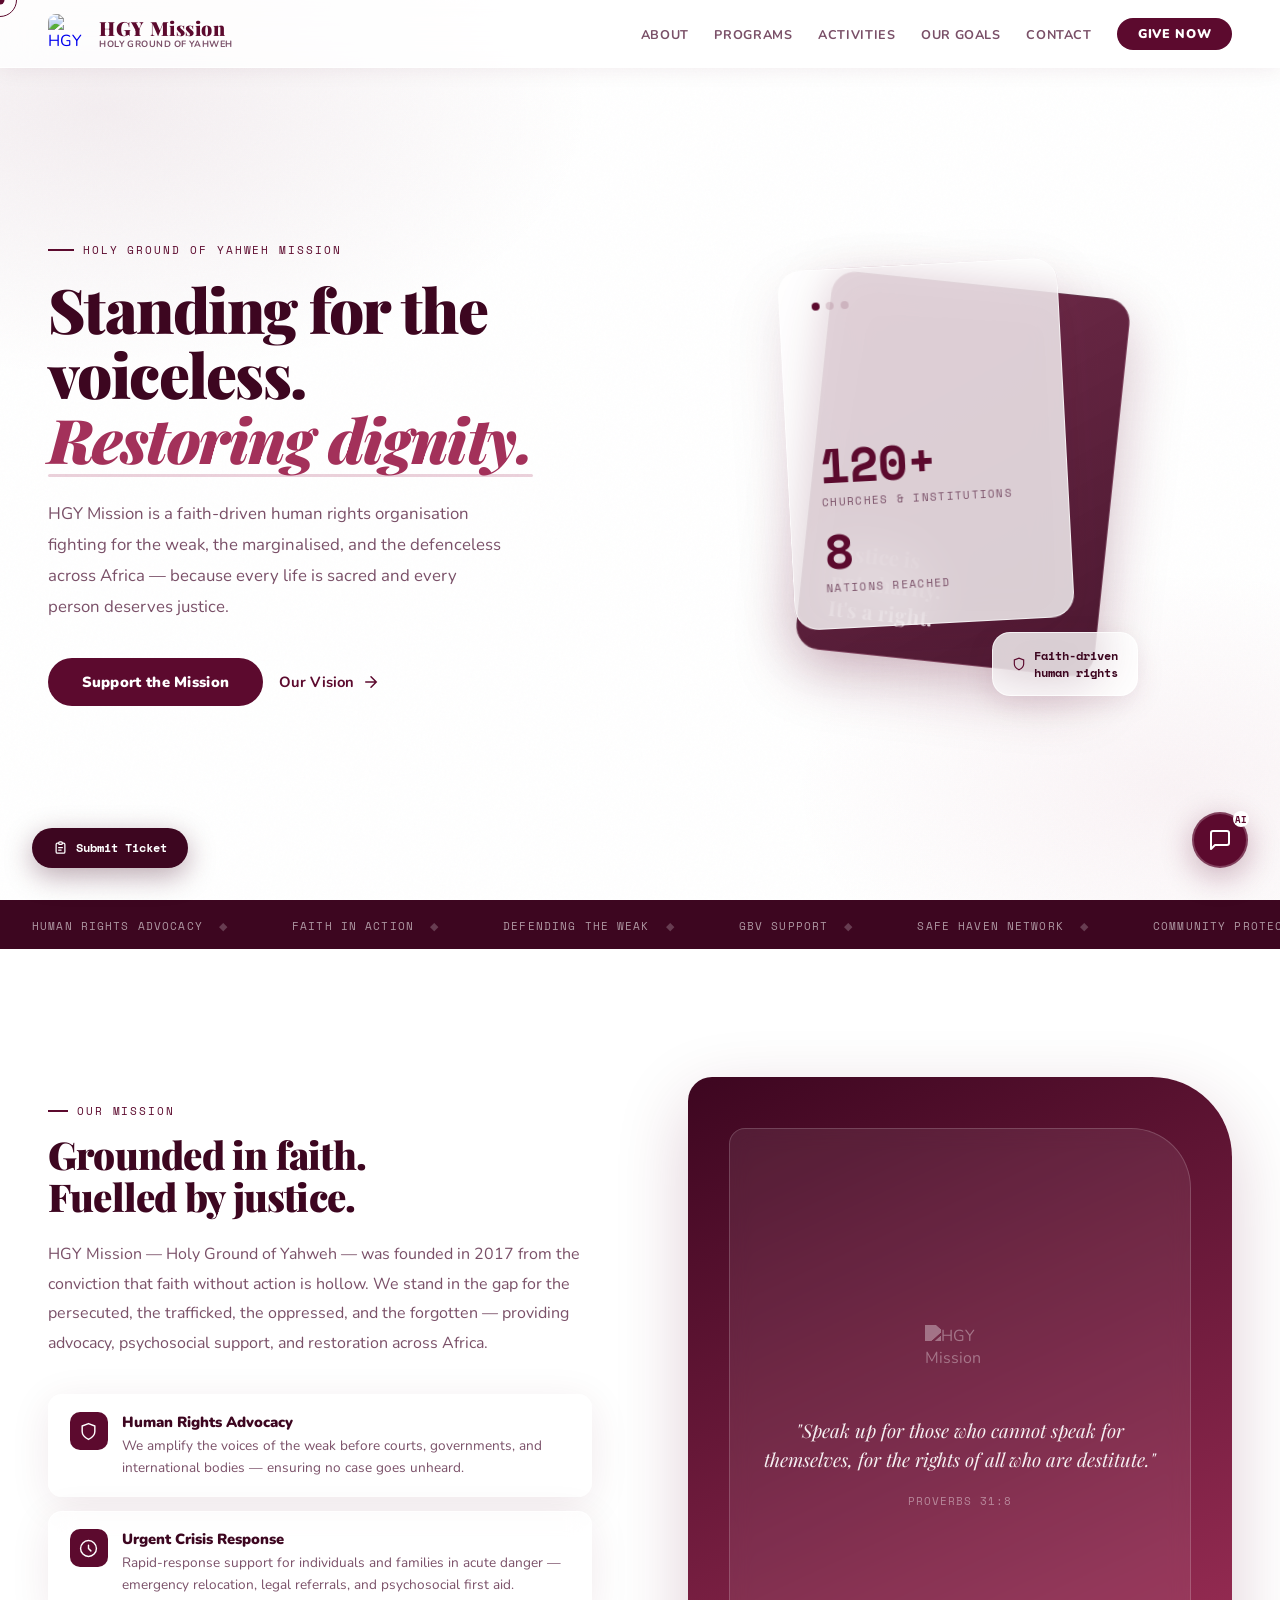
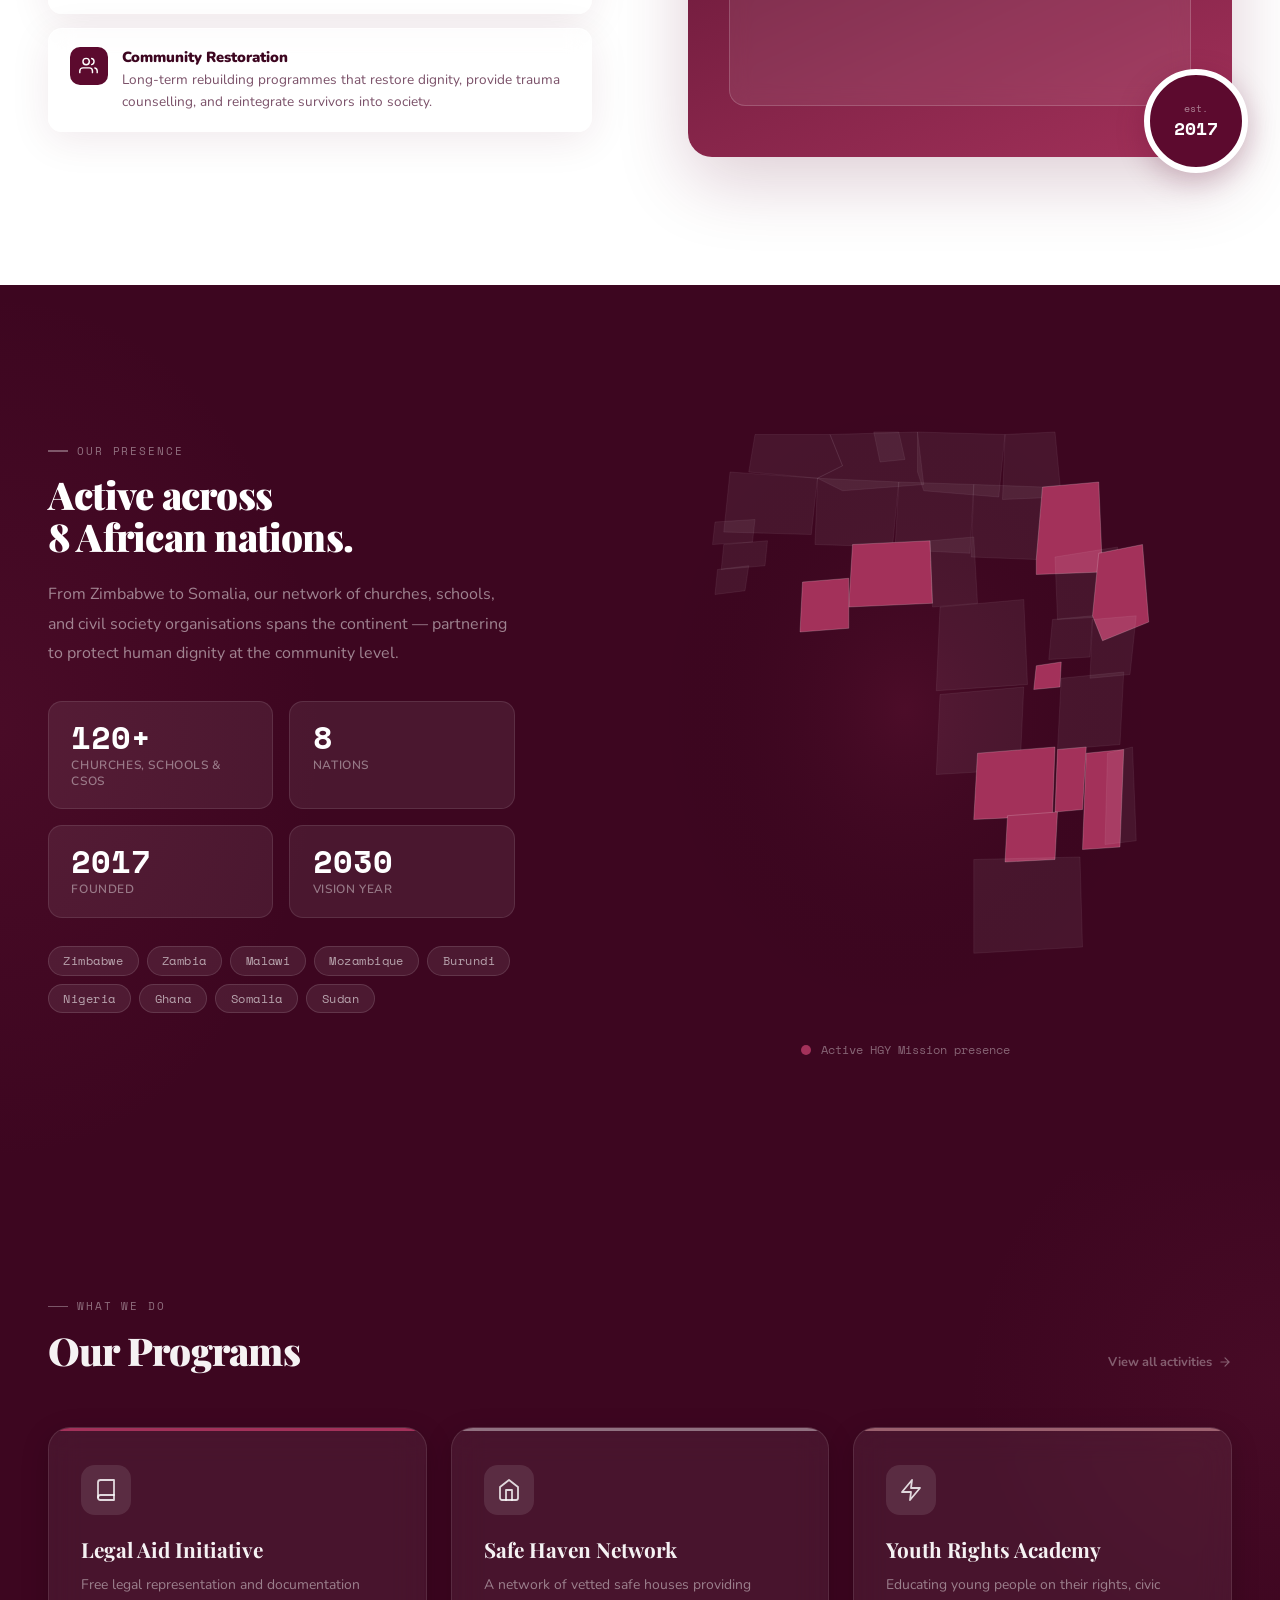
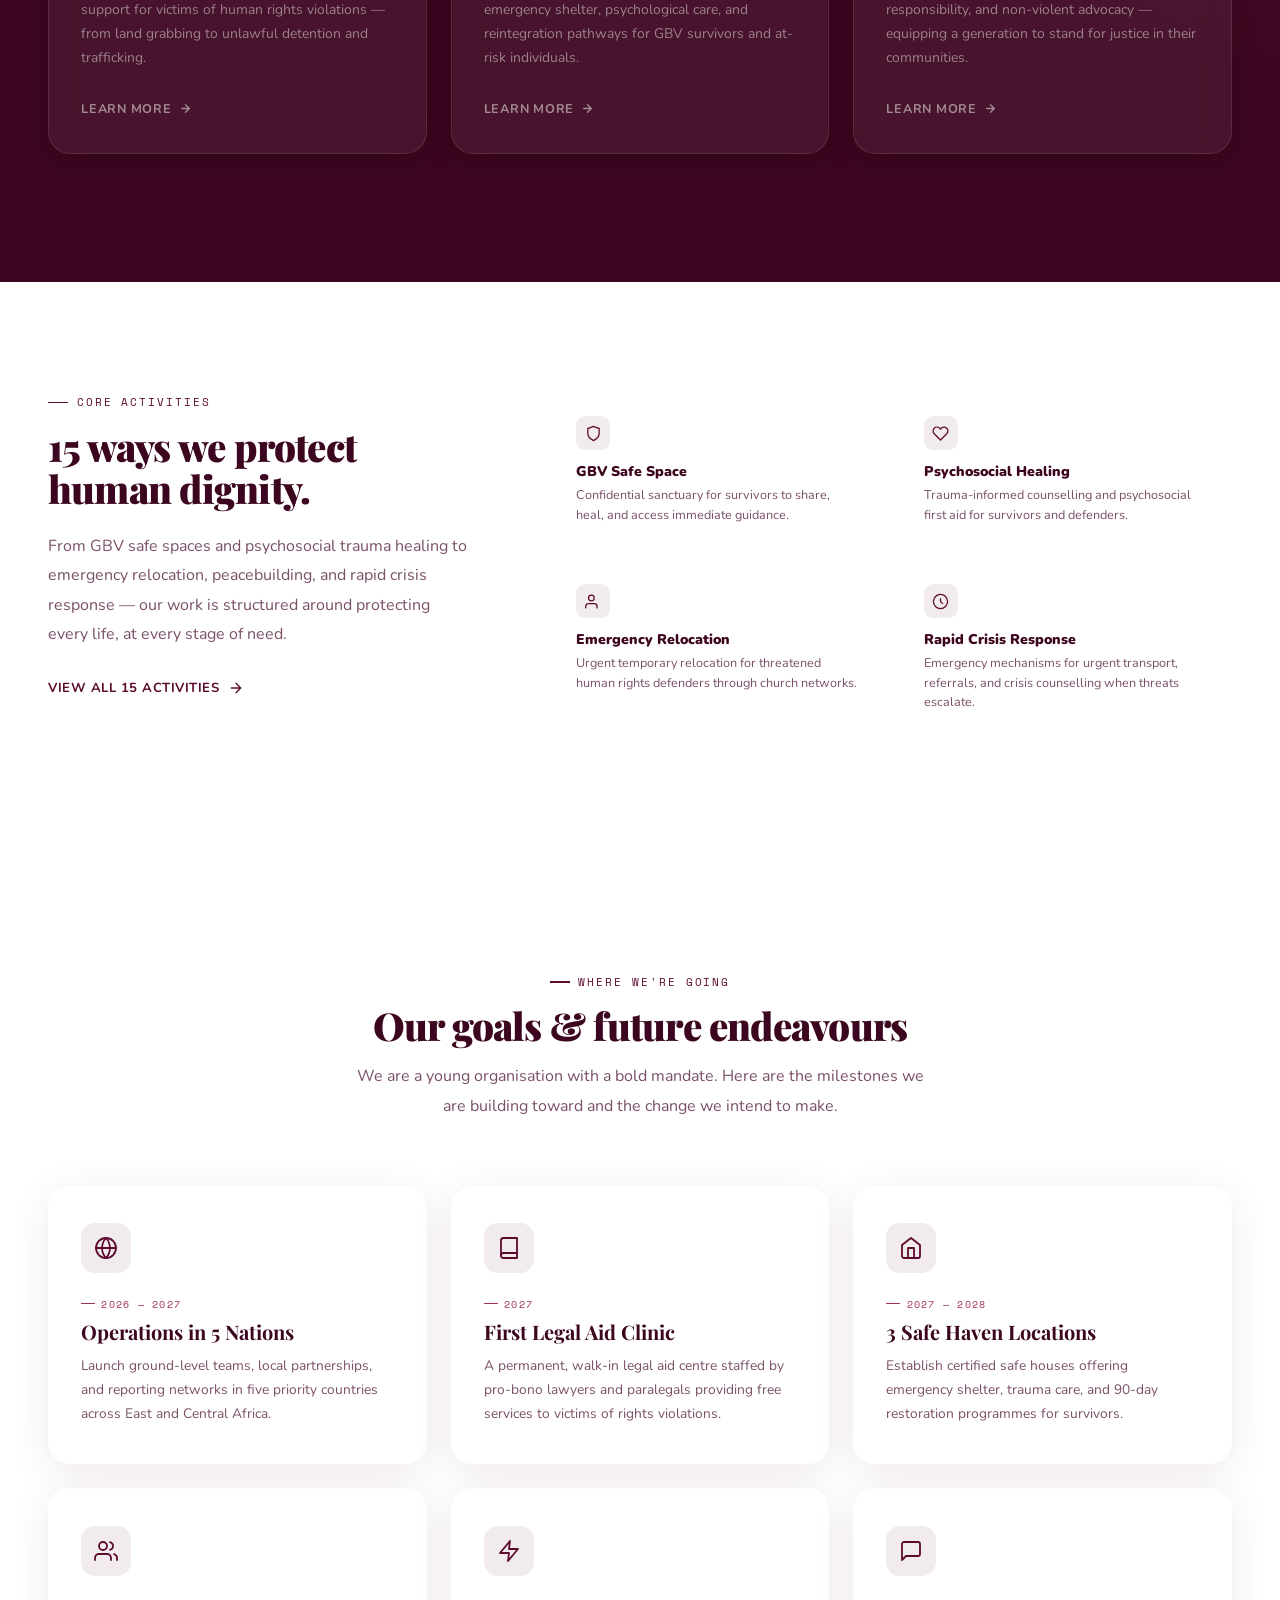
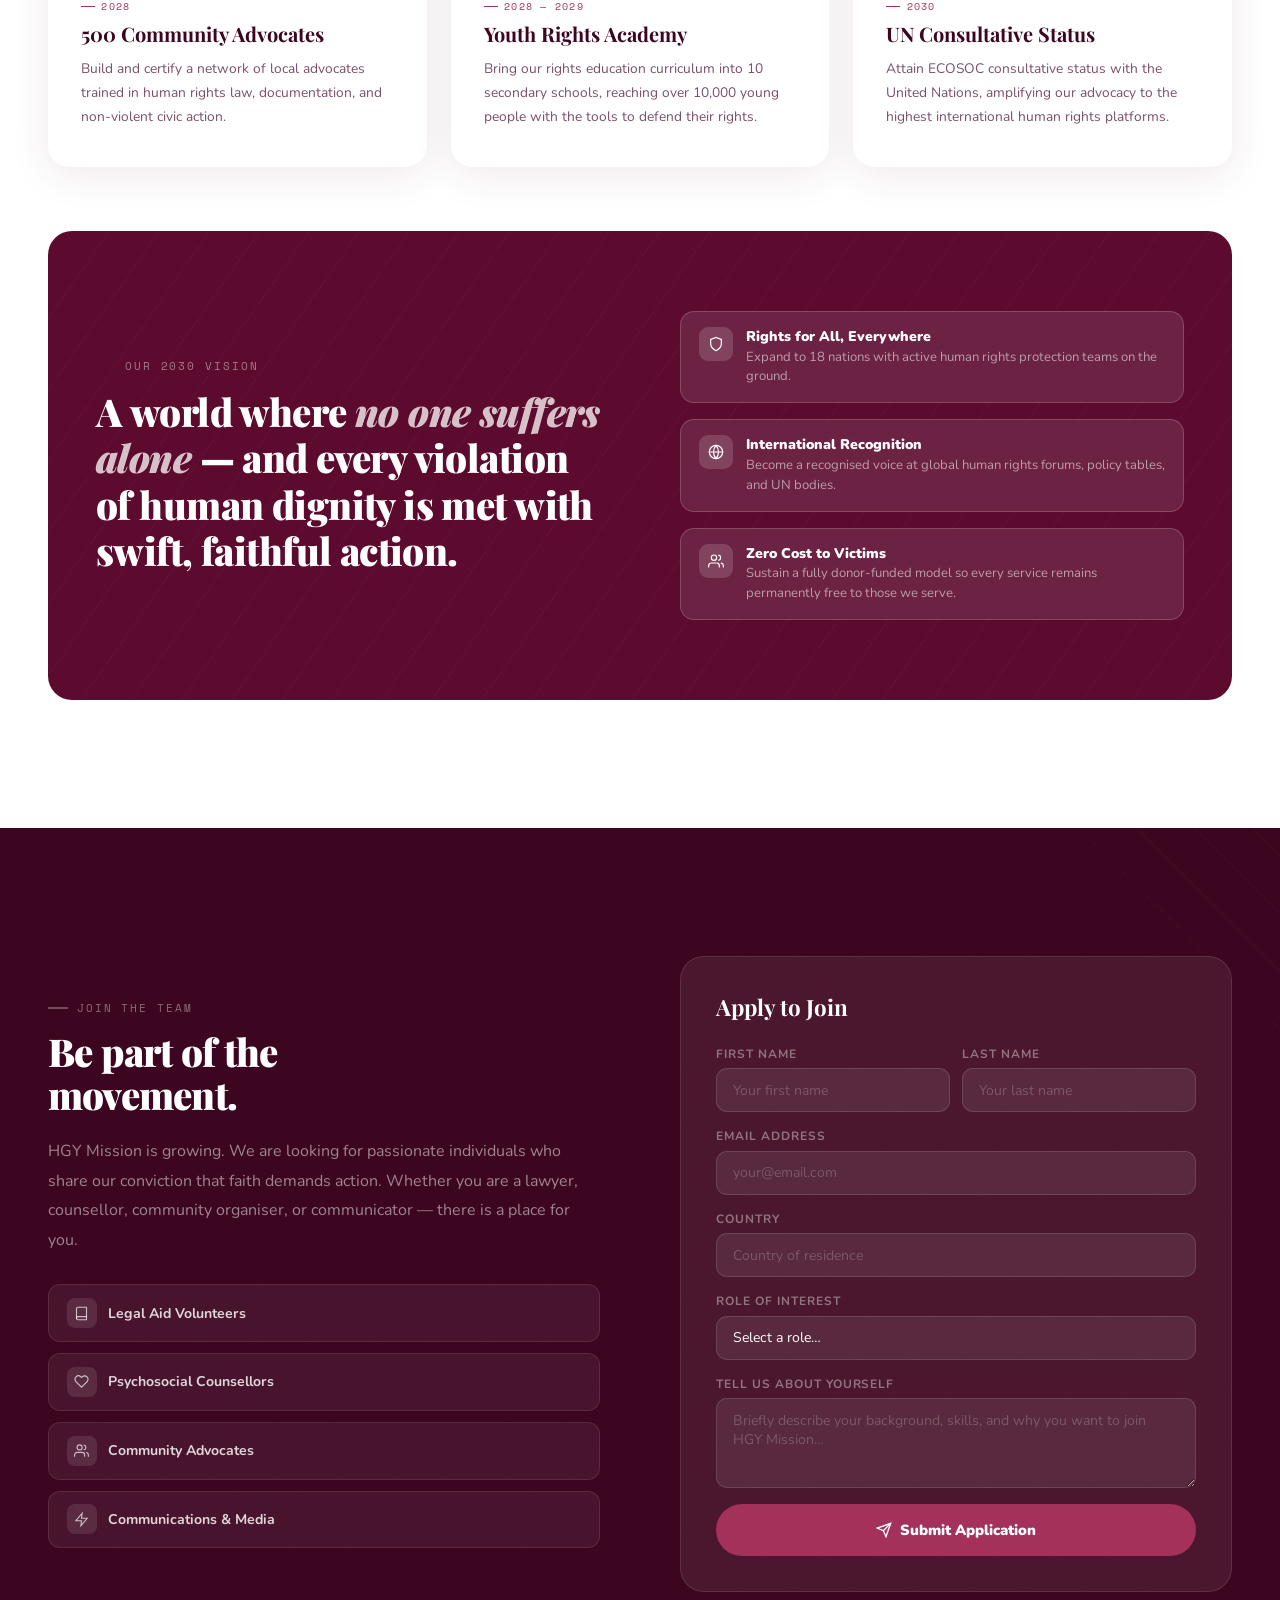
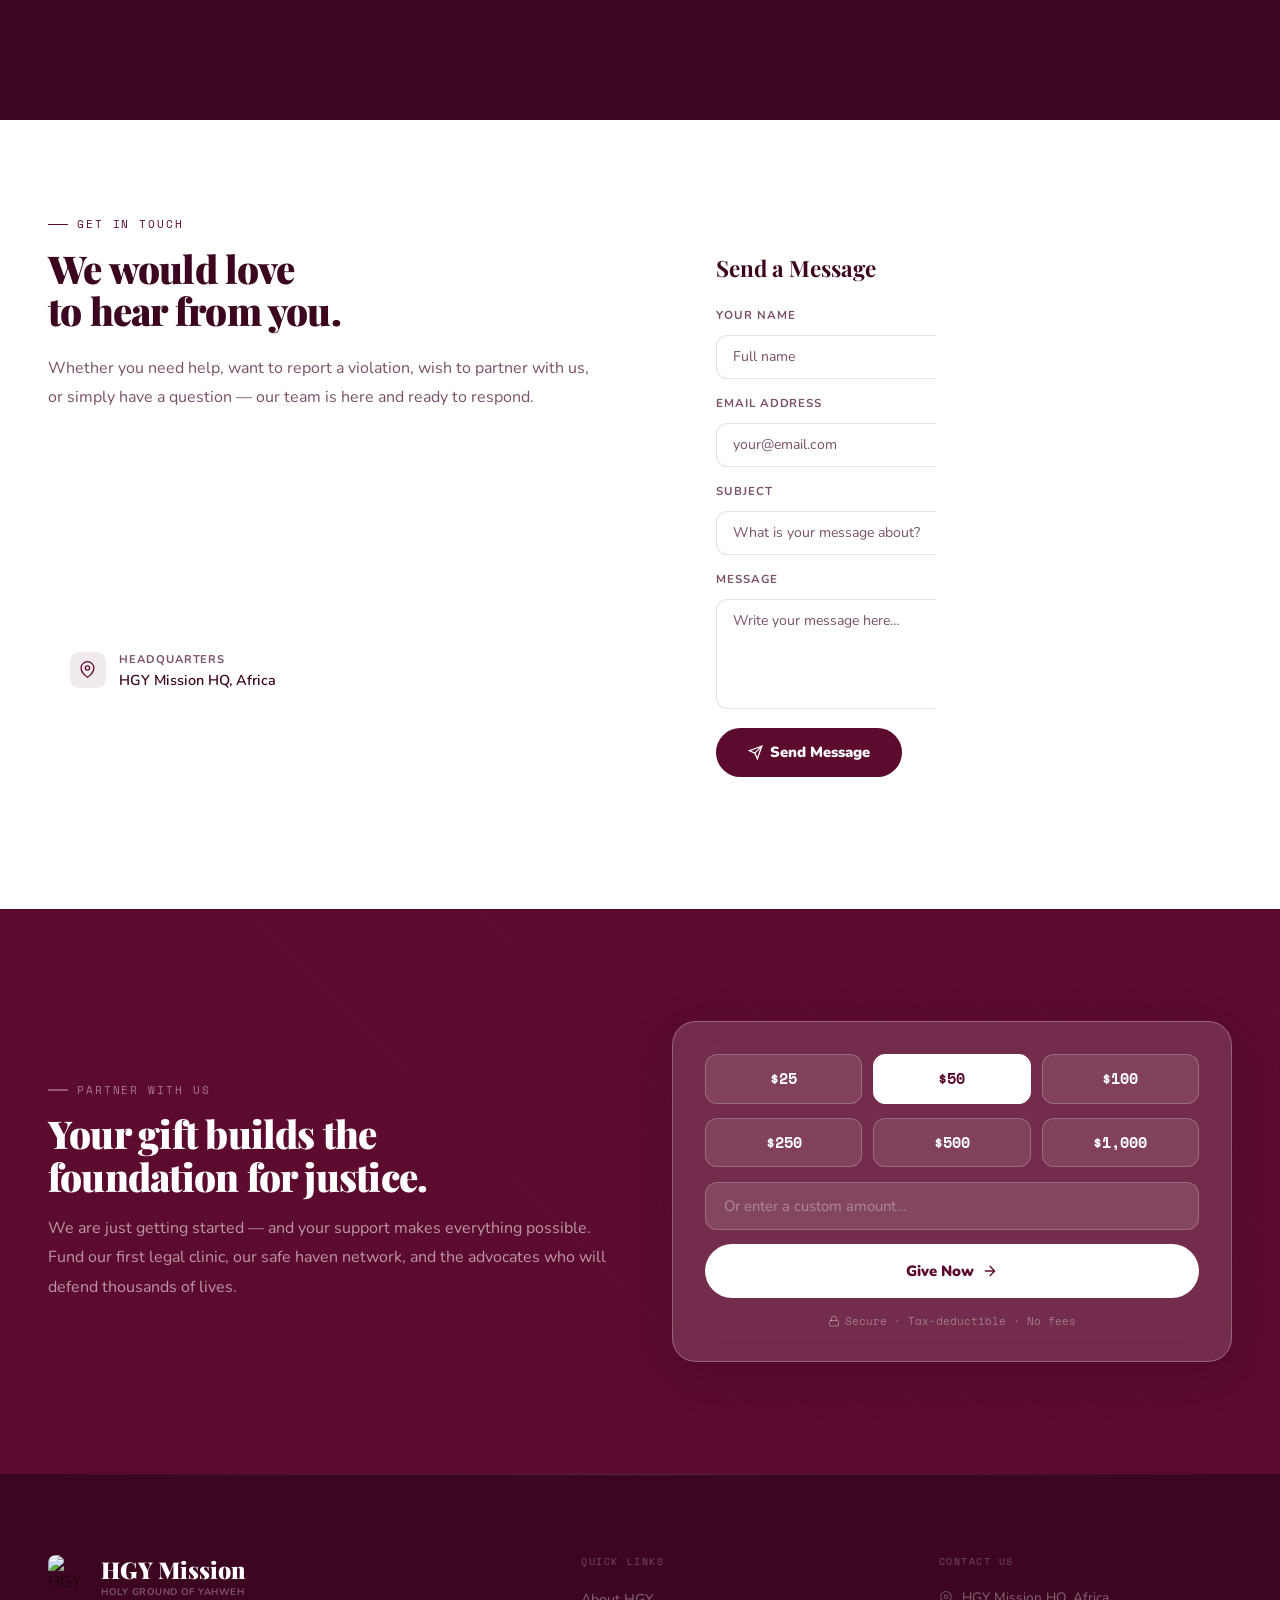
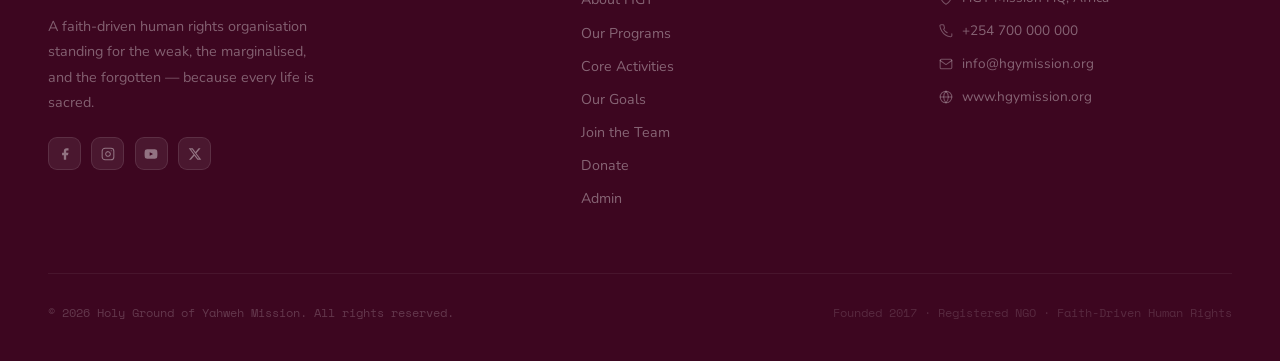
==== index.html @ 66761169 "Update index.html" ====
<!DOCTYPE html>
<html lang="en">
<head>
  <meta charset="UTF-8"/>
  <meta name="viewport" content="width=device-width, initial-scale=1.0, maximum-scale=1.0, user-scalable=no"/>
  <title>HGY Mission — Holy Ground of Yahweh</title>
  <meta name="description" content="HGY Mission is a faith-driven human rights organisation fighting for the weak, the marginalised, and the defenceless across Africa."/>
  <meta property="og:title" content="HGY Mission — Holy Ground of Yahweh"/>
  <meta property="og:image" content="https://i.imgur.com/OuzA14x.png"/>
  <meta property="og:description" content="A faith-driven human rights organisation standing for the weak, the marginalised, and the forgotten."/>
  <link rel="preconnect" href="https://fonts.googleapis.com"/>
  <link rel="preconnect" href="https://fonts.gstatic.com" crossorigin/>
  <link href="https://fonts.googleapis.com/css2?family=Nunito:ital,wght@0,300;0,400;0,600;0,700;0,900;1,700&family=Playfair+Display:ital,wght@0,700;0,900;1,700&family=Space+Mono:wght@400;700&display=swap" rel="stylesheet"/>
  <style>
    *,*::before,*::after{box-sizing:border-box;margin:0;padding:0}
    :root{
      --p:#5c0a2e;--pd:#3d0620;--pm:#7a1040;--pl:#a3315a;--w:#ffffff;
      --text:#1e0210;--muted:#7a5068;
      --gb:rgba(255,255,255,0.52);--gh:rgba(255,255,255,0.80);
      --gborder:rgba(255,255,255,0.70);--gshadow:0 8px 40px rgba(92,10,46,0.09);
      --blur:blur(20px);--blurs:blur(12px);
    }
    html{scroll-behavior:smooth}
    body{font-family:'Nunito',sans-serif;background:var(--w);color:var(--text);overflow-x:hidden;cursor:none}
    body::before{content:'';position:fixed;inset:0;z-index:-1;
      background:radial-gradient(ellipse 70% 55% at 8% 12%,rgba(92,10,46,0.07) 0%,transparent 55%),
        radial-gradient(ellipse 55% 45% at 92% 88%,rgba(163,49,90,0.06) 0%,transparent 55%),#fff;
      pointer-events:none}
    @media(pointer:coarse){body{cursor:auto}.cursor-dot,.cursor-ring{display:none}}
    .cursor-dot{position:fixed;top:0;left:0;z-index:9999;width:9px;height:9px;border-radius:50%;background:var(--p);pointer-events:none;transform:translate(-50%,-50%)}
    .cursor-ring{position:fixed;top:0;left:0;z-index:9998;width:34px;height:34px;border-radius:50%;border:1.5px solid var(--p);pointer-events:none;transform:translate(-50%,-50%);transition:width .2s,height .2s}

    /* NAV */
    nav{position:fixed;top:0;width:100%;z-index:300;display:flex;align-items:center;justify-content:space-between;padding:.85rem 3rem;background:var(--gh);backdrop-filter:var(--blur);-webkit-backdrop-filter:var(--blur);border-bottom:1px solid var(--gborder);box-shadow:0 2px 20px rgba(92,10,46,0.07);transition:background .3s,box-shadow .3s}
    nav.scrolled{background:rgba(255,255,255,0.94);box-shadow:0 4px 28px rgba(92,10,46,0.11)}
    .nav-logo{display:flex;align-items:center;gap:.7rem;text-decoration:none}
    .nav-logo img{width:40px;height:40px;border-radius:8px;object-fit:contain}
    .nav-logo-text{display:flex;flex-direction:column;line-height:1.1}
    .nav-logo-abbr{font-family:'Playfair Display',serif;font-size:1.22rem;font-weight:900;color:var(--p);letter-spacing:.03em}
    .nav-logo-sub{font-size:.57rem;font-weight:700;color:var(--muted);letter-spacing:.05em;text-transform:uppercase}
    .nav-links{display:flex;gap:1.6rem;list-style:none;align-items:center}
    .nav-links a{font-size:.79rem;font-weight:700;letter-spacing:.05em;text-transform:uppercase;text-decoration:none;color:var(--muted);position:relative;transition:color .2s}
    .nav-links a::after{content:'';position:absolute;bottom:-3px;left:0;width:0;height:1.5px;background:var(--p);transition:width .25s}
    .nav-links a:hover{color:var(--p)}
    .nav-links a:hover::after{width:100%}
    .nav-cta{background:var(--p)!important;color:#fff!important;padding:.46rem 1.3rem!important;border-radius:100px;font-weight:900!important}
    .nav-cta::after{display:none!important}
    .nav-cta:hover{background:var(--pm)!important}
    .nav-burger{display:none;flex-direction:column;gap:5px;background:none;border:none;cursor:pointer;padding:4px}
    .nav-burger span{display:block;width:23px;height:2px;background:var(--p);border-radius:2px;transition:transform .3s,opacity .3s}
    .nav-burger.open span:nth-child(1){transform:translateY(7px) rotate(45deg)}
    .nav-burger.open span:nth-child(2){opacity:0}
    .nav-burger.open span:nth-child(3){transform:translateY(-7px) rotate(-45deg)}

    /* HERO */
    .hero{min-height:100vh;display:grid;grid-template-columns:1fr 1fr;align-items:center;padding:8rem 3rem 5rem;gap:3rem;position:relative;overflow:hidden}
    .hero-grain{position:absolute;inset:0;z-index:0;pointer-events:none;background-image:url("data:image/svg+xml,%3Csvg viewBox='0 0 512 512' xmlns='http://www.w3.org/2000/svg'%3E%3Cfilter id='n'%3E%3CfeTurbulence type='fractalNoise' baseFrequency='0.75' numOctaves='4' stitchTiles='stitch'/%3E%3C/filter%3E%3Crect width='100%25' height='100%25' filter='url(%23n)' opacity='0.022'/%3E%3C/svg%3E")}
    .hero-content{position:relative;z-index:2}
    .hero-eyebrow{font-family:'Space Mono',monospace;font-size:.67rem;letter-spacing:.18em;text-transform:uppercase;color:var(--p);margin-bottom:1.1rem;display:flex;align-items:center;gap:.55rem;opacity:0;animation:fadeUp .8s .3s forwards}
    .hero-eyebrow::before{content:'';display:inline-block;width:26px;height:1.5px;background:var(--p)}
    .hero-title{font-family:'Playfair Display',serif;font-size:clamp(2.6rem,4.8vw,5rem);font-weight:900;line-height:1.06;letter-spacing:-.025em;color:var(--pd);opacity:0;animation:fadeUp .9s .5s forwards}
    .hero-title em{font-style:italic;color:var(--pl);position:relative}
    .hero-title em::after{content:'';position:absolute;bottom:2px;left:0;right:0;height:3px;background:var(--pl);opacity:.22;border-radius:2px}
    .hero-body{margin-top:1.7rem;font-size:1.05rem;line-height:1.85;color:var(--muted);max-width:460px;font-weight:400;opacity:0;animation:fadeUp .9s .7s forwards}
    .hero-actions{margin-top:2.2rem;display:flex;gap:1rem;align-items:center;flex-wrap:wrap;opacity:0;animation:fadeUp .9s .9s forwards}
    .btn-primary{background:var(--p);color:#fff;padding:.88rem 2.1rem;border-radius:100px;font-weight:900;font-size:.92rem;letter-spacing:.02em;text-decoration:none;border:none;cursor:pointer;display:inline-block;transition:background .2s,transform .15s,box-shadow .2s}
    .btn-primary:hover{background:var(--pm);transform:translateY(-2px);box-shadow:0 8px 28px rgba(92,10,46,.26)}
    .btn-ghost{color:var(--p);font-weight:700;font-size:.92rem;text-decoration:none;display:flex;align-items:center;gap:.5rem;transition:gap .2s,color .2s}
    .btn-ghost:hover{gap:.85rem;color:var(--pm)}
    .btn-ghost svg{transition:transform .2s}
    .btn-ghost:hover svg{transform:translateX(3px)}
    .hero-visual{position:relative;z-index:2;display:flex;justify-content:center;align-items:center;opacity:0;animation:fadeIn 1.2s .6s forwards}
    .hero-card-stack{position:relative;width:380px;height:460px}
    .hero-card{position:absolute;border-radius:24px;overflow:hidden}
    .hero-card-back{width:300px;height:380px;background:linear-gradient(145deg,rgba(92,10,46,.86),rgba(61,6,32,.93));backdrop-filter:blur(14px);-webkit-backdrop-filter:blur(14px);border:1px solid rgba(255,255,255,.13);box-shadow:0 20px 60px rgba(92,10,46,.28);top:40px;left:55px;transform:rotate(6deg);display:flex;align-items:flex-end;padding:1.8rem}
    .hero-card-back-text{font-family:'Playfair Display',serif;font-size:1.3rem;font-weight:700;color:rgba(255,255,255,.92);line-height:1.35}
    .hero-card-front{width:280px;height:360px;background:var(--gh);backdrop-filter:blur(20px);-webkit-backdrop-filter:blur(20px);border:1px solid var(--gborder);box-shadow:0 20px 60px rgba(92,10,46,.10);top:20px;left:28px;transform:rotate(-3deg);display:flex;flex-direction:column;justify-content:space-between;padding:2rem}
    .card-stat{font-family:'Space Mono',monospace}
    .card-stat-num{font-size:3rem;font-weight:700;color:var(--p);line-height:1}
    .card-stat-label{font-size:.68rem;letter-spacing:.12em;text-transform:uppercase;color:var(--muted);margin-top:.3rem}
    .card-dots{display:flex;gap:.4rem}
    .card-dots span{width:8px;height:8px;border-radius:50%;background:rgba(92,10,46,.14)}
    .card-dots span:first-child{background:var(--p)}
    .hero-badge{position:absolute;bottom:8px;right:0;background:var(--gh);backdrop-filter:var(--blur);-webkit-backdrop-filter:var(--blur);border:1px solid var(--gborder);color:var(--pd);padding:.85rem 1.2rem;border-radius:18px;font-family:'Space Mono',monospace;font-size:.72rem;font-weight:700;line-height:1.5;box-shadow:0 8px 28px rgba(92,10,46,.10);display:flex;align-items:center;gap:.5rem;animation:float 4s ease-in-out infinite}

    /* MARQUEE */
    .marquee-wrap{background:var(--pd);padding:.85rem 0;overflow:hidden;white-space:nowrap;position:relative;z-index:1}
    .marquee-track{display:inline-flex;animation:marquee 26s linear infinite}
    .marquee-item{font-family:'Space Mono',monospace;font-size:.71rem;letter-spacing:.1em;text-transform:uppercase;color:rgba(255,255,255,.58);padding:0 2rem;display:flex;align-items:center;gap:1rem}
    .msep{color:rgba(255,255,255,.22)}

    /* SHARED SECTION STYLES */
    .section-label{font-family:'Space Mono',monospace;font-size:.67rem;letter-spacing:.18em;text-transform:uppercase;color:var(--p);margin-bottom:.9rem;display:flex;align-items:center;gap:.55rem}
    .section-label::before{content:'';width:20px;height:1.5px;background:var(--p)}
    .section-title{font-family:'Playfair Display',serif;font-size:clamp(1.85rem,3vw,3rem);font-weight:900;line-height:1.1;letter-spacing:-.02em;color:var(--pd)}
    .section-body{margin-top:1.4rem;font-size:1rem;line-height:1.85;color:var(--muted);font-weight:400}

    /* MISSION */
    .mission{padding:8rem 3rem;display:grid;grid-template-columns:1fr 1fr;gap:6rem;align-items:center;position:relative;z-index:1}
    .mission-pillars{margin-top:2.2rem;display:flex;flex-direction:column;gap:.85rem}
    .pillar{display:flex;gap:.9rem;align-items:flex-start;padding:1.1rem 1.3rem;background:var(--gb);border:1px solid var(--gborder);backdrop-filter:var(--blurs);-webkit-backdrop-filter:var(--blurs);box-shadow:var(--gshadow);border-radius:14px;transition:all .22s}
    .pillar:hover{background:var(--gh);transform:translateX(5px);box-shadow:0 12px 36px rgba(92,10,46,.11)}
    .pillar-icon{width:38px;height:38px;border-radius:10px;background:var(--p);display:flex;align-items:center;justify-content:center;flex-shrink:0}
    .pillar-icon svg{width:19px;height:19px}
    .pillar-title{font-weight:900;font-size:.92rem;color:var(--pd);margin-bottom:.18rem}
    .pillar-desc{font-size:.85rem;color:var(--muted);line-height:1.6}
    .mission-visual{position:relative}
    .mission-img{width:100%;aspect-ratio:4/5;background:linear-gradient(155deg,var(--pd) 0%,var(--pl) 100%);border-radius:24px 80px 24px 24px;overflow:hidden;display:flex;align-items:center;justify-content:center;box-shadow:0 24px 72px rgba(92,10,46,.20)}
    .mission-img-inner{width:85%;height:85%;background:rgba(255,255,255,.08);backdrop-filter:blur(10px);-webkit-backdrop-filter:blur(10px);border:1px solid rgba(255,255,255,.17);border-radius:16px 60px 16px 16px;display:flex;flex-direction:column;align-items:center;justify-content:center;gap:1rem;padding:2rem}
    .mission-img-inner img{width:70px;height:70px;object-fit:contain;opacity:.35;filter:brightness(0) invert(1);margin-bottom:.3rem}
    .mission-quote{font-family:'Playfair Display',serif;font-size:1.18rem;font-style:italic;color:rgba(255,255,255,.92);text-align:center;line-height:1.55}
    .mission-ref{font-family:'Space Mono',monospace;font-size:.67rem;color:rgba(255,255,255,.42);letter-spacing:.1em;text-transform:uppercase;margin-top:.2rem}
    .mission-badge{position:absolute;bottom:-16px;right:-16px;width:104px;height:104px;background:var(--p);border-radius:50%;border:6px solid var(--w);display:flex;align-items:center;justify-content:center;flex-direction:column;font-family:'Space Mono',monospace;box-shadow:0 8px 28px rgba(92,10,46,.26)}
    .mission-badge-yr{font-size:.6rem;color:rgba(255,255,255,.5)}
    .mission-badge-est{font-size:1.1rem;font-weight:700;color:#fff}

    /* PRESENCE MAP */
    .presence{padding:7rem 3rem;background:var(--pd);position:relative;z-index:1;overflow:hidden}
    .presence-glow{position:absolute;top:0;left:0;width:60%;height:100%;pointer-events:none;background:radial-gradient(ellipse 60% 70% at 0% 50%,rgba(163,49,90,.12) 0%,transparent 70%)}
    .presence-inner{display:grid;grid-template-columns:1fr 1.4fr;gap:4rem;align-items:center;position:relative;z-index:2}
    .presence .section-label{color:rgba(255,255,255,.42)}
    .presence .section-label::before{background:rgba(255,255,255,.32)}
    .presence .section-title{color:#fff}
    .presence .section-body{color:rgba(255,255,255,.5)}
    .presence-stats{display:grid;grid-template-columns:1fr 1fr;gap:1rem;margin-top:2rem}
    .pstat{background:rgba(255,255,255,.07);border:1px solid rgba(255,255,255,.1);border-radius:14px;padding:1.2rem 1.4rem}
    .pstat-num{font-family:'Space Mono',monospace;font-size:2rem;font-weight:700;color:#fff;line-height:1}
    .pstat-label{font-size:.75rem;color:rgba(255,255,255,.42);margin-top:.25rem;font-weight:600;text-transform:uppercase;letter-spacing:.05em}
    .map-wrap{position:relative}
    .africa-map{width:100%;max-width:500px;margin:0 auto;display:block}
    .map-country{fill:rgba(255,255,255,.06);stroke:rgba(255,255,255,.1);stroke-width:.5;transition:fill .3s}
    .map-country.active{fill:var(--pl);stroke:rgba(255,255,255,.3)}
    .map-country.active:hover{fill:#c24570}
    .map-tooltip{position:absolute;background:var(--p);color:#fff;font-family:'Space Mono',monospace;font-size:.68rem;padding:.45rem .85rem;border-radius:8px;pointer-events:none;opacity:0;transition:opacity .2s;z-index:10;white-space:nowrap}
    .map-legend{display:flex;align-items:center;gap:.6rem;margin-top:1.2rem;justify-content:center;font-size:.75rem;color:rgba(255,255,255,.38);font-family:'Space Mono',monospace}
    .map-legend-dot{width:10px;height:10px;border-radius:50%;background:var(--pl)}
    .country-list{display:flex;flex-wrap:wrap;gap:.5rem;margin-top:1.5rem}
    .country-tag{background:rgba(255,255,255,.08);border:1px solid rgba(255,255,255,.12);border-radius:100px;padding:.32rem .9rem;font-size:.74rem;color:rgba(255,255,255,.6);font-family:'Space Mono',monospace;letter-spacing:.04em}

    /* PROGRAMS */
    .programs{background:var(--pd);padding:8rem 3rem;position:relative;z-index:1}
    .programs-glow{position:absolute;top:0;right:0;width:50%;height:100%;pointer-events:none;background:radial-gradient(ellipse 70% 60% at 100% 30%,rgba(163,49,90,.10) 0%,transparent 70%)}
    .programs-header{display:flex;justify-content:space-between;align-items:flex-end;margin-bottom:3.5rem;position:relative;z-index:2}
    .programs-header .section-title{color:rgba(255,255,255,.95)}
    .programs-header .section-label{color:rgba(255,255,255,.42)}
    .programs-header .section-label::before{background:rgba(255,255,255,.32)}
    .program-cards{display:grid;grid-template-columns:repeat(3,1fr);gap:1.5rem;position:relative;z-index:2}
    .program-card{background:rgba(255,255,255,.06);backdrop-filter:blur(16px);-webkit-backdrop-filter:blur(16px);border:1px solid rgba(255,255,255,.10);box-shadow:0 8px 28px rgba(0,0,0,.18);border-radius:22px;padding:2.3rem 2rem;position:relative;overflow:hidden;transition:transform .25s,background .25s,box-shadow .25s}
    .program-card:hover{transform:translateY(-7px);background:rgba(255,255,255,.10);box-shadow:0 24px 56px rgba(0,0,0,.28)}
    .program-card-accent{position:absolute;top:0;left:0;right:0;height:3px}
    .program-card:nth-child(1) .program-card-accent{background:var(--pl)}
    .program-card:nth-child(2) .program-card-accent{background:rgba(255,255,255,.4)}
    .program-card:nth-child(3) .program-card-accent{background:rgba(255,190,190,.45)}
    .program-icon{width:50px;height:50px;border-radius:14px;background:rgba(255,255,255,.1);display:flex;align-items:center;justify-content:center;margin-bottom:1.4rem}
    .program-icon svg{width:24px;height:24px;stroke:rgba(255,255,255,.82)}
    .program-name{font-family:'Playfair Display',serif;font-size:1.3rem;font-weight:700;color:rgba(255,255,255,.95);margin-bottom:.7rem;line-height:1.2}
    .program-desc{font-size:.87rem;line-height:1.75;color:rgba(255,255,255,.46);font-weight:400}
    .program-link{margin-top:1.8rem;display:flex;align-items:center;gap:.45rem;font-size:.79rem;font-weight:700;letter-spacing:.06em;text-transform:uppercase;text-decoration:none;color:rgba(255,255,255,.5);transition:gap .2s,color .2s}
    .program-link:hover{gap:.85rem;color:rgba(255,255,255,.92)}

    /* CORE ACTIVITIES TEASER */
    .activities-teaser{padding:7rem 3rem;position:relative;z-index:1}
    .activities-teaser-inner{display:grid;grid-template-columns:1fr 1.6fr;gap:5rem;align-items:start}
    .activities-grid{display:grid;grid-template-columns:1fr 1fr;gap:1rem}
    .act-card{background:var(--gb);border:1px solid var(--gborder);backdrop-filter:var(--blurs);-webkit-backdrop-filter:var(--blurs);border-radius:16px;padding:1.3rem 1.4rem;transition:all .22s;cursor:default}
    .act-card:hover{background:var(--gh);transform:translateY(-3px);box-shadow:0 12px 32px rgba(92,10,46,.10)}
    .act-card-icon{width:34px;height:34px;border-radius:9px;background:rgba(92,10,46,.08);display:flex;align-items:center;justify-content:center;margin-bottom:.8rem}
    .act-card-icon svg{width:17px;height:17px;stroke:var(--p)}
    .act-card-title{font-weight:900;font-size:.88rem;color:var(--pd);margin-bottom:.3rem;line-height:1.25}
    .act-card-desc{font-size:.79rem;color:var(--muted);line-height:1.55}
    .act-more{margin-top:1.8rem;display:inline-flex;align-items:center;gap:.5rem;font-size:.82rem;font-weight:700;color:var(--p);text-decoration:none;letter-spacing:.04em;text-transform:uppercase;transition:gap .2s}
    .act-more:hover{gap:.85rem}

    /* GOALS */
    .goals{padding:8rem 3rem;position:relative;z-index:1}
    .goals-header{text-align:center;margin-bottom:4rem}
    .goals-header .section-label{justify-content:center}
    .goals-grid{display:grid;grid-template-columns:repeat(3,1fr);gap:1.5rem;margin-bottom:4rem}
    .goal-card{background:var(--gb);backdrop-filter:var(--blur);-webkit-backdrop-filter:var(--blur);border:1px solid var(--gborder);box-shadow:var(--gshadow);border-radius:22px;padding:2.3rem 2rem;position:relative;overflow:hidden;transition:transform .25s,box-shadow .25s}
    .goal-card:hover{transform:translateY(-6px);box-shadow:0 20px 50px rgba(92,10,46,.13)}
    .goal-card-accent{position:absolute;top:0;left:0;right:0;height:3px;background:var(--p);transform:scaleX(0);transform-origin:left;transition:transform .35s}
    .goal-card:hover .goal-card-accent{transform:scaleX(1)}
    .goal-icon{width:50px;height:50px;border-radius:14px;background:rgba(92,10,46,.08);display:flex;align-items:center;justify-content:center;margin-bottom:1.4rem}
    .goal-icon svg{width:24px;height:24px;stroke:var(--p)}
    .goal-year{font-family:'Space Mono',monospace;font-size:.65rem;letter-spacing:.12em;text-transform:uppercase;color:var(--pl);margin-bottom:.5rem;display:flex;align-items:center;gap:.4rem}
    .goal-year::before{content:'';width:14px;height:1px;background:var(--pl)}
    .goal-name{font-family:'Playfair Display',serif;font-size:1.25rem;font-weight:700;color:var(--pd);margin-bottom:.65rem;line-height:1.2}
    .goal-desc{font-size:.86rem;line-height:1.75;color:var(--muted)}

    /* VISION BAND */
    .vision-band{background:var(--p);padding:5rem 3rem;position:relative;z-index:1;overflow:hidden}
    .vision-band::before{content:'';position:absolute;inset:0;pointer-events:none;background-image:repeating-linear-gradient(-55deg,transparent,transparent 40px,rgba(255,255,255,.025) 40px,rgba(255,255,255,.025) 41px)}
    .vision-band-inner{position:relative;z-index:2;display:grid;grid-template-columns:1fr 1fr;gap:5rem;align-items:center}
    .vision-statement{font-family:'Playfair Display',serif;font-size:clamp(1.7rem,3vw,2.5rem);font-weight:900;color:#fff;line-height:1.2;letter-spacing:-.015em}
    .vision-statement em{font-style:italic;opacity:.75}
    .vision-items{display:flex;flex-direction:column;gap:1rem}
    .vision-item{display:flex;gap:.85rem;align-items:flex-start;padding:.95rem 1.1rem;background:rgba(255,255,255,.1);backdrop-filter:blur(12px);-webkit-backdrop-filter:blur(12px);border:1px solid rgba(255,255,255,.18);border-radius:14px;transition:background .2s}
    .vision-item:hover{background:rgba(255,255,255,.16)}
    .vision-item-icon{width:34px;height:34px;border-radius:9px;background:rgba(255,255,255,.15);display:flex;align-items:center;justify-content:center;flex-shrink:0}
    .vision-item-icon svg{width:16px;height:16px;stroke:#fff}
    .vision-item-title{font-weight:900;font-size:.88rem;color:#fff;margin-bottom:.1rem}
    .vision-item-desc{font-size:.82rem;color:rgba(255,255,255,.55);line-height:1.5}

    /* JOIN THE TEAM */
    .join{padding:8rem 3rem;background:var(--pd);position:relative;z-index:1;overflow:hidden}
    .join::before{content:'';position:absolute;inset:0;pointer-events:none;background-image:repeating-linear-gradient(45deg,transparent,transparent 40px,rgba(255,255,255,.015) 40px,rgba(255,255,255,.015) 41px)}
    .join-inner{display:grid;grid-template-columns:1fr 1fr;gap:5rem;align-items:center;position:relative;z-index:2}
    .join .section-label{color:rgba(255,255,255,.4)}
    .join .section-label::before{background:rgba(255,255,255,.28)}
    .join .section-title{color:#fff}
    .join .section-body{color:rgba(255,255,255,.5)}
    .join-roles{display:flex;flex-direction:column;gap:.7rem;margin-top:1.8rem}
    .join-role{display:flex;align-items:center;gap:.7rem;padding:.8rem 1.1rem;background:rgba(255,255,255,.06);border:1px solid rgba(255,255,255,.09);border-radius:12px;transition:background .2s}
    .join-role:hover{background:rgba(255,255,255,.1)}
    .join-role-icon{width:30px;height:30px;border-radius:8px;background:rgba(255,255,255,.1);display:flex;align-items:center;justify-content:center;flex-shrink:0}
    .join-role-icon svg{width:15px;height:15px;stroke:rgba(255,255,255,.7)}
    .join-role-name{font-weight:700;font-size:.88rem;color:rgba(255,255,255,.82)}
    .join-form-wrap{background:rgba(255,255,255,.07);border:1px solid rgba(255,255,255,.11);border-radius:24px;padding:2.2rem}
    .join-form-title{font-family:'Playfair Display',serif;font-size:1.4rem;font-weight:700;color:#fff;margin-bottom:1.5rem}
    .form-row{display:flex;flex-direction:column;gap:.4rem;margin-bottom:1rem}
    .form-label{font-size:.75rem;font-weight:700;color:rgba(255,255,255,.4);text-transform:uppercase;letter-spacing:.08em}
    .form-input,.form-select,.form-textarea{width:100%;padding:.72rem 1rem;background:rgba(255,255,255,.08);border:1.5px solid rgba(255,255,255,.12);border-radius:11px;font-family:'Nunito',sans-serif;font-size:.88rem;color:#fff;outline:none;transition:border-color .2s,background .2s}
    .form-input:focus,.form-select:focus,.form-textarea:focus{border-color:rgba(255,255,255,.36);background:rgba(255,255,255,.12)}
    .form-input::placeholder,.form-textarea::placeholder{color:rgba(255,255,255,.22)}
    .form-select{appearance:none;cursor:pointer}
    .form-select option{background:var(--pd);color:#fff}
    .form-textarea{resize:vertical;min-height:90px}
    .form-2col{display:grid;grid-template-columns:1fr 1fr;gap:.8rem}
    .btn-join{width:100%;background:var(--pl);color:#fff;padding:1rem;border-radius:100px;font-weight:900;font-size:.92rem;font-family:'Nunito',sans-serif;border:none;cursor:pointer;display:flex;align-items:center;justify-content:center;gap:.45rem;transition:background .2s,transform .15s}
    .btn-join:hover{background:#b03d67;transform:translateY(-2px)}
    .join-success{display:none;text-align:center;padding:2rem 1rem;color:rgba(255,255,255,.7);font-size:.92rem;line-height:1.65}
    .join-success-icon{width:52px;height:52px;background:rgba(255,255,255,.1);border-radius:50%;display:flex;align-items:center;justify-content:center;margin:0 auto 1rem}
    .join-success-icon svg{width:26px;height:26px;stroke:#4ade80}

    /* CONTACT / MESSAGE US */
    .contact-band{padding:6rem 3rem;background:#fff;position:relative;z-index:1}
    .contact-inner{display:grid;grid-template-columns:1fr 1fr;gap:5rem;align-items:start}
    .contact-info{display:flex;flex-direction:column;gap:1.2rem;margin-top:2rem}
    .contact-item{display:flex;gap:.85rem;align-items:flex-start;padding:1.1rem 1.3rem;background:var(--gb);border:1px solid var(--gborder);border-radius:14px;backdrop-filter:var(--blurs);-webkit-backdrop-filter:var(--blurs)}
    .contact-item-icon{width:36px;height:36px;border-radius:9px;background:rgba(92,10,46,.08);display:flex;align-items:center;justify-content:center;flex-shrink:0}
    .contact-item-icon svg{width:17px;height:17px;stroke:var(--p)}
    .contact-item-label{font-size:.7rem;font-weight:700;color:var(--muted);text-transform:uppercase;letter-spacing:.08em;margin-bottom:.18rem}
    .contact-item-val{font-size:.9rem;color:var(--pd);font-weight:600}
    .msg-form-wrap{background:var(--gb);border:1px solid var(--gborder);border-radius:24px;padding:2.2rem;backdrop-filter:var(--blur);-webkit-backdrop-filter:var(--blur)}
    .msg-form-title{font-family:'Playfair Display',serif;font-size:1.4rem;font-weight:700;color:var(--pd);margin-bottom:1.5rem}
    .msg-input,.msg-textarea{width:100%;padding:.72rem 1rem;background:rgba(255,255,255,.88);border:1.5px solid rgba(92,10,46,.12);border-radius:11px;font-family:'Nunito',sans-serif;font-size:.88rem;color:var(--pd);outline:none;transition:border-color .2s}
    .msg-input:focus,.msg-textarea:focus{border-color:var(--p)}
    .msg-input::placeholder,.msg-textarea::placeholder{color:var(--muted)}
    .msg-textarea{resize:vertical;min-height:110px}
    .btn-msg{background:var(--p);color:#fff;padding:.92rem 2rem;border-radius:100px;font-weight:900;font-size:.92rem;font-family:'Nunito',sans-serif;border:none;cursor:pointer;display:flex;align-items:center;gap:.45rem;transition:background .2s,transform .15s}
    .btn-msg:hover{background:var(--pm);transform:translateY(-2px)}
    .msg-success{display:none;padding:1.5rem;background:rgba(74,222,128,.08);border:1px solid rgba(74,222,128,.25);border-radius:14px;color:var(--pd);font-size:.9rem;text-align:center;line-height:1.6}

    /* TICKETS */
    .ticket-fab{position:fixed;bottom:2rem;left:2rem;z-index:500;background:var(--pd);color:#fff;border:none;border-radius:100px;padding:.72rem 1.3rem;font-family:'Space Mono',monospace;font-size:.72rem;font-weight:700;cursor:pointer;display:flex;align-items:center;gap:.5rem;box-shadow:0 8px 28px rgba(61,6,32,.35);transition:transform .2s,box-shadow .2s}
    .ticket-fab:hover{transform:translateY(-2px);box-shadow:0 12px 36px rgba(61,6,32,.45)}
    .ticket-fab svg{width:15px;height:15px;stroke:#fff}
    .ticket-modal{position:fixed;inset:0;z-index:600;display:none;align-items:center;justify-content:center;background:rgba(61,6,32,.55);backdrop-filter:blur(6px);-webkit-backdrop-filter:blur(6px);padding:1.5rem}
    .ticket-modal.open{display:flex}
    .ticket-box{background:#fff;border-radius:24px;padding:2.2rem;width:100%;max-width:480px;box-shadow:0 32px 80px rgba(92,10,46,.25);max-height:90vh;overflow-y:auto}
    .ticket-box-title{font-family:'Playfair Display',serif;font-size:1.4rem;font-weight:700;color:var(--pd);margin-bottom:.4rem}
    .ticket-box-sub{font-size:.85rem;color:var(--muted);margin-bottom:1.6rem}
    .ticket-form-row{margin-bottom:1rem}
    .ticket-label{font-size:.72rem;font-weight:700;color:var(--muted);text-transform:uppercase;letter-spacing:.08em;display:block;margin-bottom:.35rem}
    .ticket-input,.ticket-select,.ticket-textarea{width:100%;padding:.7rem 1rem;background:#f8f4f6;border:1.5px solid rgba(92,10,46,.1);border-radius:11px;font-family:'Nunito',sans-serif;font-size:.88rem;color:var(--pd);outline:none;transition:border-color .2s}
    .ticket-input:focus,.ticket-select:focus,.ticket-textarea:focus{border-color:var(--p)}
    .ticket-input::placeholder,.ticket-textarea::placeholder{color:var(--muted)}
    .ticket-select{appearance:none;cursor:pointer}
    .ticket-textarea{resize:vertical;min-height:90px}
    .ticket-actions{display:flex;gap:.8rem;align-items:center;margin-top:1.2rem}
    .btn-ticket{background:var(--p);color:#fff;padding:.82rem 1.8rem;border-radius:100px;font-weight:900;font-size:.88rem;font-family:'Nunito',sans-serif;border:none;cursor:pointer;transition:background .2s}
    .btn-ticket:hover{background:var(--pm)}
    .btn-ticket-cancel{background:none;border:none;cursor:pointer;color:var(--muted);font-size:.88rem;font-family:'Nunito',sans-serif;font-weight:700}
    .ticket-success{display:none;text-align:center;padding:1.5rem 0}
    .ticket-success-icon{width:50px;height:50px;border-radius:50%;background:rgba(92,10,46,.08);display:flex;align-items:center;justify-content:center;margin:0 auto .8rem}
    .ticket-success-icon svg{width:24px;height:24px;stroke:var(--p)}

    /* DONATE */
    .donate{background:var(--p);padding:7rem 3rem;display:grid;grid-template-columns:1fr 1fr;gap:4rem;align-items:center;position:relative;z-index:1;overflow:hidden}
    .donate::before{content:'';position:absolute;inset:0;pointer-events:none;background-image:repeating-linear-gradient(45deg,transparent,transparent 40px,rgba(255,255,255,.022) 40px,rgba(255,255,255,.022) 41px)}
    .donate-content{position:relative;z-index:2}
    .donate .section-label{color:rgba(255,255,255,.46)}
    .donate .section-label::before{background:rgba(255,255,255,.32)}
    .donate .section-title{color:#fff}
    .donate-body{margin-top:1.1rem;font-size:1rem;line-height:1.82;color:rgba(255,255,255,.58);font-weight:400}
    .donate-widget{position:relative;z-index:2;background:rgba(255,255,255,.14);backdrop-filter:blur(22px);-webkit-backdrop-filter:blur(22px);border:1px solid rgba(255,255,255,.26);border-radius:24px;padding:2rem;box-shadow:0 12px 48px rgba(0,0,0,.14);display:flex;flex-direction:column;gap:.9rem}
    .amount-row{display:flex;gap:.7rem}
    .amount-btn{flex:1;padding:.82rem .4rem;border:1.5px solid rgba(255,255,255,.22);background:rgba(255,255,255,.1);border-radius:12px;font-family:'Space Mono',monospace;font-size:.92rem;font-weight:700;color:#fff;cursor:pointer;transition:all .2s}
    .amount-btn:hover,.amount-btn.active{background:#fff;color:var(--p);border-color:#fff}
    .amount-input{width:100%;padding:.82rem 1.1rem;border:1.5px solid rgba(255,255,255,.2);background:rgba(255,255,255,.12);border-radius:12px;font-size:.93rem;font-family:'Nunito',sans-serif;color:#fff;outline:none;transition:all .2s}
    .amount-input:focus{border-color:rgba(255,255,255,.62);background:rgba(255,255,255,.2)}
    .amount-input::placeholder{color:rgba(255,255,255,.36)}
    .btn-donate{width:100%;background:#fff;color:var(--p);padding:1.05rem;border-radius:100px;font-weight:900;font-size:.93rem;font-family:'Nunito',sans-serif;border:none;cursor:pointer;display:flex;align-items:center;justify-content:center;gap:.45rem;transition:background .2s,transform .15s,box-shadow .2s}
    .btn-donate:hover{background:#f5eaf0;transform:translateY(-2px);box-shadow:0 8px 24px rgba(0,0,0,.13)}
    .donate-note{text-align:center;font-size:.7rem;color:rgba(255,255,255,.36);font-family:'Space Mono',monospace;display:flex;align-items:center;justify-content:center;gap:.35rem}

    /* FOOTER */
    footer{background:var(--pd);padding:5rem 3rem 2.5rem;position:relative;z-index:1}
    footer::before{content:'';position:absolute;top:0;left:0;right:0;height:1px;background:linear-gradient(90deg,transparent,rgba(255,255,255,.13),transparent)}
    .footer-grid{display:grid;grid-template-columns:1.6fr 1fr 1fr;gap:4rem;margin-bottom:4rem}
    .footer-brand-logo{display:flex;align-items:center;gap:.7rem;margin-bottom:1rem}
    .footer-brand-logo img{width:42px;height:42px;border-radius:8px;object-fit:contain}
    .footer-abbr{font-family:'Playfair Display',serif;font-size:1.45rem;font-weight:900;color:#fff}
    .footer-full{font-size:.6rem;font-weight:700;color:rgba(255,255,255,.32);text-transform:uppercase;letter-spacing:.05em}
    .footer-tagline{font-size:.9rem;line-height:1.75;color:rgba(255,255,255,.36);max-width:268px;margin-bottom:1.4rem}
    .footer-socials{display:flex;gap:.65rem}
    .social-btn{width:33px;height:33px;border-radius:9px;background:rgba(255,255,255,.07);border:1px solid rgba(255,255,255,.1);display:flex;align-items:center;justify-content:center;text-decoration:none;color:rgba(255,255,255,.4);transition:all .2s}
    .social-btn svg{width:14px;height:14px}
    .social-btn:hover{background:var(--pl);border-color:var(--pl);color:#fff}
    .footer-col-title{font-family:'Space Mono',monospace;font-size:.64rem;letter-spacing:.15em;text-transform:uppercase;color:rgba(255,255,255,.28);margin-bottom:1.2rem}
    .footer-links{list-style:none;display:flex;flex-direction:column;gap:.7rem}
    .footer-links a{font-size:.89rem;color:rgba(255,255,255,.38);text-decoration:none;transition:color .2s}
    .footer-links a:hover{color:rgba(255,255,255,.88)}
    .footer-contact{display:flex;flex-direction:column;gap:.78rem}
    .footer-contact-item{display:flex;align-items:flex-start;gap:.58rem}
    .footer-contact-item svg{width:14px;height:14px;stroke:rgba(255,255,255,.3);flex-shrink:0;margin-top:3px}
    .footer-contact-item span{font-size:.85rem;color:rgba(255,255,255,.38);line-height:1.5}
    .footer-bottom{border-top:1px solid rgba(255,255,255,.06);padding-top:1.8rem;display:flex;justify-content:space-between;align-items:center;flex-wrap:wrap;gap:.5rem}
    .footer-copy{font-size:.76rem;color:rgba(255,255,255,.2);font-family:'Space Mono',monospace}
    .footer-reg{font-size:.72rem;color:rgba(255,255,255,.14);font-family:'Space Mono',monospace}

    /* AI FULL PAGE */
    .ai-page{position:fixed;inset:0;z-index:800;background:#fff;display:none;flex-direction:column;overflow:hidden}
    .ai-page.open{display:flex}
    .ai-page-header{display:flex;align-items:center;justify-content:space-between;padding:1.1rem 2rem;background:var(--p);flex-shrink:0}
    .ai-page-left{display:flex;align-items:center;gap:.75rem}
    .ai-page-avatar{width:36px;height:36px;border-radius:50%;background:rgba(255,255,255,.18);display:flex;align-items:center;justify-content:center;flex-shrink:0}
    .ai-page-avatar svg{width:18px;height:18px;stroke:#fff}
    .ai-page-name{font-weight:900;font-size:.95rem;color:#fff}
    .ai-page-status{font-size:.65rem;color:rgba(255,255,255,.5);display:flex;align-items:center;gap:.3rem}
    .ai-online-dot{width:6px;height:6px;border-radius:50%;background:#4ade80;animation:pulse 2s infinite;flex-shrink:0}
    .ai-page-close{background:rgba(255,255,255,.15);border:none;cursor:pointer;color:#fff;padding:.5rem .9rem;border-radius:8px;font-family:'Space Mono',monospace;font-size:.68rem;font-weight:700;display:flex;align-items:center;gap:.4rem;transition:background .2s}
    .ai-page-close:hover{background:rgba(255,255,255,.25)}
    .ai-page-close svg{width:14px;height:14px;stroke:#fff}
    .ai-page-messages{flex:1;overflow-y:auto;padding:1.8rem 2rem;display:flex;flex-direction:column;gap:1rem;background:linear-gradient(180deg,#fdf8fb 0%,#fff 100%);scrollbar-width:thin;scrollbar-color:rgba(92,10,46,.12) transparent}
    @media(min-width:769px){.ai-page-messages{max-width:800px;width:100%;margin:0 auto;align-self:stretch}}
    .ai-page-msg{display:flex;flex-direction:column;max-width:72%}
    .ai-page-msg.bot{align-self:flex-start}
    .ai-page-msg.user{align-self:flex-end}
    .ai-page-bubble{padding:.85rem 1.1rem;border-radius:18px;font-size:.93rem;line-height:1.6;font-weight:400}
    .ai-page-msg.bot .ai-page-bubble{background:var(--gb);color:var(--pd);border-radius:4px 18px 18px 18px;border:1px solid var(--gborder)}
    .ai-page-msg.user .ai-page-bubble{background:var(--p);color:#fff;border-radius:18px 4px 18px 18px}
    .ai-page-time{font-size:.62rem;color:var(--muted);margin-top:.25rem;font-family:'Space Mono',monospace}
    .ai-page-msg.user .ai-page-time{text-align:right}
    .ai-page-typing{display:flex;gap:.3rem;align-items:center;padding:.85rem 1.1rem;background:var(--gb);border-radius:4px 18px 18px 18px;width:fit-content;border:1px solid var(--gborder)}
    .ai-page-typing span{width:7px;height:7px;border-radius:50%;background:var(--muted);animation:bounce .9s ease-in-out infinite}
    .ai-page-typing span:nth-child(2){animation-delay:.15s}
    .ai-page-typing span:nth-child(3){animation-delay:.3s}
    .ai-page-input-bar{padding:1.2rem 2rem;border-top:1px solid rgba(92,10,46,.07);background:#fff;display:flex;gap:.7rem;align-items:flex-end;flex-shrink:0}
    @media(min-width:769px){.ai-page-input-bar{max-width:800px;width:100%;margin:0 auto;align-self:stretch}}
    .ai-page-input-wrap{flex:1;position:relative}
    .ai-page-input{width:100%;padding:.78rem 1.1rem;border:1.5px solid rgba(92,10,46,.12);background:rgba(92,10,46,.03);border-radius:14px;font-size:.92rem;font-family:'Nunito',sans-serif;color:var(--pd);outline:none;transition:border-color .2s;resize:none;min-height:46px;max-height:120px;overflow-y:auto}
    .ai-page-input:focus{border-color:var(--p)}
    .ai-page-input::placeholder{color:var(--muted)}
    .ai-page-send{width:44px;height:44px;border-radius:12px;background:var(--p);border:none;display:flex;align-items:center;justify-content:center;cursor:pointer;transition:background .2s,transform .15s;flex-shrink:0}
    .ai-page-send:hover{background:var(--pm);transform:scale(1.06)}
    .ai-page-send:disabled{opacity:.5;transform:none}
    .ai-page-send svg{width:17px;height:17px;stroke:#fff}
    .ai-quick-btns{display:flex;gap:.5rem;flex-wrap:wrap;padding:0 2rem .8rem;flex-shrink:0}
    @media(min-width:769px){.ai-quick-btns{max-width:800px;width:100%;margin:0 auto}}
    .ai-quick-btn{background:rgba(92,10,46,.06);border:1.5px solid rgba(92,10,46,.12);border-radius:100px;padding:.38rem .95rem;font-size:.76rem;font-weight:700;color:var(--p);cursor:pointer;font-family:'Nunito',sans-serif;transition:all .2s;white-space:nowrap}
    .ai-quick-btn:hover{background:var(--p);color:#fff;border-color:var(--p)}

    /* CHATBOT FAB */
    .chatbot-fab{position:fixed;bottom:2rem;right:2rem;z-index:500;width:56px;height:56px;border-radius:50%;background:var(--p);border:2px solid rgba(255,255,255,.22);box-shadow:0 8px 32px rgba(92,10,46,.32);display:flex;align-items:center;justify-content:center;cursor:pointer;transition:transform .2s,box-shadow .2s}
    .chatbot-fab:hover{transform:scale(1.08);box-shadow:0 14px 40px rgba(92,10,46,.42)}
    .chatbot-fab svg{width:24px;height:24px;stroke:#fff}
    .chat-notif{position:absolute;top:-3px;right:-3px;width:16px;height:16px;border-radius:50%;background:#fff;display:flex;align-items:center;justify-content:center}
    .chat-notif span{font-size:.56rem;font-weight:900;color:var(--p);font-family:'Space Mono',monospace}

    /* ANIMATIONS */
    @keyframes fadeUp{from{opacity:0;transform:translateY(26px)}to{opacity:1;transform:translateY(0)}}
    @keyframes fadeIn{from{opacity:0}to{opacity:1}}
    @keyframes marquee{from{transform:translateX(0)}to{transform:translateX(-50%)}}
    @keyframes float{0%,100%{transform:translateY(0)}50%{transform:translateY(-10px)}}
    @keyframes pulse{0%,100%{opacity:1}50%{opacity:.4}}
    @keyframes bounce{0%,100%{transform:translateY(0)}50%{transform:translateY(-5px)}}
    .reveal{opacity:0;transform:translateY(28px);transition:opacity .7s,transform .7s}
    .reveal.visible{opacity:1;transform:translateY(0)}
    .rd1{transition-delay:.1s}.rd2{transition-delay:.22s}.rd3{transition-delay:.36s}

    /* MOBILE */
    @media(max-width:768px){
      nav{padding:.85rem 1.4rem}
      .nav-links{display:none;position:absolute;top:100%;left:0;right:0;flex-direction:column;gap:0;background:rgba(255,255,255,.96);backdrop-filter:var(--blur);-webkit-backdrop-filter:var(--blur);border-bottom:1px solid rgba(92,10,46,.09);padding:.5rem 0}
      .nav-links.open{display:flex}
      .nav-links li{width:100%}
      .nav-links a{display:block;padding:.8rem 1.4rem;font-size:.87rem;border-bottom:1px solid rgba(92,10,46,.05)}
      .nav-links a::after{display:none}
      .nav-cta{margin:.5rem 1.4rem!important;border-radius:12px!important;text-align:center;display:block!important}
      .nav-burger{display:flex}
      .nav-logo-sub{display:none}
      .hero{grid-template-columns:1fr;padding:6rem 1.4rem 3rem;min-height:auto;gap:2.5rem}
      .hero-body{max-width:100%}
      .hero-visual{order:-1}
      .hero-card-stack{width:100%;max-width:320px;height:340px;margin:0 auto}
      .hero-card-back{width:254px;height:308px;left:42px}
      .hero-card-front{width:234px;height:290px}
      .card-stat-num{font-size:2.4rem}
      .hero-badge{font-size:.65rem;padding:.6rem .82rem;right:-4px;bottom:0}
      .mission{grid-template-columns:1fr;padding:4rem 1.4rem;gap:3rem}
      .mission-visual{order:-1}
      .mission-badge{bottom:-12px;right:-8px;width:82px;height:82px;border-width:4px}
      .presence-inner{grid-template-columns:1fr;padding:4rem 1.4rem}
      .presence{padding:4rem 1.4rem}
      .programs{padding:4rem 1.4rem}
      .programs-header{flex-direction:column;align-items:flex-start;gap:.8rem}
      .program-cards{grid-template-columns:1fr}
      .activities-teaser{padding:4rem 1.4rem}
      .activities-teaser-inner{grid-template-columns:1fr;gap:2.5rem}
      .activities-grid{grid-template-columns:1fr}
      .goals{padding:4rem 1.4rem}
      .goals-grid{grid-template-columns:1fr}
      .vision-band{padding:3.5rem 1.4rem}
      .vision-band-inner{grid-template-columns:1fr;gap:2.5rem}
      .join{padding:4rem 1.4rem}
      .join-inner{grid-template-columns:1fr;gap:2.5rem}
      .contact-band{padding:4rem 1.4rem}
      .contact-inner{grid-template-columns:1fr;gap:2.5rem}
      .donate{grid-template-columns:1fr;padding:4rem 1.4rem;gap:2.5rem}
      .amount-row{gap:.45rem}
      .amount-btn{padding:.75rem .3rem;font-size:.83rem}
      footer{padding:3.5rem 1.4rem 2rem}
      .footer-grid{grid-template-columns:1fr;gap:2.5rem}
      .footer-bottom{flex-direction:column;align-items:flex-start}
      .chatbot-fab{bottom:1.5rem;right:1.5rem}
      .ticket-fab{bottom:1.5rem;left:1.5rem;font-size:.64rem}
      .ai-page-header{padding:.95rem 1.2rem}
      .ai-page-messages{padding:1.2rem}
      .ai-page-input-bar{padding:1rem 1.2rem}
      .ai-quick-btns{padding:0 1.2rem .7rem}
      .form-2col{grid-template-columns:1fr}
      .presence-stats{grid-template-columns:1fr 1fr}
    }
  </style>
</head>
<body>
<div class="cursor-dot" id="cursorDot"></div>
<div class="cursor-ring" id="cursorRing"></div>

<!-- NAV -->
<nav id="mainNav">
  <a class="nav-logo" href="#">
    <img src="https://i.imgur.com/44Vc2mf.png" alt="HGY Mission"/>
    <div class="nav-logo-text">
      <span class="nav-logo-abbr">HGY Mission</span>
      <span class="nav-logo-sub">Holy Ground of Yahweh</span>
    </div>
  </a>
  <button class="nav-burger" id="burger" aria-label="Menu"><span></span><span></span><span></span></button>
  <ul class="nav-links" id="navLinks">
    <li><a href="#mission">About</a></li>
    <li><a href="#programs">Programs</a></li>
    <li><a href="activities.html">Activities</a></li>
    <li><a href="#goals">Our Goals</a></li>
    <li><a href="#contact">Contact</a></li>
    <li><a href="#donate" class="nav-cta">Give Now</a></li>
  </ul>
</nav>

<!-- HERO -->
<section class="hero">
  <div class="hero-grain"></div>
  <div class="hero-content">
    <p class="hero-eyebrow">Holy Ground of Yahweh Mission</p>
    <h1 class="hero-title">Standing for the<br/>voiceless.<br/><em>Restoring dignity.</em></h1>
    <p class="hero-body">HGY Mission is a faith-driven human rights organisation fighting for the weak, the marginalised, and the defenceless across Africa — because every life is sacred and every person deserves justice.</p>
    <div class="hero-actions">
      <a href="#donate" class="btn-primary">Support the Mission</a>
      <a href="#goals" class="btn-ghost">
        Our Vision
        <svg width="18" height="18" viewBox="0 0 24 24" fill="none" stroke="currentColor" stroke-width="2" stroke-linecap="round"><path d="M5 12h14M12 5l7 7-7 7"/></svg>
      </a>
    </div>
  </div>
  <div class="hero-visual">
    <div class="hero-card-stack">
      <div class="hero-card hero-card-back">
        <div class="hero-card-back-text">Justice is<br/>not charity.<br/>It's a right.</div>
      </div>
      <div class="hero-card hero-card-front">
        <div class="card-dots"><span></span><span></span><span></span></div>
        <div>
          <div class="card-stat">
            <div class="card-stat-num">120+</div>
            <div class="card-stat-label">Churches &amp; Institutions</div>
          </div>
          <div class="card-stat" style="margin-top:1.1rem">
            <div class="card-stat-num">8</div>
            <div class="card-stat-label">Nations Reached</div>
          </div>
        </div>
      </div>
      <div class="hero-badge">
        <svg width="14" height="14" viewBox="0 0 24 24" fill="none" stroke="var(--p)" stroke-width="2" stroke-linecap="round"><path d="M12 22s8-4 8-10V5l-8-3-8 3v7c0 6 8 10 8 10z"/></svg>
        Faith-driven<br/>human rights
      </div>
    </div>
  </div>
</section>

<!-- MARQUEE -->
<div class="marquee-wrap" aria-hidden="true">
  <div class="marquee-track">
    <span class="marquee-item">Human Rights Advocacy <span class="msep">&#9670;</span></span>
    <span class="marquee-item">Faith in Action <span class="msep">&#9670;</span></span>
    <span class="marquee-item">Defending the Weak <span class="msep">&#9670;</span></span>
    <span class="marquee-item">GBV Support <span class="msep">&#9670;</span></span>
    <span class="marquee-item">Safe Haven Network <span class="msep">&#9670;</span></span>
    <span class="marquee-item">Community Protection <span class="msep">&#9670;</span></span>
    <span class="marquee-item">Youth Rights Education <span class="msep">&#9670;</span></span>
    <span class="marquee-item">Psychosocial Healing <span class="msep">&#9670;</span></span>
    <span class="marquee-item">Human Rights Advocacy <span class="msep">&#9670;</span></span>
    <span class="marquee-item">Faith in Action <span class="msep">&#9670;</span></span>
    <span class="marquee-item">Defending the Weak <span class="msep">&#9670;</span></span>
    <span class="marquee-item">GBV Support <span class="msep">&#9670;</span></span>
    <span class="marquee-item">Safe Haven Network <span class="msep">&#9670;</span></span>
    <span class="marquee-item">Community Protection <span class="msep">&#9670;</span></span>
    <span class="marquee-item">Youth Rights Education <span class="msep">&#9670;</span></span>
    <span class="marquee-item">Psychosocial Healing <span class="msep">&#9670;</span></span>
  </div>
</div>

<!-- MISSION -->
<section class="mission" id="mission">
  <div>
    <p class="section-label reveal">Our Mission</p>
    <h2 class="section-title reveal rd1">Grounded in faith.<br/>Fuelled by justice.</h2>
    <p class="section-body reveal rd2">HGY Mission — Holy Ground of Yahweh — was founded in 2017 from the conviction that faith without action is hollow. We stand in the gap for the persecuted, the trafficked, the oppressed, and the forgotten — providing advocacy, psychosocial support, and restoration across Africa.</p>
    <div class="mission-pillars">
      <div class="pillar reveal rd1">
        <div class="pillar-icon"><svg viewBox="0 0 24 24" fill="none" stroke="white" stroke-width="1.8" stroke-linecap="round" stroke-linejoin="round"><path d="M12 22s8-4 8-10V5l-8-3-8 3v7c0 6 8 10 8 10z"/></svg></div>
        <div>
          <div class="pillar-title">Human Rights Advocacy</div>
          <div class="pillar-desc">We amplify the voices of the weak before courts, governments, and international bodies — ensuring no case goes unheard.</div>
        </div>
      </div>
      <div class="pillar reveal rd2">
        <div class="pillar-icon"><svg viewBox="0 0 24 24" fill="none" stroke="white" stroke-width="1.8" stroke-linecap="round" stroke-linejoin="round"><circle cx="12" cy="12" r="10"/><path d="M12 8v4l3 3"/></svg></div>
        <div>
          <div class="pillar-title">Urgent Crisis Response</div>
          <div class="pillar-desc">Rapid-response support for individuals and families in acute danger — emergency relocation, legal referrals, and psychosocial first aid.</div>
        </div>
      </div>
      <div class="pillar reveal rd3">
        <div class="pillar-icon"><svg viewBox="0 0 24 24" fill="none" stroke="white" stroke-width="1.8" stroke-linecap="round" stroke-linejoin="round"><path d="M17 21v-2a4 4 0 0 0-4-4H5a4 4 0 0 0-4 4v2"/><circle cx="9" cy="7" r="4"/><path d="M23 21v-2a4 4 0 0 0-3-3.87"/><path d="M16 3.13a4 4 0 0 1 0 7.75"/></svg></div>
        <div>
          <div class="pillar-title">Community Restoration</div>
          <div class="pillar-desc">Long-term rebuilding programmes that restore dignity, provide trauma counselling, and reintegrate survivors into society.</div>
        </div>
      </div>
    </div>
  </div>
  <div class="mission-visual reveal">
    <div class="mission-img">
      <div class="mission-img-inner">
        <img src="https://i.imgur.com/44Vc2mf.png" alt="HGY Mission"/>
        <p class="mission-quote">"Speak up for those who cannot speak for themselves, for the rights of all who are destitute."</p>
        <p class="mission-ref">Proverbs 31:8</p>
      </div>
    </div>
    <div class="mission-badge">
      <span class="mission-badge-yr">est.</span>
      <span class="mission-badge-est">2017</span>
    </div>
  </div>
</section>

<!-- PRESENCE MAP -->
<section class="presence" id="presence">
  <div class="presence-glow"></div>
  <div class="presence-inner">
    <div>
      <p class="section-label reveal">Our Presence</p>
      <h2 class="section-title reveal rd1">Active across<br/>8 African nations.</h2>
      <p class="section-body reveal rd2">From Zimbabwe to Somalia, our network of churches, schools, and civil society organisations spans the continent — partnering to protect human dignity at the community level.</p>
      <div class="presence-stats">
        <div class="pstat reveal">
          <div class="pstat-num">120+</div>
          <div class="pstat-label">Churches, Schools &amp; CSOs</div>
        </div>
        <div class="pstat reveal rd1">
          <div class="pstat-num">8</div>
          <div class="pstat-label">Nations</div>
        </div>
        <div class="pstat reveal rd2">
          <div class="pstat-num">2017</div>
          <div class="pstat-label">Founded</div>
        </div>
        <div class="pstat reveal rd3">
          <div class="pstat-num">2030</div>
          <div class="pstat-label">Vision Year</div>
        </div>
      </div>
      <div class="country-list" style="margin-top:1.8rem">
        <span class="country-tag">Zimbabwe</span>
        <span class="country-tag">Zambia</span>
        <span class="country-tag">Malawi</span>
        <span class="country-tag">Mozambique</span>
        <span class="country-tag">Burundi</span>
        <span class="country-tag">Nigeria</span>
        <span class="country-tag">Ghana</span>
        <span class="country-tag">Somalia</span>
        <span class="country-tag">Sudan</span>
      </div>
    </div>
    <div class="map-wrap reveal">
      <!-- Simplified Africa SVG map with highlighted countries -->
      <svg class="africa-map" viewBox="0 0 400 500" xmlns="http://www.w3.org/2000/svg">
        <defs>
          <radialGradient id="mapGlow" cx="50%" cy="50%" r="50%">
            <stop offset="0%" stop-color="rgba(163,49,90,0.15)"/>
            <stop offset="100%" stop-color="transparent"/>
          </radialGradient>
        </defs>
        <rect width="400" height="500" fill="url(#mapGlow)" rx="16"/>
        <!-- Morocco -->
        <path class="map-country" d="M80,30 L140,30 L150,55 L130,65 L75,60 Z"/>
        <!-- Algeria -->
        <path class="map-country" d="M140,30 L210,28 L215,70 L150,75 L130,65 L150,55 Z"/>
        <!-- Tunisia -->
        <path class="map-country" d="M175,28 L195,28 L200,50 L180,52 Z"/>
        <!-- Libya -->
        <path class="map-country" d="M210,28 L280,30 L275,80 L215,75 L210,60 Z"/>
        <!-- Egypt -->
        <path class="map-country" d="M280,30 L320,28 L325,80 L278,82 Z"/>
        <!-- Mauritania -->
        <path class="map-country" d="M60,60 L130,65 L125,110 L55,108 Z"/>
        <!-- Mali -->
        <path class="map-country" d="M130,65 L195,68 L190,120 L128,118 Z"/>
        <!-- Niger -->
        <path class="map-country" d="M195,68 L255,70 L252,125 L192,122 Z"/>
        <!-- Chad -->
        <path class="map-country" d="M255,70 L310,72 L305,130 L253,128 Z"/>
        <!-- Sudan -->
        <path class="map-country active" d="M310,72 L355,68 L358,140 L305,142 L305,130 Z" title="Sudan">
          <title>Sudan</title>
        </path>
        <!-- Senegal -->
        <path class="map-country" d="M48,100 L80,98 L78,116 L46,118 Z"/>
        <!-- Guinea -->
        <path class="map-country" d="M55,118 L90,115 L88,135 L53,138 Z"/>
        <!-- Sierra Leone -->
        <path class="map-country" d="M50,138 L75,135 L72,155 L48,158 Z"/>
        <!-- Nigeria -->
        <path class="map-country active" d="M158,118 L220,115 L222,165 L155,168 Z" title="Nigeria">
          <title>Nigeria</title>
        </path>
        <!-- Ghana -->
        <path class="map-country active" d="M118,148 L155,145 L155,185 L116,188 Z" title="Ghana">
          <title>Ghana</title>
        </path>
        <!-- Cameroon -->
        <path class="map-country" d="M220,115 L255,112 L258,165 L222,168 Z"/>
        <!-- Ethiopia -->
        <path class="map-country" d="M320,128 L370,120 L375,175 L322,178 Z"/>
        <!-- Somalia -->
        <path class="map-country active" d="M355,125 L390,118 L395,180 L358,195 L350,175 Z" title="Somalia">
          <title>Somalia</title>
        </path>
        <!-- DR Congo -->
        <path class="map-country" d="M228,168 L295,162 L298,230 L225,235 Z"/>
        <!-- Uganda -->
        <path class="map-country" d="M318,178 L350,175 L348,208 L315,210 Z"/>
        <!-- Kenya -->
        <path class="map-country" d="M350,178 L385,175 L380,222 L348,225 Z"/>
        <!-- Burundi -->
        <path class="map-country active" d="M305,215 L325,212 L324,232 L303,234 Z" title="Burundi">
          <title>Burundi</title>
        </path>
        <!-- Tanzania -->
        <path class="map-country" d="M325,225 L375,220 L372,278 L322,282 Z"/>
        <!-- Angola -->
        <path class="map-country" d="M228,238 L295,232 L292,298 L225,302 Z"/>
        <!-- Zambia -->
        <path class="map-country active" d="M258,285 L320,280 L318,335 L255,338 Z" title="Zambia">
          <title>Zambia</title>
        </path>
        <!-- Malawi -->
        <path class="map-country active" d="M322,282 L345,280 L342,330 L320,332 Z" title="Malawi">
          <title>Malawi</title>
        </path>
        <!-- Mozambique -->
        <path class="map-country active" d="M345,285 L375,282 L372,360 L342,362 Z" title="Mozambique">
          <title>Mozambique</title>
        </path>
        <!-- Zimbabwe -->
        <path class="map-country active" d="M282,335 L322,332 L320,370 L280,372 Z" title="Zimbabwe">
          <title>Zimbabwe</title>
        </path>
        <!-- South Africa -->
        <path class="map-country" d="M255,370 L340,368 L342,440 L255,445 Z"/>
        <!-- Madagascar -->
        <path class="map-country" d="M362,285 L382,280 L385,355 L360,358 Z"/>
      </svg>
      <div class="map-legend">
        <span class="map-legend-dot"></span>
        Active HGY Mission presence
      </div>
    </div>
  </div>
</section>

<!-- PROGRAMS -->
<section class="programs" id="programs">
  <div class="programs-glow"></div>
  <div class="programs-header reveal">
    <div>
      <p class="section-label">What We Do</p>
      <h2 class="section-title">Our Programs</h2>
    </div>
    <a href="activities.html" style="color:rgba(255,255,255,.35);font-size:.8rem;font-weight:700;text-decoration:none;display:flex;align-items:center;gap:.4rem">
      View all activities
      <svg width="14" height="14" viewBox="0 0 24 24" fill="none" stroke="currentColor" stroke-width="2" stroke-linecap="round"><path d="M5 12h14M12 5l7 7-7 7"/></svg>
    </a>
  </div>
  <div class="program-cards">
    <div class="program-card reveal">
      <div class="program-card-accent"></div>
      <div class="program-icon"><svg viewBox="0 0 24 24" fill="none" stroke-width="1.8" stroke-linecap="round" stroke-linejoin="round"><path d="M4 19.5A2.5 2.5 0 0 1 6.5 17H20"/><path d="M6.5 2H20v20H6.5A2.5 2.5 0 0 1 4 19.5v-15A2.5 2.5 0 0 1 6.5 2z"/></svg></div>
      <h3 class="program-name">Legal Aid Initiative</h3>
      <p class="program-desc">Free legal representation and documentation support for victims of human rights violations — from land grabbing to unlawful detention and trafficking.</p>
      <a href="activities.html" class="program-link">Learn more <svg width="13" height="13" viewBox="0 0 24 24" fill="none" stroke="currentColor" stroke-width="2.5" stroke-linecap="round"><path d="M5 12h14M12 5l7 7-7 7"/></svg></a>
    </div>
    <div class="program-card reveal rd1">
      <div class="program-card-accent"></div>
      <div class="program-icon"><svg viewBox="0 0 24 24" fill="none" stroke-width="1.8" stroke-linecap="round" stroke-linejoin="round"><path d="M3 9l9-7 9 7v11a2 2 0 0 1-2 2H5a2 2 0 0 1-2-2z"/><polyline points="9 22 9 12 15 12 15 22"/></svg></div>
      <h3 class="program-name">Safe Haven Network</h3>
      <p class="program-desc">A network of vetted safe houses providing emergency shelter, psychological care, and reintegration pathways for GBV survivors and at-risk individuals.</p>
      <a href="activities.html" class="program-link">Learn more <svg width="13" height="13" viewBox="0 0 24 24" fill="none" stroke="currentColor" stroke-width="2.5" stroke-linecap="round"><path d="M5 12h14M12 5l7 7-7 7"/></svg></a>
    </div>
    <div class="program-card reveal rd2">
      <div class="program-card-accent"></div>
      <div class="program-icon"><svg viewBox="0 0 24 24" fill="none" stroke-width="1.8" stroke-linecap="round" stroke-linejoin="round"><polygon points="13 2 3 14 12 14 11 22 21 10 12 10 13 2"/></svg></div>
      <h3 class="program-name">Youth Rights Academy</h3>
      <p class="program-desc">Educating young people on their rights, civic responsibility, and non-violent advocacy — equipping a generation to stand for justice in their communities.</p>
      <a href="activities.html" class="program-link">Learn more <svg width="13" height="13" viewBox="0 0 24 24" fill="none" stroke="currentColor" stroke-width="2.5" stroke-linecap="round"><path d="M5 12h14M12 5l7 7-7 7"/></svg></a>
    </div>
  </div>
</section>

<!-- CORE ACTIVITIES TEASER -->
<section class="activities-teaser" id="activities">
  <div class="activities-teaser-inner">
    <div>
      <p class="section-label reveal">Core Activities</p>
      <h2 class="section-title reveal rd1">15 ways we protect<br/>human dignity.</h2>
      <p class="section-body reveal rd2">From GBV safe spaces and psychosocial trauma healing to emergency relocation, peacebuilding, and rapid crisis response — our work is structured around protecting every life, at every stage of need.</p>
      <a href="activities.html" class="act-more reveal rd3">
        View all 15 activities
        <svg width="16" height="16" viewBox="0 0 24 24" fill="none" stroke="currentColor" stroke-width="2" stroke-linecap="round"><path d="M5 12h14M12 5l7 7-7 7"/></svg>
      </a>
    </div>
    <div class="activities-grid">
      <div class="act-card reveal">
        <div class="act-card-icon"><svg viewBox="0 0 24 24" fill="none" stroke-width="1.8" stroke-linecap="round"><path d="M12 22s8-4 8-10V5l-8-3-8 3v7c0 6 8 10 8 10z"/></svg></div>
        <div class="act-card-title">GBV Safe Space</div>
        <div class="act-card-desc">Confidential sanctuary for survivors to share, heal, and access immediate guidance.</div>
      </div>
      <div class="act-card reveal rd1">
        <div class="act-card-icon"><svg viewBox="0 0 24 24" fill="none" stroke-width="1.8" stroke-linecap="round"><path d="M20.84 4.61a5.5 5.5 0 0 0-7.78 0L12 5.67l-1.06-1.06a5.5 5.5 0 0 0-7.78 7.78l1.06 1.06L12 21.23l7.78-7.78 1.06-1.06a5.5 5.5 0 0 0 0-7.78z"/></svg></div>
        <div class="act-card-title">Psychosocial Healing</div>
        <div class="act-card-desc">Trauma-informed counselling and psychosocial first aid for survivors and defenders.</div>
      </div>
      <div class="act-card reveal rd2">
        <div class="act-card-icon"><svg viewBox="0 0 24 24" fill="none" stroke-width="1.8" stroke-linecap="round"><path d="M17 21v-2a4 4 0 0 0-4-4H5a4 4 0 0 0-4 4v2"/><circle cx="9" cy="7" r="4"/></svg></div>
        <div class="act-card-title">Emergency Relocation</div>
        <div class="act-card-desc">Urgent temporary relocation for threatened human rights defenders through church networks.</div>
      </div>
      <div class="act-card reveal rd3">
        <div class="act-card-icon"><svg viewBox="0 0 24 24" fill="none" stroke-width="1.8" stroke-linecap="round"><circle cx="12" cy="12" r="10"/><path d="M12 8v4l3 3"/></svg></div>
        <div class="act-card-title">Rapid Crisis Response</div>
        <div class="act-card-desc">Emergency mechanisms for urgent transport, referrals, and crisis counselling when threats escalate.</div>
      </div>
    </div>
  </div>
</section>

<!-- GOALS -->
<section class="goals" id="goals">
  <div class="goals-header">
    <p class="section-label reveal">Where We're Going</p>
    <h2 class="section-title reveal rd1">Our goals &amp; future endeavours</h2>
    <p class="section-body reveal rd2" style="max-width:580px;margin:1rem auto 0">We are a young organisation with a bold mandate. Here are the milestones we are building toward and the change we intend to make.</p>
  </div>
  <div class="goals-grid">
    <div class="goal-card reveal">
      <div class="goal-card-accent"></div>
      <div class="goal-icon"><svg viewBox="0 0 24 24" fill="none" stroke-width="1.8" stroke-linecap="round" stroke-linejoin="round"><circle cx="12" cy="12" r="10"/><line x1="2" y1="12" x2="22" y2="12"/><path d="M12 2a15.3 15.3 0 0 1 4 10 15.3 15.3 0 0 1-4 10 15.3 15.3 0 0 1-4-10 15.3 15.3 0 0 1 4-10z"/></svg></div>
      <div class="goal-year">2026 — 2027</div>
      <h3 class="goal-name">Operations in 5 Nations</h3>
      <p class="goal-desc">Launch ground-level teams, local partnerships, and reporting networks in five priority countries across East and Central Africa.</p>
    </div>
    <div class="goal-card reveal rd1">
      <div class="goal-card-accent"></div>
      <div class="goal-icon"><svg viewBox="0 0 24 24" fill="none" stroke-width="1.8" stroke-linecap="round" stroke-linejoin="round"><path d="M4 19.5A2.5 2.5 0 0 1 6.5 17H20"/><path d="M6.5 2H20v20H6.5A2.5 2.5 0 0 1 4 19.5v-15A2.5 2.5 0 0 1 6.5 2z"/></svg></div>
      <div class="goal-year">2027</div>
      <h3 class="goal-name">First Legal Aid Clinic</h3>
      <p class="goal-desc">A permanent, walk-in legal aid centre staffed by pro-bono lawyers and paralegals providing free services to victims of rights violations.</p>
    </div>
    <div class="goal-card reveal rd2">
      <div class="goal-card-accent"></div>
      <div class="goal-icon"><svg viewBox="0 0 24 24" fill="none" stroke-width="1.8" stroke-linecap="round" stroke-linejoin="round"><path d="M3 9l9-7 9 7v11a2 2 0 0 1-2 2H5a2 2 0 0 1-2-2z"/><polyline points="9 22 9 12 15 12 15 22"/></svg></div>
      <div class="goal-year">2027 — 2028</div>
      <h3 class="goal-name">3 Safe Haven Locations</h3>
      <p class="goal-desc">Establish certified safe houses offering emergency shelter, trauma care, and 90-day restoration programmes for survivors.</p>
    </div>
    <div class="goal-card reveal">
      <div class="goal-card-accent"></div>
      <div class="goal-icon"><svg viewBox="0 0 24 24" fill="none" stroke-width="1.8" stroke-linecap="round" stroke-linejoin="round"><path d="M17 21v-2a4 4 0 0 0-4-4H5a4 4 0 0 0-4 4v2"/><circle cx="9" cy="7" r="4"/><path d="M23 21v-2a4 4 0 0 0-3-3.87"/><path d="M16 3.13a4 4 0 0 1 0 7.75"/></svg></div>
      <div class="goal-year">2028</div>
      <h3 class="goal-name">500 Community Advocates</h3>
      <p class="goal-desc">Build and certify a network of local advocates trained in human rights law, documentation, and non-violent civic action.</p>
    </div>
    <div class="goal-card reveal rd1">
      <div class="goal-card-accent"></div>
      <div class="goal-icon"><svg viewBox="0 0 24 24" fill="none" stroke-width="1.8" stroke-linecap="round" stroke-linejoin="round"><polygon points="13 2 3 14 12 14 11 22 21 10 12 10 13 2"/></svg></div>
      <div class="goal-year">2028 — 2029</div>
      <h3 class="goal-name">Youth Rights Academy</h3>
      <p class="goal-desc">Bring our rights education curriculum into 10 secondary schools, reaching over 10,000 young people with the tools to defend their rights.</p>
    </div>
    <div class="goal-card reveal rd2">
      <div class="goal-card-accent"></div>
      <div class="goal-icon"><svg viewBox="0 0 24 24" fill="none" stroke-width="1.8" stroke-linecap="round" stroke-linejoin="round"><path d="M21 15a2 2 0 0 1-2 2H7l-4 4V5a2 2 0 0 1 2-2h14a2 2 0 0 1 2 2z"/></svg></div>
      <div class="goal-year">2030</div>
      <h3 class="goal-name">UN Consultative Status</h3>
      <p class="goal-desc">Attain ECOSOC consultative status with the United Nations, amplifying our advocacy to the highest international human rights platforms.</p>
    </div>
  </div>
  <!-- Vision band -->
  <div class="vision-band" style="border-radius:24px;margin-top:4rem">
    <div class="vision-band-inner">
      <div>
        <p class="section-label" style="color:rgba(255,255,255,.45)">Our 2030 Vision</p>
        <p class="vision-statement">A world where <em>no one suffers alone</em> — and every violation of human dignity is met with swift, faithful action.</p>
      </div>
      <div class="vision-items">
        <div class="vision-item">
          <div class="vision-item-icon"><svg viewBox="0 0 24 24" fill="none" stroke-width="1.8" stroke-linecap="round"><path d="M12 22s8-4 8-10V5l-8-3-8 3v7c0 6 8 10 8 10z"/></svg></div>
          <div>
            <div class="vision-item-title">Rights for All, Everywhere</div>
            <div class="vision-item-desc">Expand to 18 nations with active human rights protection teams on the ground.</div>
          </div>
        </div>
        <div class="vision-item">
          <div class="vision-item-icon"><svg viewBox="0 0 24 24" fill="none" stroke-width="1.8" stroke-linecap="round"><circle cx="12" cy="12" r="10"/><path d="M2 12h20M12 2a15.3 15.3 0 0 1 0 20M12 2a15.3 15.3 0 0 0 0 20"/></svg></div>
          <div>
            <div class="vision-item-title">International Recognition</div>
            <div class="vision-item-desc">Become a recognised voice at global human rights forums, policy tables, and UN bodies.</div>
          </div>
        </div>
        <div class="vision-item">
          <div class="vision-item-icon"><svg viewBox="0 0 24 24" fill="none" stroke-width="1.8" stroke-linecap="round"><path d="M17 21v-2a4 4 0 0 0-4-4H5a4 4 0 0 0-4 4v2"/><circle cx="9" cy="7" r="4"/><path d="M23 21v-2a4 4 0 0 0-3-3.87"/><path d="M16 3.13a4 4 0 0 1 0 7.75"/></svg></div>
          <div>
            <div class="vision-item-title">Zero Cost to Victims</div>
            <div class="vision-item-desc">Sustain a fully donor-funded model so every service remains permanently free to those we serve.</div>
          </div>
        </div>
      </div>
    </div>
  </div>
</section>

<!-- JOIN THE TEAM -->
<section class="join" id="join">
  <div class="join-inner">
    <div>
      <p class="section-label reveal">Join the Team</p>
      <h2 class="section-title reveal rd1">Be part of the<br/>movement.</h2>
      <p class="section-body reveal rd2">HGY Mission is growing. We are looking for passionate individuals who share our conviction that faith demands action. Whether you are a lawyer, counsellor, community organiser, or communicator — there is a place for you.</p>
      <div class="join-roles">
        <div class="join-role reveal rd1">
          <div class="join-role-icon"><svg viewBox="0 0 24 24" fill="none" stroke-width="1.8" stroke-linecap="round"><path d="M4 19.5A2.5 2.5 0 0 1 6.5 17H20"/><path d="M6.5 2H20v20H6.5A2.5 2.5 0 0 1 4 19.5v-15A2.5 2.5 0 0 1 6.5 2z"/></svg></div>
          <span class="join-role-name">Legal Aid Volunteers</span>
        </div>
        <div class="join-role reveal rd2">
          <div class="join-role-icon"><svg viewBox="0 0 24 24" fill="none" stroke-width="1.8" stroke-linecap="round"><path d="M20.84 4.61a5.5 5.5 0 0 0-7.78 0L12 5.67l-1.06-1.06a5.5 5.5 0 0 0-7.78 7.78l1.06 1.06L12 21.23l7.78-7.78 1.06-1.06a5.5 5.5 0 0 0 0-7.78z"/></svg></div>
          <span class="join-role-name">Psychosocial Counsellors</span>
        </div>
        <div class="join-role reveal rd3">
          <div class="join-role-icon"><svg viewBox="0 0 24 24" fill="none" stroke-width="1.8" stroke-linecap="round"><path d="M17 21v-2a4 4 0 0 0-4-4H5a4 4 0 0 0-4 4v2"/><circle cx="9" cy="7" r="4"/><path d="M23 21v-2a4 4 0 0 0-3-3.87"/><path d="M16 3.13a4 4 0 0 1 0 7.75"/></svg></div>
          <span class="join-role-name">Community Advocates</span>
        </div>
        <div class="join-role reveal">
          <div class="join-role-icon"><svg viewBox="0 0 24 24" fill="none" stroke-width="1.8" stroke-linecap="round"><polygon points="13 2 3 14 12 14 11 22 21 10 12 10 13 2"/></svg></div>
          <span class="join-role-name">Communications &amp; Media</span>
        </div>
      </div>
    </div>
    <div class="join-form-wrap reveal">
      <div id="joinFormContent">
        <div class="join-form-title">Apply to Join</div>
        <div class="form-2col">
          <div class="form-row">
            <label class="form-label">First Name</label>
            <input class="form-input" id="joinFirst" type="text" placeholder="Your first name" autocomplete="given-name"/>
          </div>
          <div class="form-row">
            <label class="form-label">Last Name</label>
            <input class="form-input" id="joinLast" type="text" placeholder="Your last name" autocomplete="family-name"/>
          </div>
        </div>
        <div class="form-row">
          <label class="form-label">Email Address</label>
          <input class="form-input" id="joinEmail" type="email" placeholder="your@email.com" autocomplete="email"/>
        </div>
        <div class="form-row">
          <label class="form-label">Country</label>
          <input class="form-input" id="joinCountry" type="text" placeholder="Country of residence"/>
        </div>
        <div class="form-row">
          <label class="form-label">Role of Interest</label>
          <select class="form-select" id="joinRole">
            <option value="">Select a role…</option>
            <option>Legal Aid Volunteer</option>
            <option>Psychosocial Counsellor</option>
            <option>Community Advocate</option>
            <option>Communications &amp; Media</option>
            <option>Field Coordinator</option>
            <option>Faith Leader / Pastoral Support</option>
            <option>Other</option>
          </select>
        </div>
        <div class="form-row">
          <label class="form-label">Tell us about yourself</label>
          <textarea class="form-textarea" id="joinBio" placeholder="Briefly describe your background, skills, and why you want to join HGY Mission…"></textarea>
        </div>
        <button class="btn-join" id="joinSubmitBtn">
          <svg width="16" height="16" viewBox="0 0 24 24" fill="none" stroke="currentColor" stroke-width="2" stroke-linecap="round"><path d="M22 2L11 13"/><polygon points="22 2 15 22 11 13 2 9 22 2"/></svg>
          Submit Application
        </button>
      </div>
      <div class="join-success" id="joinSuccess">
        <div class="join-success-icon">
          <svg viewBox="0 0 24 24" fill="none" stroke-width="2" stroke-linecap="round"><polyline points="20 6 9 17 4 12"/></svg>
        </div>
        <strong style="color:#fff;display:block;font-size:1.05rem;margin-bottom:.5rem">Application Received</strong>
        Your application has been submitted and will be reviewed by our team. We will be in touch via the email you provided. Thank you for your commitment to justice.
      </div>
    </div>
  </div>
</section>

<!-- CONTACT / MESSAGE US -->
<section class="contact-band" id="contact">
  <div class="contact-inner">
    <div>
      <p class="section-label reveal">Get In Touch</p>
      <h2 class="section-title reveal rd1">We would love<br/>to hear from you.</h2>
      <p class="section-body reveal rd2">Whether you need help, want to report a violation, wish to partner with us, or simply have a question — our team is here and ready to respond.</p>
      <div class="contact-info">
        <div class="contact-item reveal">
          <div class="contact-item-icon"><svg viewBox="0 0 24 24" fill="none" stroke-width="1.8" stroke-linecap="round" stroke-linejoin="round"><path d="M4 4h16c1.1 0 2 .9 2 2v12c0 1.1-.9 2-2 2H4c-1.1 0-2-.9-2-2V6c0-1.1.9-2 2-2z"/><polyline points="22,6 12,13 2,6"/></svg></div>
          <div>
            <div class="contact-item-label">Email</div>
            <div class="contact-item-val">info@hgymission.org</div>
          </div>
        </div>
        <div class="contact-item reveal rd1">
          <div class="contact-item-icon"><svg viewBox="0 0 24 24" fill="none" stroke-width="1.8" stroke-linecap="round" stroke-linejoin="round"><path d="M22 16.92v3a2 2 0 0 1-2.18 2 19.79 19.79 0 0 1-8.63-3.07A19.5 19.5 0 0 1 4.69 12 19.79 19.79 0 0 1 1.61 3.39 2 2 0 0 1 3.6 1.21h3a2 2 0 0 1 2 1.72 12.84 12.84 0 0 0 .7 2.81 2 2 0 0 1-.45 2.11L7.91 8.96a16 16 0 0 0 6.13 6.13"/></svg></div>
          <div>
            <div class="contact-item-label">Phone</div>
            <div class="contact-item-val">+254 700 000 000</div>
          </div>
        </div>
        <div class="contact-item reveal rd2">
          <div class="contact-item-icon"><svg viewBox="0 0 24 24" fill="none" stroke-width="1.8" stroke-linecap="round" stroke-linejoin="round"><path d="M21 10c0 7-9 13-9 13s-9-6-9-13a9 9 0 0 1 18 0z"/><circle cx="12" cy="10" r="3"/></svg></div>
          <div>
            <div class="contact-item-label">Headquarters</div>
            <div class="contact-item-val">HGY Mission HQ, Africa</div>
          </div>
        </div>
        <div class="contact-item reveal rd3">
          <div class="contact-item-icon"><svg viewBox="0 0 24 24" fill="none" stroke-width="1.8" stroke-linecap="round" stroke-linejoin="round"><circle cx="12" cy="12" r="10"/><line x1="2" y1="12" x2="22" y2="12"/><path d="M12 2a15.3 15.3 0 0 1 4 10 15.3 15.3 0 0 1-4 10 15.3 15.3 0 0 1-4-10 15.3 15.3 0 0 1 4-10z"/></svg></div>
          <div>
            <div class="contact-item-label">Website</div>
            <div class="contact-item-val">www.hgymission.org</div>
          </div>
        </div>
      </div>
    </div>
    <div class="msg-form-wrap reveal">
      <div class="msg-form-title">Send a Message</div>
      <div id="msgFormContent">
        <div class="form-row" style="margin-bottom:1rem">
          <label class="ticket-label">Your Name</label>
          <input class="msg-input" id="msgName" type="text" placeholder="Full name" style="margin-bottom:0"/>
        </div>
        <div class="form-row" style="margin-bottom:1rem">
          <label class="ticket-label">Email Address</label>
          <input class="msg-input" id="msgEmail" type="email" placeholder="your@email.com"/>
        </div>
        <div class="form-row" style="margin-bottom:1rem">
          <label class="ticket-label">Subject</label>
          <input class="msg-input" id="msgSubject" type="text" placeholder="What is your message about?"/>
        </div>
        <div class="form-row" style="margin-bottom:1.2rem">
          <label class="ticket-label">Message</label>
          <textarea class="msg-textarea" id="msgBody" placeholder="Write your message here…"></textarea>
        </div>
        <button class="btn-msg" id="msgSendBtn">
          <svg width="15" height="15" viewBox="0 0 24 24" fill="none" stroke="currentColor" stroke-width="2" stroke-linecap="round"><path d="M22 2L11 13"/><polygon points="22 2 15 22 11 13 2 9 22 2"/></svg>
          Send Message
        </button>
      </div>
      <div class="msg-success" id="msgSuccess">
        <svg width="20" height="20" viewBox="0 0 24 24" fill="none" stroke="var(--p)" stroke-width="2" stroke-linecap="round" style="margin-bottom:.5rem"><polyline points="20 6 9 17 4 12"/></svg><br/>
        Your message has been received. We will respond to <strong id="msgSuccessEmail"></strong> within 24–48 hours.
      </div>
    </div>
  </div>
</section>

<!-- DONATE -->
<section class="donate" id="donate">
  <div class="donate-content">
    <p class="section-label">Partner With Us</p>
    <h2 class="section-title">Your gift builds the<br/>foundation for justice.</h2>
    <p class="donate-body">We are just getting started — and your support makes everything possible. Fund our first legal clinic, our safe haven network, and the advocates who will defend thousands of lives.</p>
  </div>
  <div class="donate-widget reveal rd1">
    <div class="amount-row">
      <button class="amount-btn" onclick="selectAmt(this)">$25</button>
      <button class="amount-btn active" onclick="selectAmt(this)">$50</button>
      <button class="amount-btn" onclick="selectAmt(this)">$100</button>
    </div>
    <div class="amount-row">
      <button class="amount-btn" onclick="selectAmt(this)">$250</button>
      <button class="amount-btn" onclick="selectAmt(this)">$500</button>
      <button class="amount-btn" onclick="selectAmt(this)">$1,000</button>
    </div>
    <input class="amount-input" type="number" inputmode="numeric" placeholder="Or enter a custom amount…"/>
    <button class="btn-donate">
      Give Now
      <svg width="16" height="16" viewBox="0 0 24 24" fill="none" stroke="currentColor" stroke-width="2" stroke-linecap="round"><path d="M5 12h14M12 5l7 7-7 7"/></svg>
    </button>
    <p class="donate-note">
      <svg width="12" height="12" viewBox="0 0 24 24" fill="none" stroke="currentColor" stroke-width="2" stroke-linecap="round"><rect x="3" y="11" width="18" height="11" rx="2"/><path d="M7 11V7a5 5 0 0 1 10 0v4"/></svg>
      Secure · Tax-deductible · No fees
    </p>
  </div>
</section>

<!-- FOOTER -->
<footer>
  <div class="footer-grid">
    <div>
      <div class="footer-brand-logo">
        <img src="https://i.imgur.com/44Vc2mf.png" alt="HGY Mission"/>
        <div>
          <div class="footer-abbr">HGY Mission</div>
          <div class="footer-full">Holy Ground of Yahweh</div>
        </div>
      </div>
      <p class="footer-tagline">A faith-driven human rights organisation standing for the weak, the marginalised, and the forgotten — because every life is sacred.</p>
      <div class="footer-socials">
        <a href="#" class="social-btn" aria-label="Facebook"><svg viewBox="0 0 24 24" fill="currentColor"><path d="M18 2h-3a5 5 0 0 0-5 5v3H7v4h3v8h4v-8h3l1-4h-4V7a1 1 0 0 1 1-1h3z"/></svg></a>
        <a href="#" class="social-btn" aria-label="Instagram"><svg viewBox="0 0 24 24" fill="none" stroke="currentColor" stroke-width="1.8" stroke-linecap="round"><rect x="2" y="2" width="20" height="20" rx="5"/><path d="M16 11.37A4 4 0 1 1 12.63 8 4 4 0 0 1 16 11.37z"/><line x1="17.5" y1="6.5" x2="17.51" y2="6.5"/></svg></a>
        <a href="#" class="social-btn" aria-label="YouTube"><svg viewBox="0 0 24 24" fill="currentColor"><path d="M22.54 6.42a2.78 2.78 0 0 0-1.95-1.96C18.88 4 12 4 12 4s-6.88 0-8.59.46A2.78 2.78 0 0 0 1.46 6.42 29 29 0 0 0 1 12a29 29 0 0 0 .46 5.58 2.78 2.78 0 0 0 1.95 1.96C5.12 20 12 20 12 20s6.88 0 8.59-.46a2.78 2.78 0 0 0 1.95-1.96A29 29 0 0 0 23 12a29 29 0 0 0-.46-5.58z"/><polygon points="9.75 15.02 15.5 12 9.75 8.98 9.75 15.02" fill="#3d0620"/></svg></a>
        <a href="#" class="social-btn" aria-label="X"><svg viewBox="0 0 24 24" fill="currentColor"><path d="M18.244 2.25h3.308l-7.227 8.26 8.502 11.24H16.17l-5.214-6.817L4.99 21.75H1.68l7.73-8.835L1.254 2.25H8.08l4.713 6.231zm-1.161 17.52h1.833L7.084 4.126H5.117z"/></svg></a>
      </div>
    </div>
    <div>
      <div class="footer-col-title">Quick Links</div>
      <ul class="footer-links">
        <li><a href="#mission">About HGY</a></li>
        <li><a href="#programs">Our Programs</a></li>
        <li><a href="activities.html">Core Activities</a></li>
        <li><a href="#goals">Our Goals</a></li>
        <li><a href="#join">Join the Team</a></li>
        <li><a href="#donate">Donate</a></li>
        <li><a href="admin.html">Admin</a></li>
      </ul>
    </div>
    <div>
      <div class="footer-col-title">Contact Us</div>
      <div class="footer-contact">
        <div class="footer-contact-item">
          <svg viewBox="0 0 24 24" fill="none" stroke-width="1.8" stroke-linecap="round" stroke-linejoin="round"><path d="M21 10c0 7-9 13-9 13s-9-6-9-13a9 9 0 0 1 18 0z"/><circle cx="12" cy="10" r="3"/></svg>
          <span>HGY Mission HQ, Africa</span>
        </div>
        <div class="footer-contact-item">
          <svg viewBox="0 0 24 24" fill="none" stroke-width="1.8" stroke-linecap="round" stroke-linejoin="round"><path d="M22 16.92v3a2 2 0 0 1-2.18 2 19.79 19.79 0 0 1-8.63-3.07A19.5 19.5 0 0 1 4.69 12 19.79 19.79 0 0 1 1.61 3.39 2 2 0 0 1 3.6 1.21h3a2 2 0 0 1 2 1.72c.127.96.361 1.903.7 2.81a2 2 0 0 1-.45 2.11L7.91 8.96a16 16 0 0 0 6.13 6.13"/></svg>
          <span>+254 700 000 000</span>
        </div>
        <div class="footer-contact-item">
          <svg viewBox="0 0 24 24" fill="none" stroke-width="1.8" stroke-linecap="round" stroke-linejoin="round"><path d="M4 4h16c1.1 0 2 .9 2 2v12c0 1.1-.9 2-2 2H4c-1.1 0-2-.9-2-2V6c0-1.1.9-2 2-2z"/><polyline points="22,6 12,13 2,6"/></svg>
          <span>info@hgymission.org</span>
        </div>
        <div class="footer-contact-item">
          <svg viewBox="0 0 24 24" fill="none" stroke-width="1.8" stroke-linecap="round" stroke-linejoin="round"><circle cx="12" cy="12" r="10"/><line x1="2" y1="12" x2="22" y2="12"/><path d="M12 2a15.3 15.3 0 0 1 4 10 15.3 15.3 0 0 1-4 10 15.3 15.3 0 0 1-4-10 15.3 15.3 0 0 1 4-10z"/></svg>
          <span>www.hgymission.org</span>
        </div>
      </div>
    </div>
  </div>
  <div class="footer-bottom">
    <span class="footer-copy">&#169; 2026 Holy Ground of Yahweh Mission. All rights reserved.</span>
    <span class="footer-reg">Founded 2017 &#183; Registered NGO &#183; Faith-Driven Human Rights</span>
  </div>
</footer>

<!-- TICKET FAB -->
<button class="ticket-fab" id="ticketFab" aria-label="Submit Support Ticket">
  <svg viewBox="0 0 24 24" fill="none" stroke-width="2" stroke-linecap="round" stroke-linejoin="round"><path d="M9 5H7a2 2 0 0 0-2 2v12a2 2 0 0 0 2 2h10a2 2 0 0 0 2-2V7a2 2 0 0 0-2-2h-2"/><rect x="9" y="3" width="6" height="4" rx="2"/><line x1="9" y1="12" x2="15" y2="12"/><line x1="9" y1="16" x2="13" y2="16"/></svg>
  Submit Ticket
</button>

<!-- TICKET MODAL -->
<div class="ticket-modal" id="ticketModal">
  <div class="ticket-box">
    <div id="ticketFormWrap">
      <div class="ticket-box-title">Submit a Support Ticket</div>
      <div class="ticket-box-sub">Report a violation, request assistance, or raise any concern. Your information is kept confidential.</div>
      <div class="ticket-form-row">
        <label class="ticket-label">Your Name</label>
        <input class="ticket-input" id="ticketName" type="text" placeholder="Full name"/>
      </div>
      <div class="ticket-form-row">
        <label class="ticket-label">Email Address</label>
        <input class="ticket-input" id="ticketEmail" type="email" placeholder="your@email.com"/>
      </div>
      <div class="ticket-form-row">
        <label class="ticket-label">Ticket Type</label>
        <select class="ticket-select" id="ticketType">
          <option value="">Select type…</option>
          <option>Report a Human Rights Violation</option>
          <option>Request Legal Aid</option>
          <option>Request Psychosocial Support</option>
          <option>Emergency / Safety Concern</option>
          <option>General Inquiry</option>
          <option>Partnership / Collaboration</option>
          <option>Media Inquiry</option>
        </select>
      </div>
      <div class="ticket-form-row">
        <label class="ticket-label">Country / Location</label>
        <input class="ticket-input" id="ticketCountry" type="text" placeholder="Your country or region"/>
      </div>
      <div class="ticket-form-row">
        <label class="ticket-label">Description</label>
        <textarea class="ticket-textarea" id="ticketDesc" placeholder="Describe your situation or request in as much detail as you are comfortable sharing…"></textarea>
      </div>
      <div class="ticket-actions">
        <button class="btn-ticket" id="ticketSubmitBtn">Submit Ticket</button>
        <button class="btn-ticket-cancel" id="ticketCancelBtn">Cancel</button>
      </div>
    </div>
    <div class="ticket-success" id="ticketSuccess">
      <div class="ticket-success-icon"><svg viewBox="0 0 24 24" fill="none" stroke-width="2" stroke-linecap="round"><polyline points="20 6 9 17 4 12"/></svg></div>
      <strong style="font-size:1.05rem;color:var(--pd)">Ticket Submitted</strong>
      <p style="font-size:.88rem;color:var(--muted);margin-top:.5rem;line-height:1.6">Your ticket has been received and logged. Our team will review it and follow up via the email you provided. Your confidentiality is protected.</p>
      <button class="btn-ticket" style="margin-top:1.2rem" id="ticketDoneBtn">Done</button>
    </div>
  </div>
</div>

<!-- AI FULL PAGE -->
<div class="ai-page" id="aiPage">
  <div class="ai-page-header">
    <div class="ai-page-left">
      <div class="ai-page-avatar"><svg viewBox="0 0 24 24" fill="none" stroke-width="2" stroke-linecap="round"><path d="M12 22s8-4 8-10V5l-8-3-8 3v7c0 6 8 10 8 10z"/></svg></div>
      <div>
        <div class="ai-page-name">HGY Assistant</div>
        <div class="ai-page-status"><span class="ai-online-dot"></span>Online — AI-powered</div>
      </div>
    </div>
    <button class="ai-page-close" id="aiPageClose">
      <svg viewBox="0 0 24 24" fill="none" stroke-width="2" stroke-linecap="round"><path d="M18 6 6 18M6 6l12 12"/></svg>
      Close
    </button>
  </div>
  <div class="ai-page-messages" id="aiPageMessages">
    <div class="ai-page-msg bot">
      <div class="ai-page-bubble">Hello and welcome to HGY Mission. I am your AI assistant — here to help you learn about human rights, understand our programs, report a violation, or find out how to get involved. How can I help you today?</div>
      <div class="ai-page-time">Just now</div>
    </div>
  </div>
  <div class="ai-quick-btns" id="aiQuickBtns">
    <button class="ai-quick-btn" onclick="aiQuickSend('What does HGY Mission do?')">What does HGY do?</button>
    <button class="ai-quick-btn" onclick="aiQuickSend('How do I report a human rights violation?')">Report a violation</button>
    <button class="ai-quick-btn" onclick="aiQuickSend('How can I volunteer or join the team?')">Join the team</button>
    <button class="ai-quick-btn" onclick="aiQuickSend('What support is available for GBV survivors?')">GBV support</button>
  </div>
  <div class="ai-page-input-bar">
    <div class="ai-page-input-wrap">
      <textarea class="ai-page-input" id="aiPageInput" placeholder="Ask about human rights, our programs, how to get help…" rows="1"></textarea>
    </div>
    <button class="ai-page-send" id="aiPageSend" aria-label="Send">
      <svg viewBox="0 0 24 24" fill="none" stroke-width="2" stroke-linecap="round" stroke-linejoin="round"><line x1="22" y1="2" x2="11" y2="13"/><polygon points="22 2 15 22 11 13 2 9 22 2"/></svg>
    </button>
  </div>
</div>

<!-- CHATBOT FAB -->
<button class="chatbot-fab" id="chatFab" aria-label="Open AI Assistant">
  <svg viewBox="0 0 24 24" fill="none" stroke-width="2" stroke-linecap="round" stroke-linejoin="round"><path d="M21 15a2 2 0 0 1-2 2H7l-4 4V5a2 2 0 0 1 2-2h14a2 2 0 0 1 2 2z"/></svg>
  <div class="chat-notif"><span>AI</span></div>
</button>

<script>
/* JSONBin config — fill in your IDs */
const JSONBIN_API = 'https://api.jsonbin.io/v3/b';
const BINS = {
  applications: 'YOUR_APPLICATIONS_BIN_ID',
  tickets: 'YOUR_TICKETS_BIN_ID',
  messages: 'YOUR_MESSAGES_BIN_ID'
};
const JSONBIN_KEY = 'YOUR_JSONBIN_API_KEY';

async function appendToJSONBin(binId, item){
  try{
    const get = await fetch(JSONBIN_API+'/'+binId+'/latest',{headers:{'X-Master-Key':JSONBIN_KEY}});
    const data = await get.json();
    const existing = data.record || [];
    const updated = [...existing, {...item, id:Date.now(), timestamp:new Date().toISOString()}];
    await fetch(JSONBIN_API+'/'+binId,{method:'PUT',headers:{'Content-Type':'application/json','X-Master-Key':JSONBIN_KEY},body:JSON.stringify(updated)});
    return true;
  }catch(e){
    console.warn('JSONBin save failed (add your bin IDs):', e);
    return false;
  }
}

/* Cursor */
if(window.matchMedia('(pointer:fine)').matches){
  const dot=document.getElementById('cursorDot'),ring=document.getElementById('cursorRing');
  let mx=0,my=0,rx=0,ry=0;
  document.addEventListener('mousemove',e=>{mx=e.clientX;my=e.clientY});
  (function loop(){dot.style.left=mx+'px';dot.style.top=my+'px';rx+=(mx-rx)*.14;ry+=(my-ry)*.14;ring.style.left=rx+'px';ring.style.top=ry+'px';requestAnimationFrame(loop)})();
  document.querySelectorAll('a,button,.pillar,.program-card,.goal-card,.vision-item,.act-card,.pstat').forEach(el=>{
    el.addEventListener('mouseenter',()=>{ring.style.width='48px';ring.style.height='48px'});
    el.addEventListener('mouseleave',()=>{ring.style.width='34px';ring.style.height='34px'});
  });
}

/* Nav scroll */
window.addEventListener('scroll',()=>{document.getElementById('mainNav').classList.toggle('scrolled',window.scrollY>40)},{passive:true});

/* Hamburger */
const burger=document.getElementById('burger'),navLinks=document.getElementById('navLinks');
burger.addEventListener('click',()=>{burger.classList.toggle('open');navLinks.classList.toggle('open')});
navLinks.querySelectorAll('a').forEach(a=>a.addEventListener('click',()=>{burger.classList.remove('open');navLinks.classList.remove('open')}));

/* Reveal */
const ro=new IntersectionObserver(entries=>{entries.forEach(e=>{if(e.isIntersecting)e.target.classList.add('visible')})},{threshold:.08});
document.querySelectorAll('.reveal').forEach(el=>ro.observe(el));

/* Donate amounts */
function selectAmt(btn){document.querySelectorAll('.amount-btn').forEach(b=>b.classList.remove('active'));btn.classList.add('active');document.querySelector('.amount-input').value=''}

/* JOIN FORM */
document.getElementById('joinSubmitBtn').addEventListener('click', async()=>{
  const first=document.getElementById('joinFirst').value.trim();
  const last=document.getElementById('joinLast').value.trim();
  const email=document.getElementById('joinEmail').value.trim();
  const country=document.getElementById('joinCountry').value.trim();
  const role=document.getElementById('joinRole').value;
  const bio=document.getElementById('joinBio').value.trim();
  if(!first||!email||!role){alert('Please fill in your name, email, and role of interest.');return}
  const btn=document.getElementById('joinSubmitBtn');
  btn.textContent='Submitting…';btn.disabled=true;
  await appendToJSONBin(BINS.applications,{type:'application',firstName:first,lastName:last,email,country,role,bio,status:'pending'});
  document.getElementById('joinFormContent').style.display='none';
  const s=document.getElementById('joinSuccess');s.style.display='block';
});

/* MESSAGE FORM */
document.getElementById('msgSendBtn').addEventListener('click', async()=>{
  const name=document.getElementById('msgName').value.trim();
  const email=document.getElementById('msgEmail').value.trim();
  const subject=document.getElementById('msgSubject').value.trim();
  const body=document.getElementById('msgBody').value.trim();
  if(!name||!email||!body){alert('Please fill in your name, email, and message.');return}
  const btn=document.getElementById('msgSendBtn');
  btn.textContent='Sending…';btn.disabled=true;
  await appendToJSONBin(BINS.messages,{type:'message',name,email,subject,body,status:'unread'});
  document.getElementById('msgFormContent').style.display='none';
  document.getElementById('msgSuccessEmail').textContent=email;
  document.getElementById('msgSuccess').style.display='block';
});

/* TICKET MODAL */
const ticketFab=document.getElementById('ticketFab');
const ticketModal=document.getElementById('ticketModal');
ticketFab.addEventListener('click',()=>ticketModal.classList.add('open'));
document.getElementById('ticketCancelBtn').addEventListener('click',()=>ticketModal.classList.remove('open'));
ticketModal.addEventListener('click',e=>{if(e.target===ticketModal)ticketModal.classList.remove('open')});

document.getElementById('ticketSubmitBtn').addEventListener('click', async()=>{
  const name=document.getElementById('ticketName').value.trim();
  const email=document.getElementById('ticketEmail').value.trim();
  const type=document.getElementById('ticketType').value;
  const country=document.getElementById('ticketCountry').value.trim();
  const desc=document.getElementById('ticketDesc').value.trim();
  if(!name||!email||!type||!desc){alert('Please fill in all required fields.');return}
  const btn=document.getElementById('ticketSubmitBtn');
  btn.textContent='Submitting…';btn.disabled=true;
  await appendToJSONBin(BINS.tickets,{type:'ticket',ticketType:type,name,email,country,description:desc,status:'open'});
  document.getElementById('ticketFormWrap').style.display='none';
  document.getElementById('ticketSuccess').style.display='block';
});
document.getElementById('ticketDoneBtn').addEventListener('click',()=>{
  ticketModal.classList.remove('open');
  setTimeout(()=>{document.getElementById('ticketFormWrap').style.display='block';document.getElementById('ticketSuccess').style.display='none';document.getElementById('ticketSubmitBtn').textContent='Submit Ticket';document.getElementById('ticketSubmitBtn').disabled=false},400);
});

/* AI FULL PAGE */
const aiPage=document.getElementById('aiPage');
const chatFab=document.getElementById('chatFab');
chatFab.addEventListener('click',()=>{
  aiPage.classList.add('open');
  const n=chatFab.querySelector('.chat-notif');if(n)n.style.display='none';
  document.body.style.overflow='hidden';
});
document.getElementById('aiPageClose').addEventListener('click',()=>{
  aiPage.classList.remove('open');
  document.body.style.overflow='';
});

const aiMsgBox=document.getElementById('aiPageMessages');
const aiInput=document.getElementById('aiPageInput');
const aiSendBtn=document.getElementById('aiPageSend');

const getTime=()=>new Date().toLocaleTimeString([],{hour:'2-digit',minute:'2-digit'});

function aiAddMsg(text,role){
  const wrap=document.createElement('div');wrap.className='ai-page-msg '+role;
  const bubble=document.createElement('div');bubble.className='ai-page-bubble';bubble.textContent=text;
  const time=document.createElement('div');time.className='ai-page-time';time.textContent=getTime();
  wrap.appendChild(bubble);wrap.appendChild(time);
  aiMsgBox.appendChild(wrap);aiMsgBox.scrollTop=aiMsgBox.scrollHeight;
}

function aiShowTyping(){
  const wrap=document.createElement('div');wrap.className='ai-page-msg bot';wrap.id='aiTypingWrap';
  const t=document.createElement('div');t.className='ai-page-typing';
  t.innerHTML='<span></span><span></span><span></span>';
  wrap.appendChild(t);aiMsgBox.appendChild(wrap);aiMsgBox.scrollTop=aiMsgBox.scrollHeight;
}
function aiRemoveTyping(){const t=document.getElementById('aiTypingWrap');if(t)t.remove()}

async function aiSendMessage(text){
  if(!text)text=aiInput.value.trim();
  if(!text)return;
  aiInput.value='';
  aiInput.style.height='auto';
  // Hide quick buttons after first use
  document.getElementById('aiQuickBtns').style.display='none';
  aiAddMsg(text,'user');
  aiShowTyping();
  aiSendBtn.disabled=true;
  try{
    const res=await fetch('https://api.anthropic.com/v1/messages',{
      method:'POST',
      headers:{'Content-Type':'application/json'},
      body:JSON.stringify({
        model:'claude-sonnet-4-20250514',
        max_tokens:800,
        system:`You are the HGY Assistant — the AI-powered assistant for Holy Ground of Yahweh Mission (HGY Mission). HGY Mission is a faith-driven human rights NGO founded in 2017, operating across Africa in Zimbabwe, Zambia, Malawi, Mozambique, Burundi, Nigeria, Ghana, Somalia, and Sudan. We partner with over 120 churches, schools, and civil society organisations. Our core work includes: safe spaces for GBV survivors, psychosocial and trauma healing, emergency relocation for threatened human rights defenders, church-based protection partnerships, legal referral and rights awareness, spiritual care, community dialogue, capacity building, livelihood support, confidential case management, peacebuilding, advocacy, and rapid crisis response. Our goals include establishing operations in 5 nations by 2027, opening a legal aid clinic in 2027, launching 3 safe haven locations by 2028, training 500 community advocates by 2028, and attaining UN ECOSOC consultative status by 2030. Be compassionate, professional, and helpful. Respond in clear, warm language. Responses should be 2–5 sentences unless more is genuinely needed. Never fabricate case numbers or statistics beyond what is given. If someone appears in danger, direct them to emergency services and info@hgymission.org immediately.`,
        messages:[{role:'user',content:text}]
      })
    });
    const data=await res.json();
    aiRemoveTyping();
    if(data?.content?.[0]?.text){
      aiAddMsg(data.content[0].text,'bot');
    }else{
      aiAddMsg("I apologise — I was unable to process your request. Please reach us directly at info@hgymission.org.",'bot');
    }
  }catch(e){
    aiRemoveTyping();
    aiAddMsg("I apologise — there was a connectivity issue. Please try again shortly, or email us directly at info@hgymission.org.",'bot');
  }finally{aiSendBtn.disabled=false}
}

function aiQuickSend(text){aiSendMessage(text)}

aiSendBtn.addEventListener('click',()=>aiSendMessage());
aiInput.addEventListener('keydown',e=>{if(e.key==='Enter'&&!e.shiftKey){e.preventDefault();aiSendMessage()}});
aiInput.addEventListener('input',()=>{aiInput.style.height='auto';aiInput.style.height=Math.min(aiInput.scrollHeight,120)+'px'});
</script>
</body>
</html>
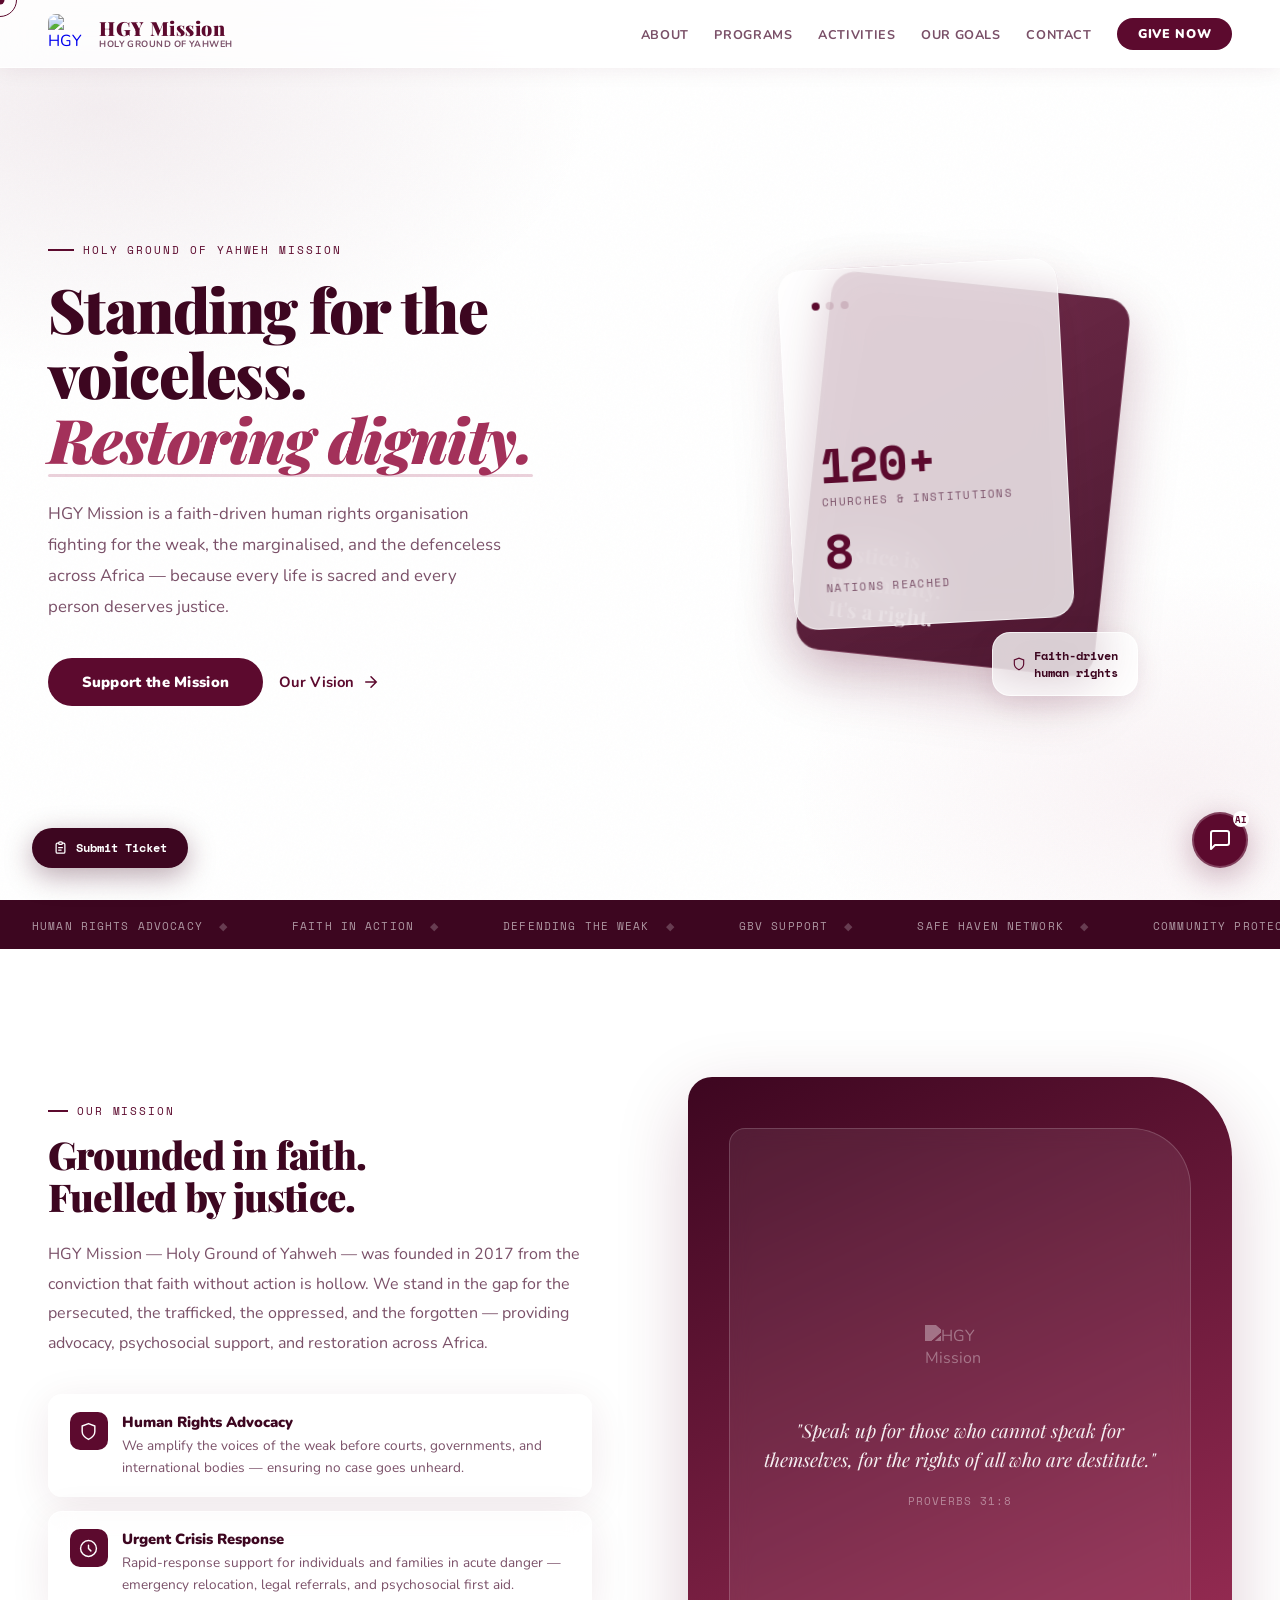
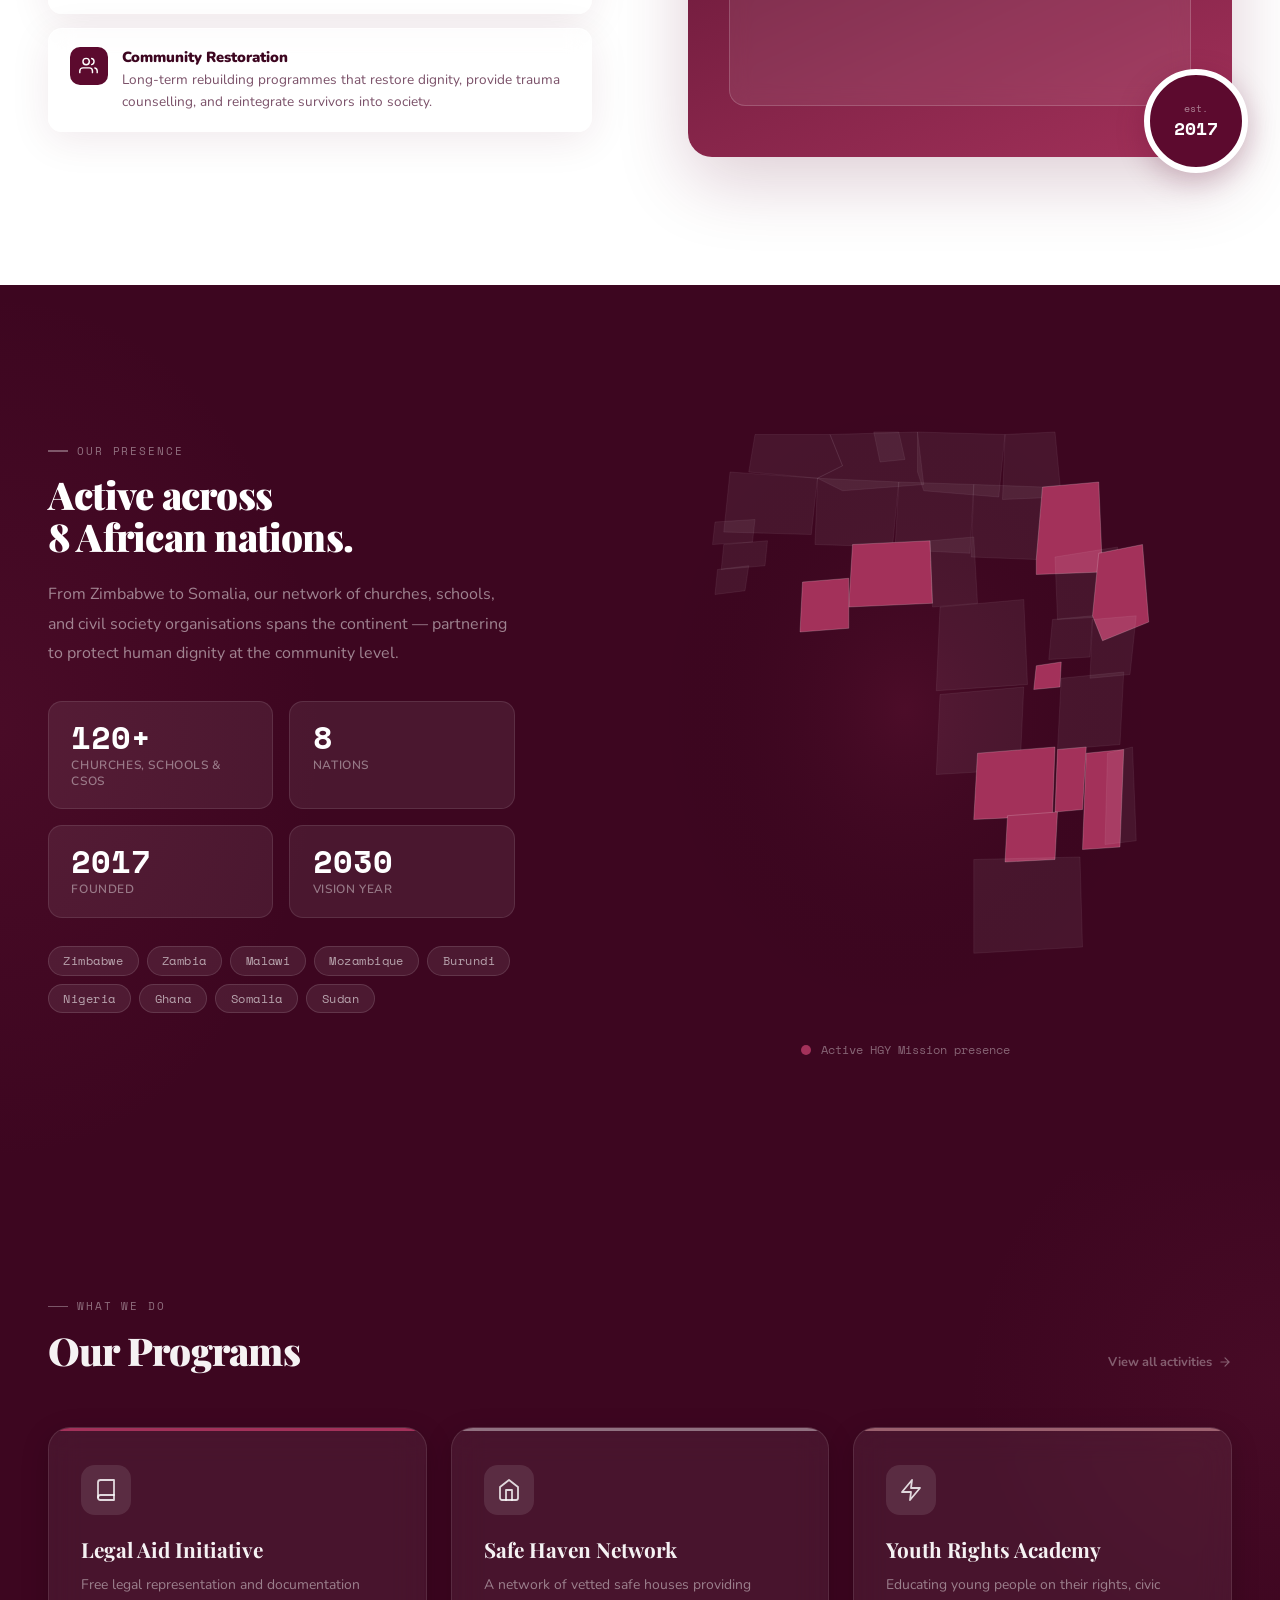
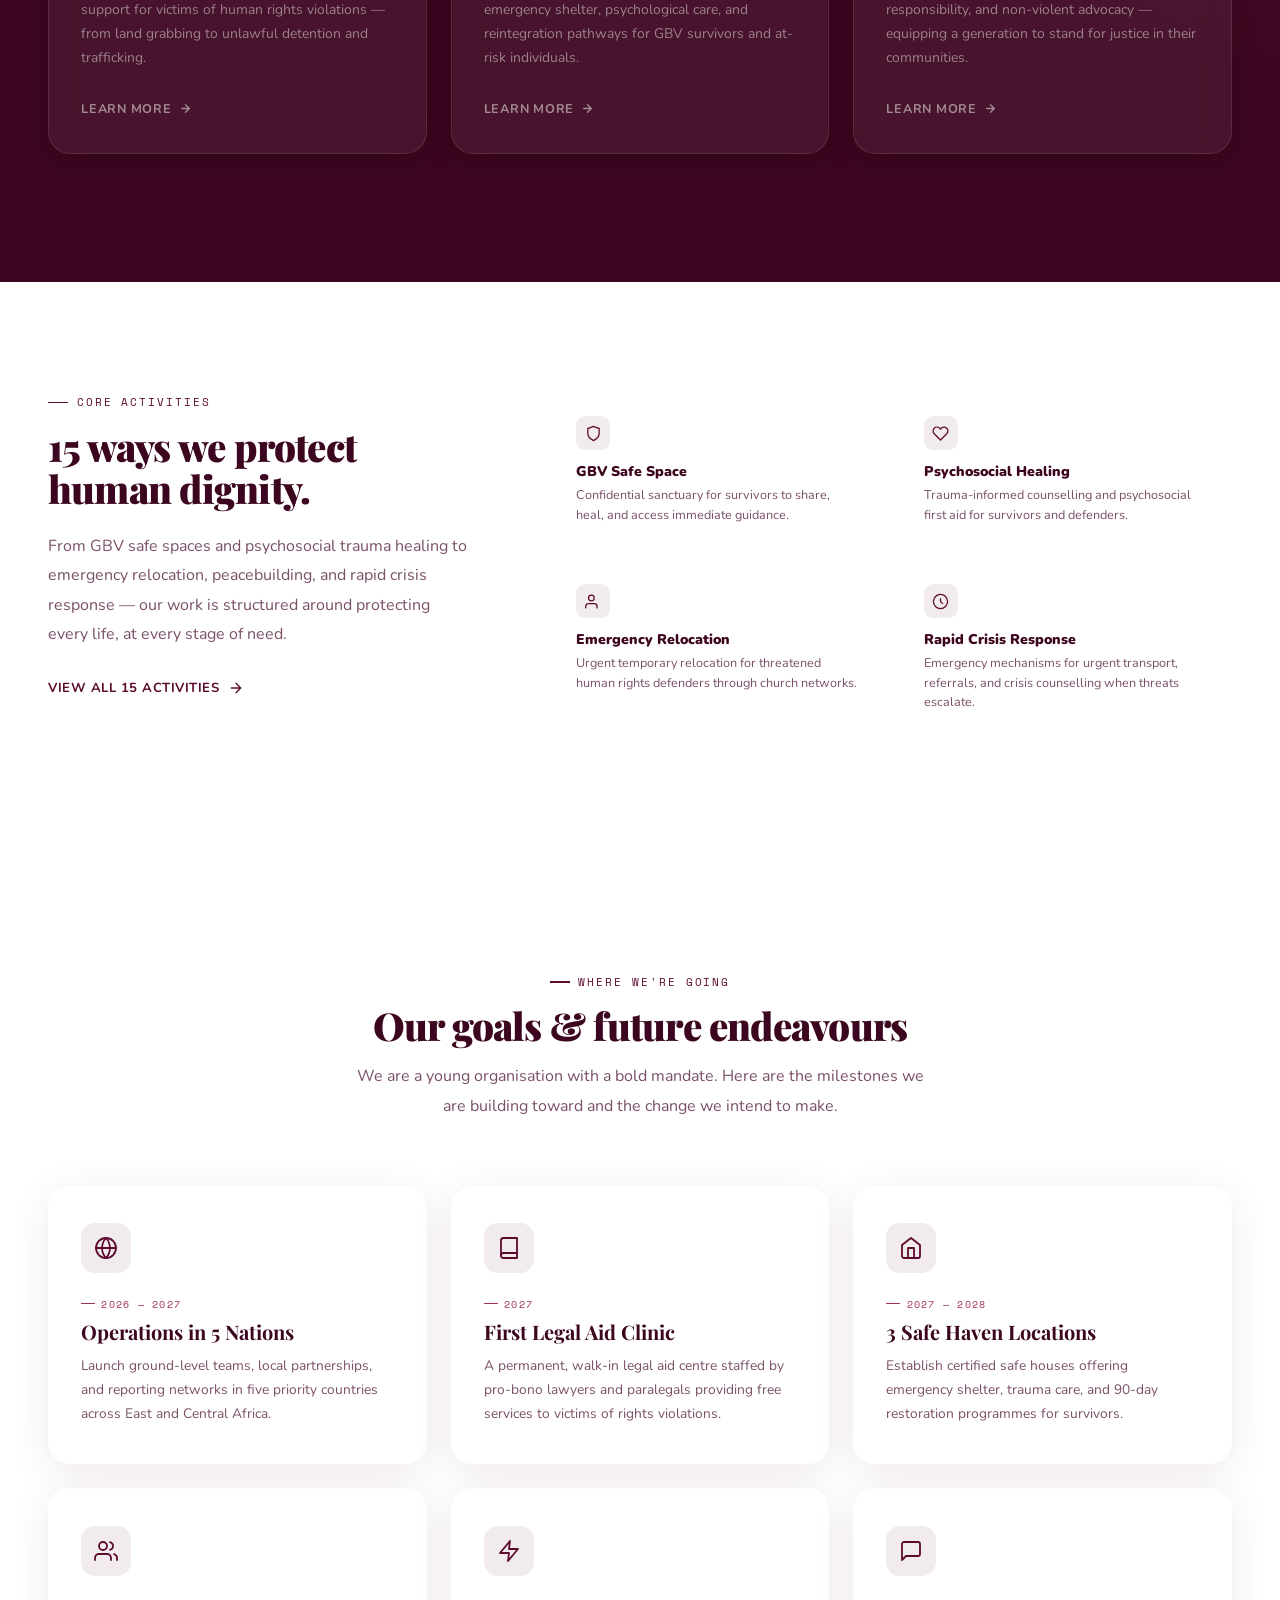
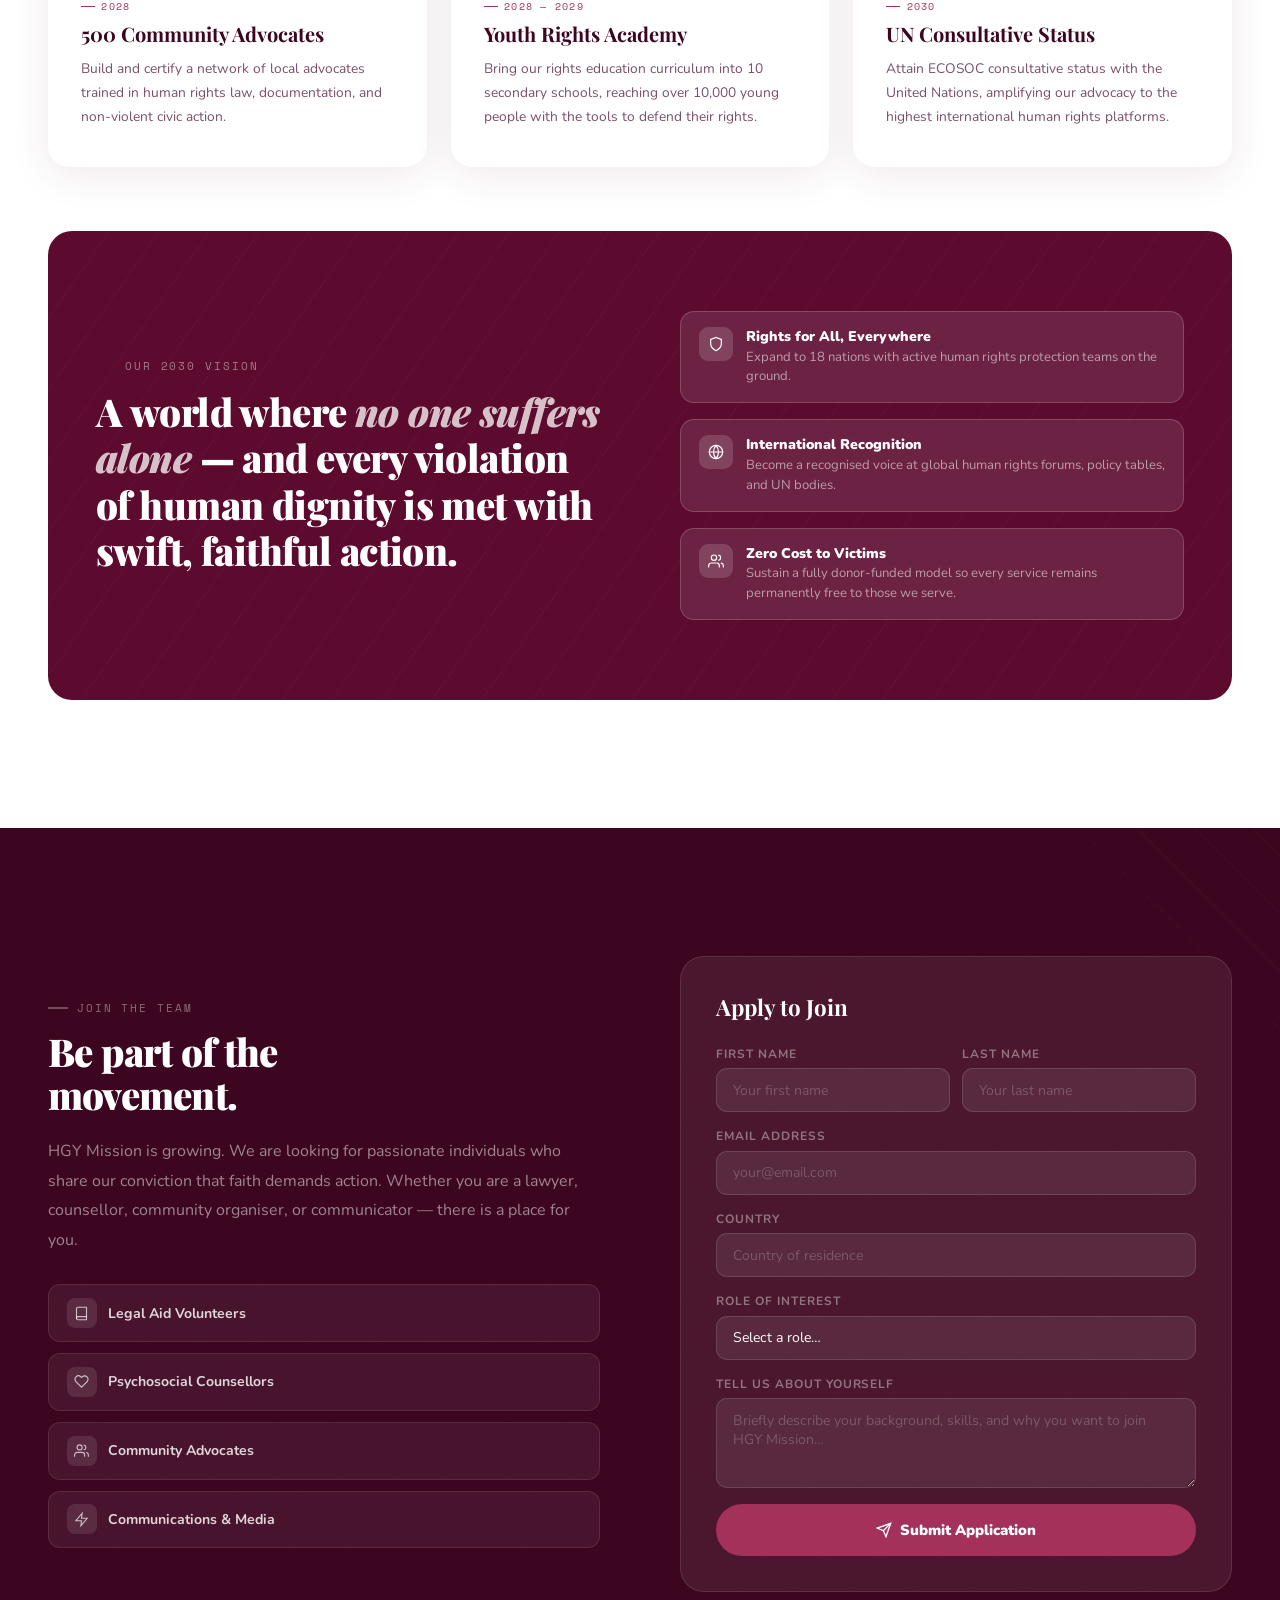
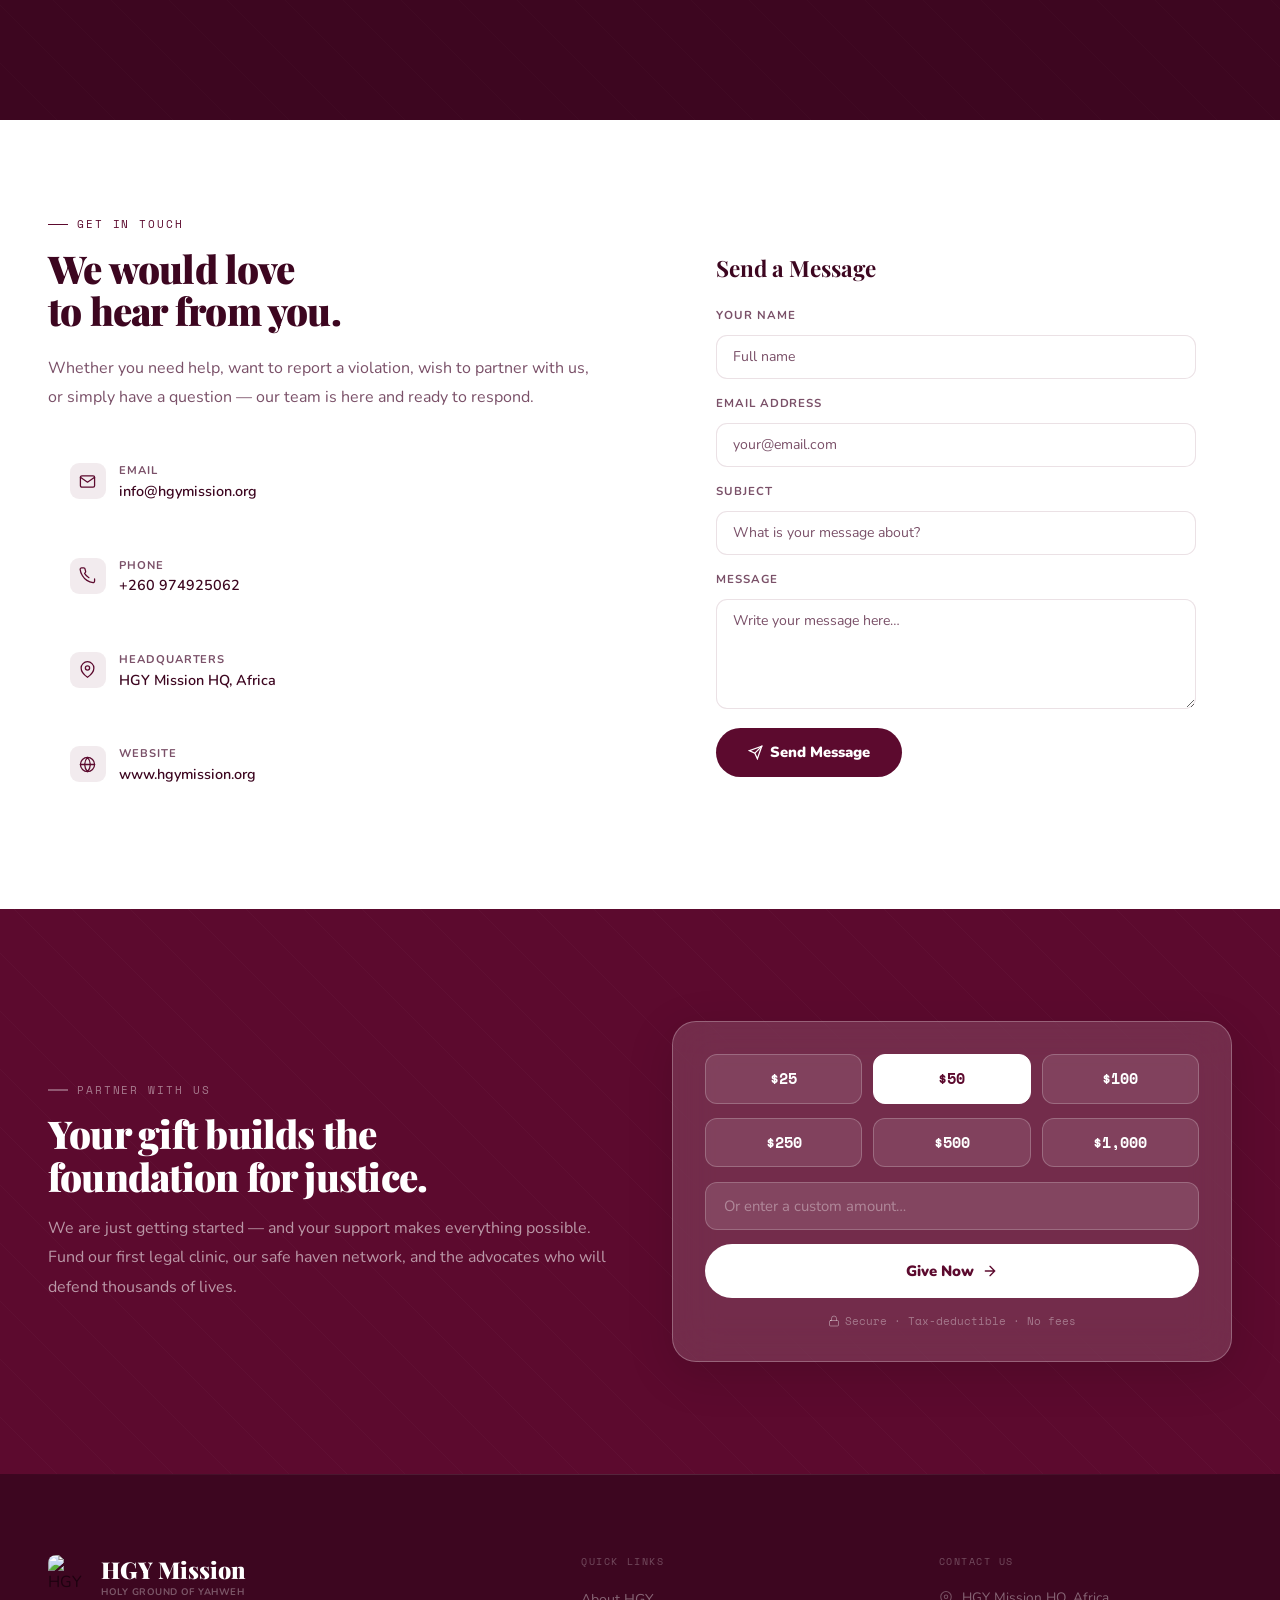
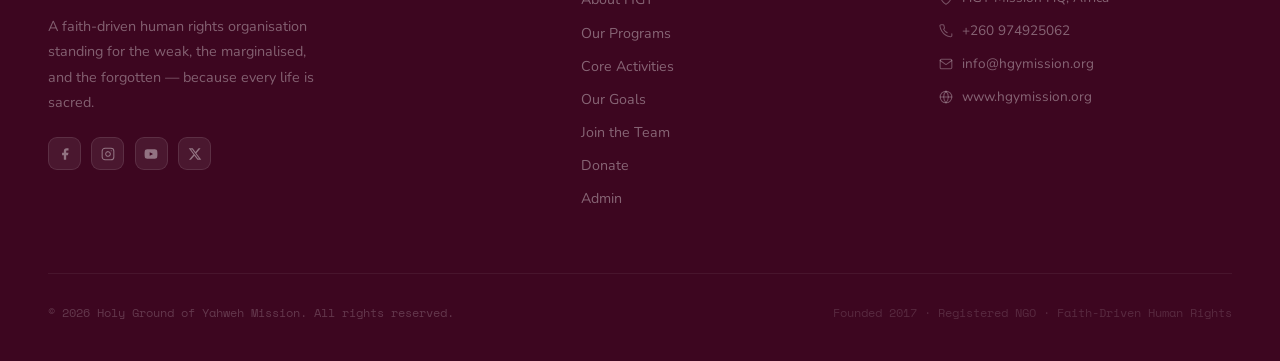
==== commit 30cbd926: "Update index.html" ====
--- a/index.html
+++ b/index.html
@@ -960,7 +960,7 @@
           <div class="contact-item-icon"><svg viewBox="0 0 24 24" fill="none" stroke-width="1.8" stroke-linecap="round" stroke-linejoin="round"><path d="M22 16.92v3a2 2 0 0 1-2.18 2 19.79 19.79 0 0 1-8.63-3.07A19.5 19.5 0 0 1 4.69 12 19.79 19.79 0 0 1 1.61 3.39 2 2 0 0 1 3.6 1.21h3a2 2 0 0 1 2 1.72 12.84 12.84 0 0 0 .7 2.81 2 2 0 0 1-.45 2.11L7.91 8.96a16 16 0 0 0 6.13 6.13"/></svg></div>
           <div>
             <div class="contact-item-label">Phone</div>
-            <div class="contact-item-val">+254 700 000 000</div>
+            <div class="contact-item-val">+260 974925062</div>
           </div>
         </div>
         <div class="contact-item reveal rd2">
@@ -1081,7 +1081,7 @@
         </div>
         <div class="footer-contact-item">
           <svg viewBox="0 0 24 24" fill="none" stroke-width="1.8" stroke-linecap="round" stroke-linejoin="round"><path d="M22 16.92v3a2 2 0 0 1-2.18 2 19.79 19.79 0 0 1-8.63-3.07A19.5 19.5 0 0 1 4.69 12 19.79 19.79 0 0 1 1.61 3.39 2 2 0 0 1 3.6 1.21h3a2 2 0 0 1 2 1.72c.127.96.361 1.903.7 2.81a2 2 0 0 1-.45 2.11L7.91 8.96a16 16 0 0 0 6.13 6.13"/></svg>
-          <span>+254 700 000 000</span>
+          <span>+260 974925062</span>
         </div>
         <div class="footer-contact-item">
           <svg viewBox="0 0 24 24" fill="none" stroke-width="1.8" stroke-linecap="round" stroke-linejoin="round"><path d="M4 4h16c1.1 0 2 .9 2 2v12c0 1.1-.9 2-2 2H4c-1.1 0-2-.9-2-2V6c0-1.1.9-2 2-2z"/><polyline points="22,6 12,13 2,6"/></svg>
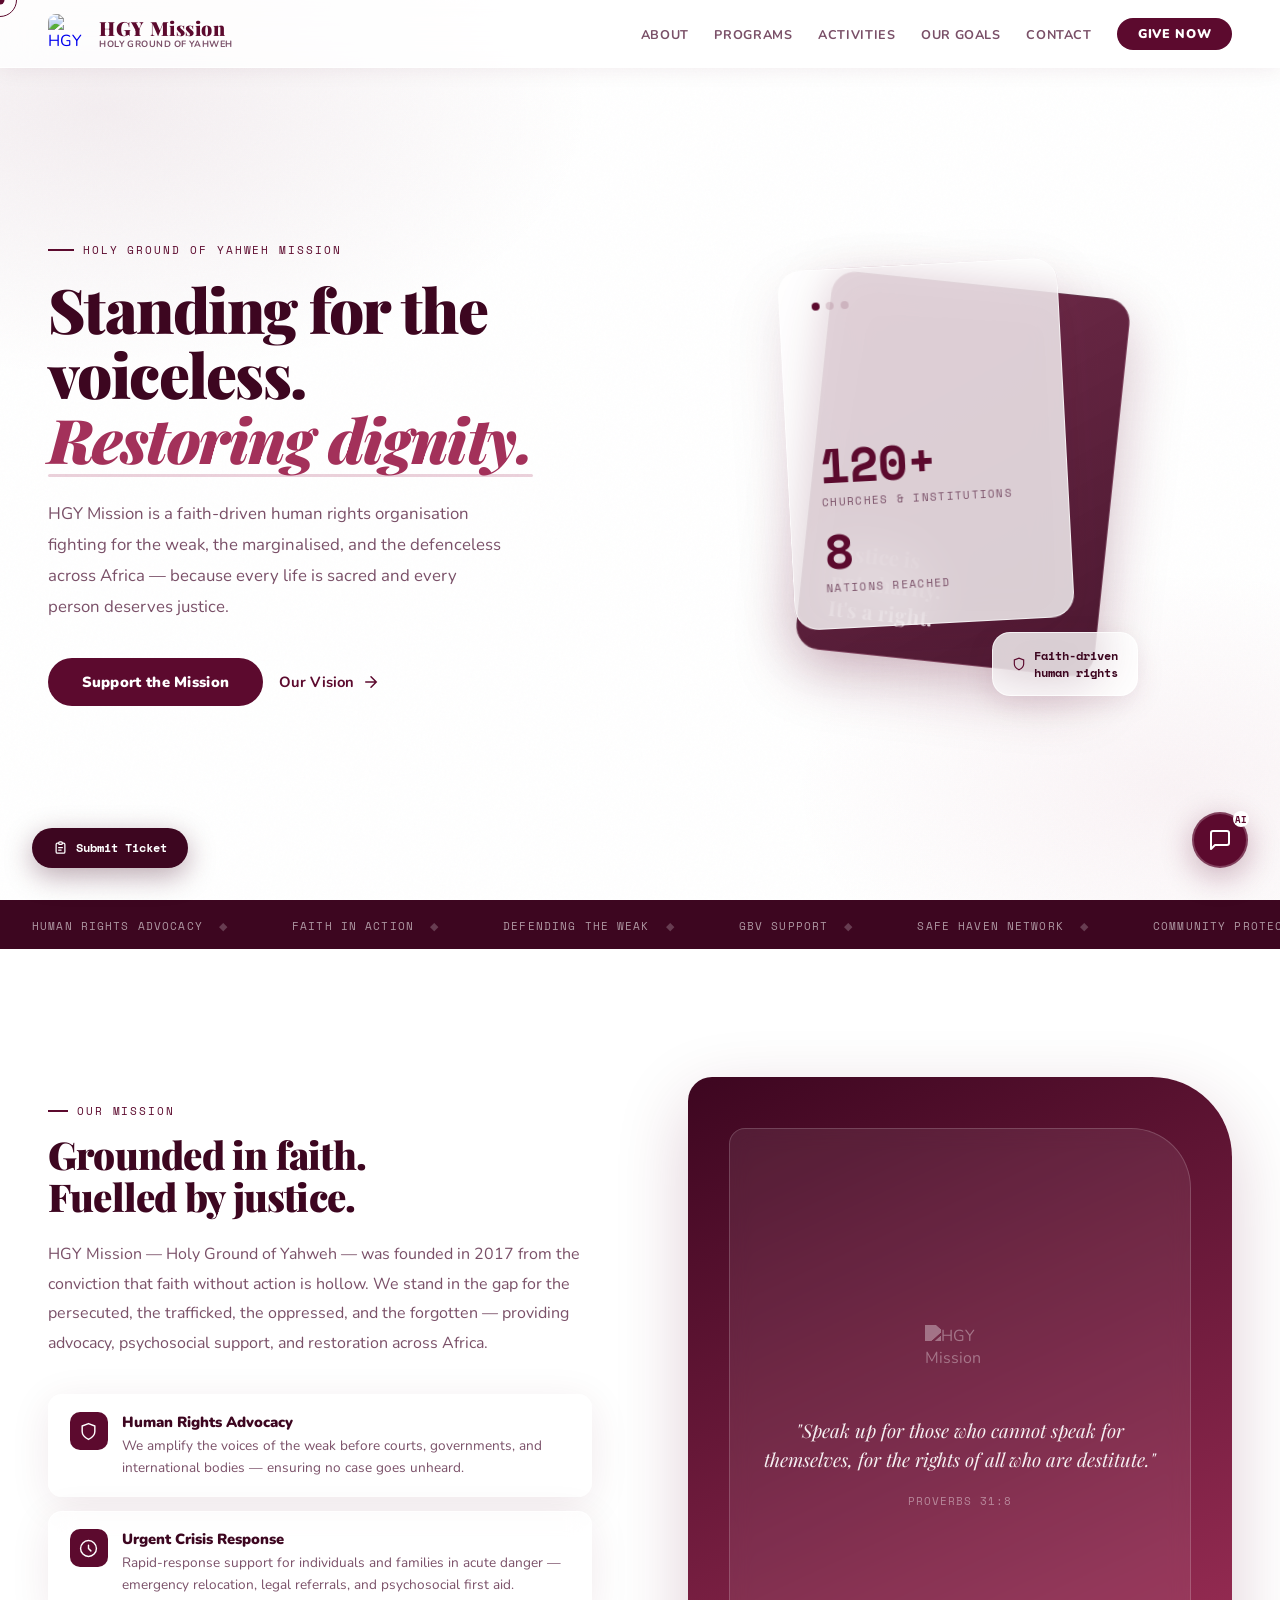
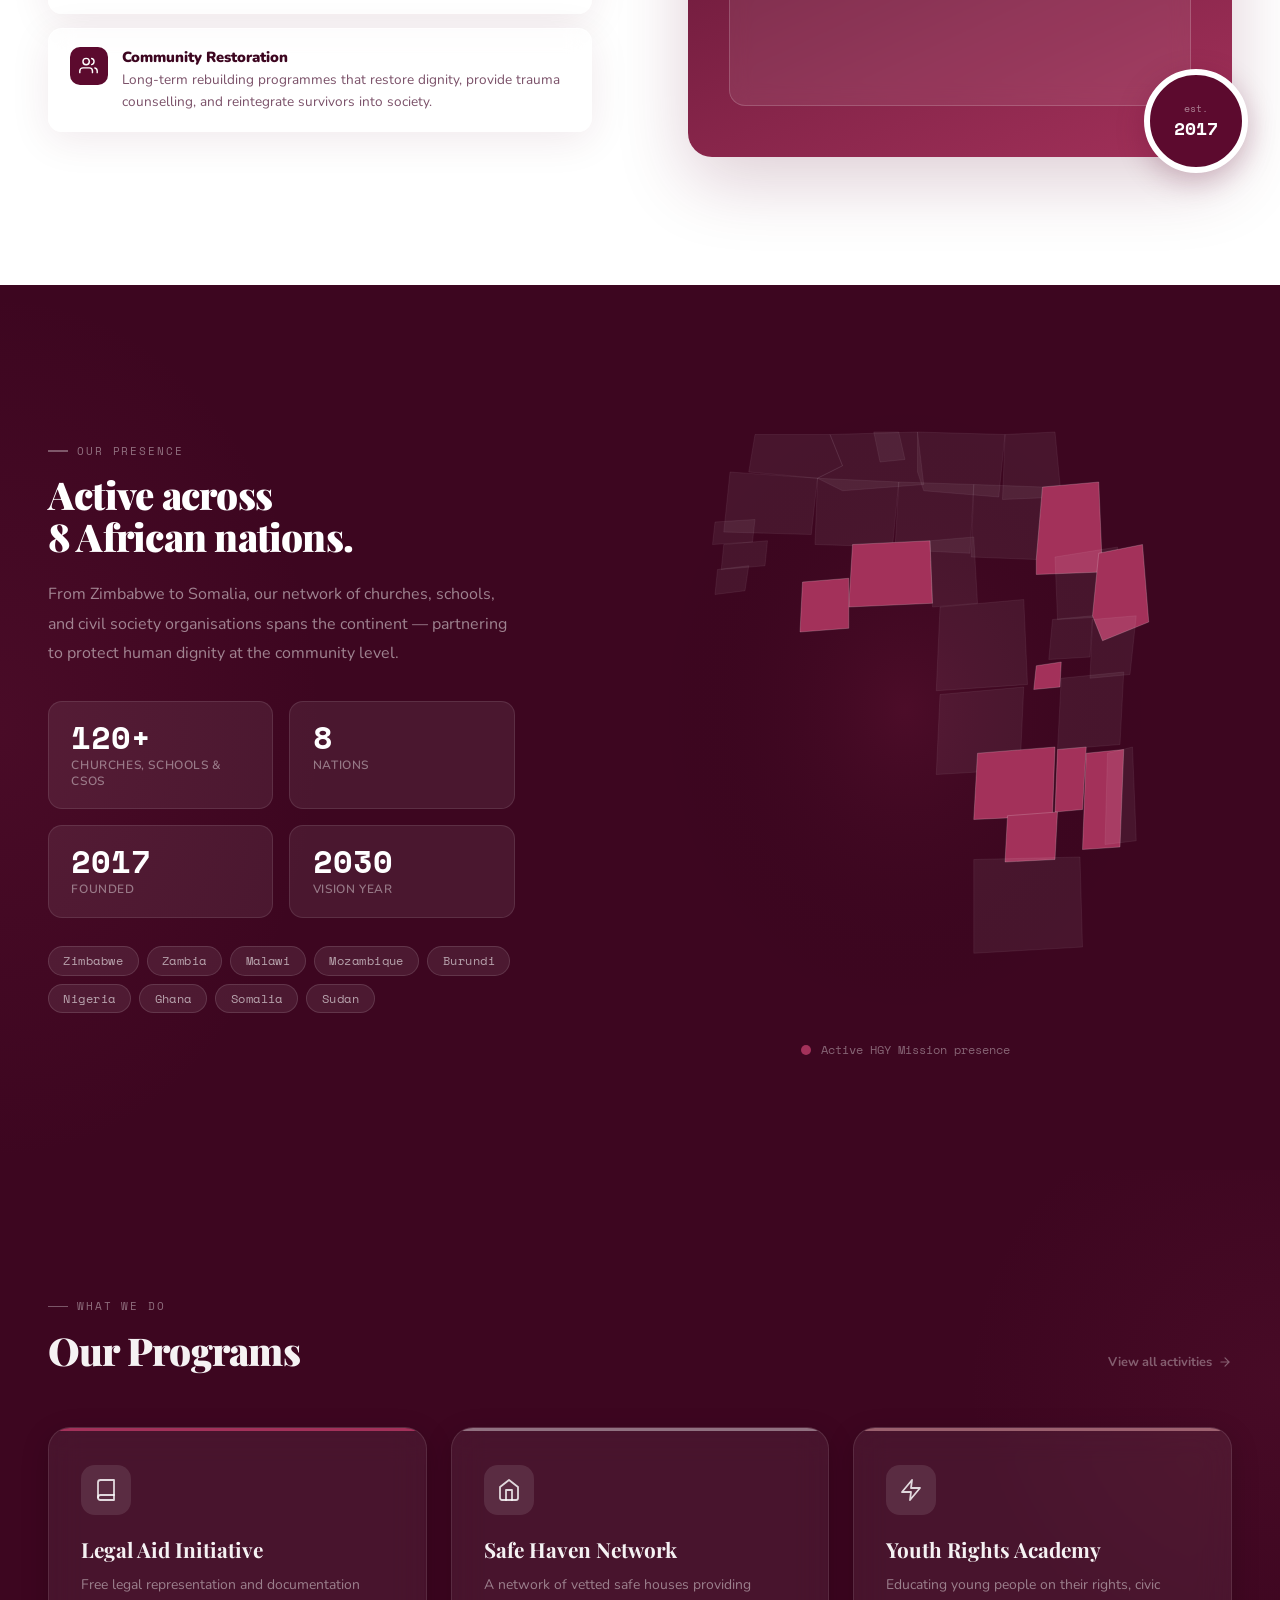
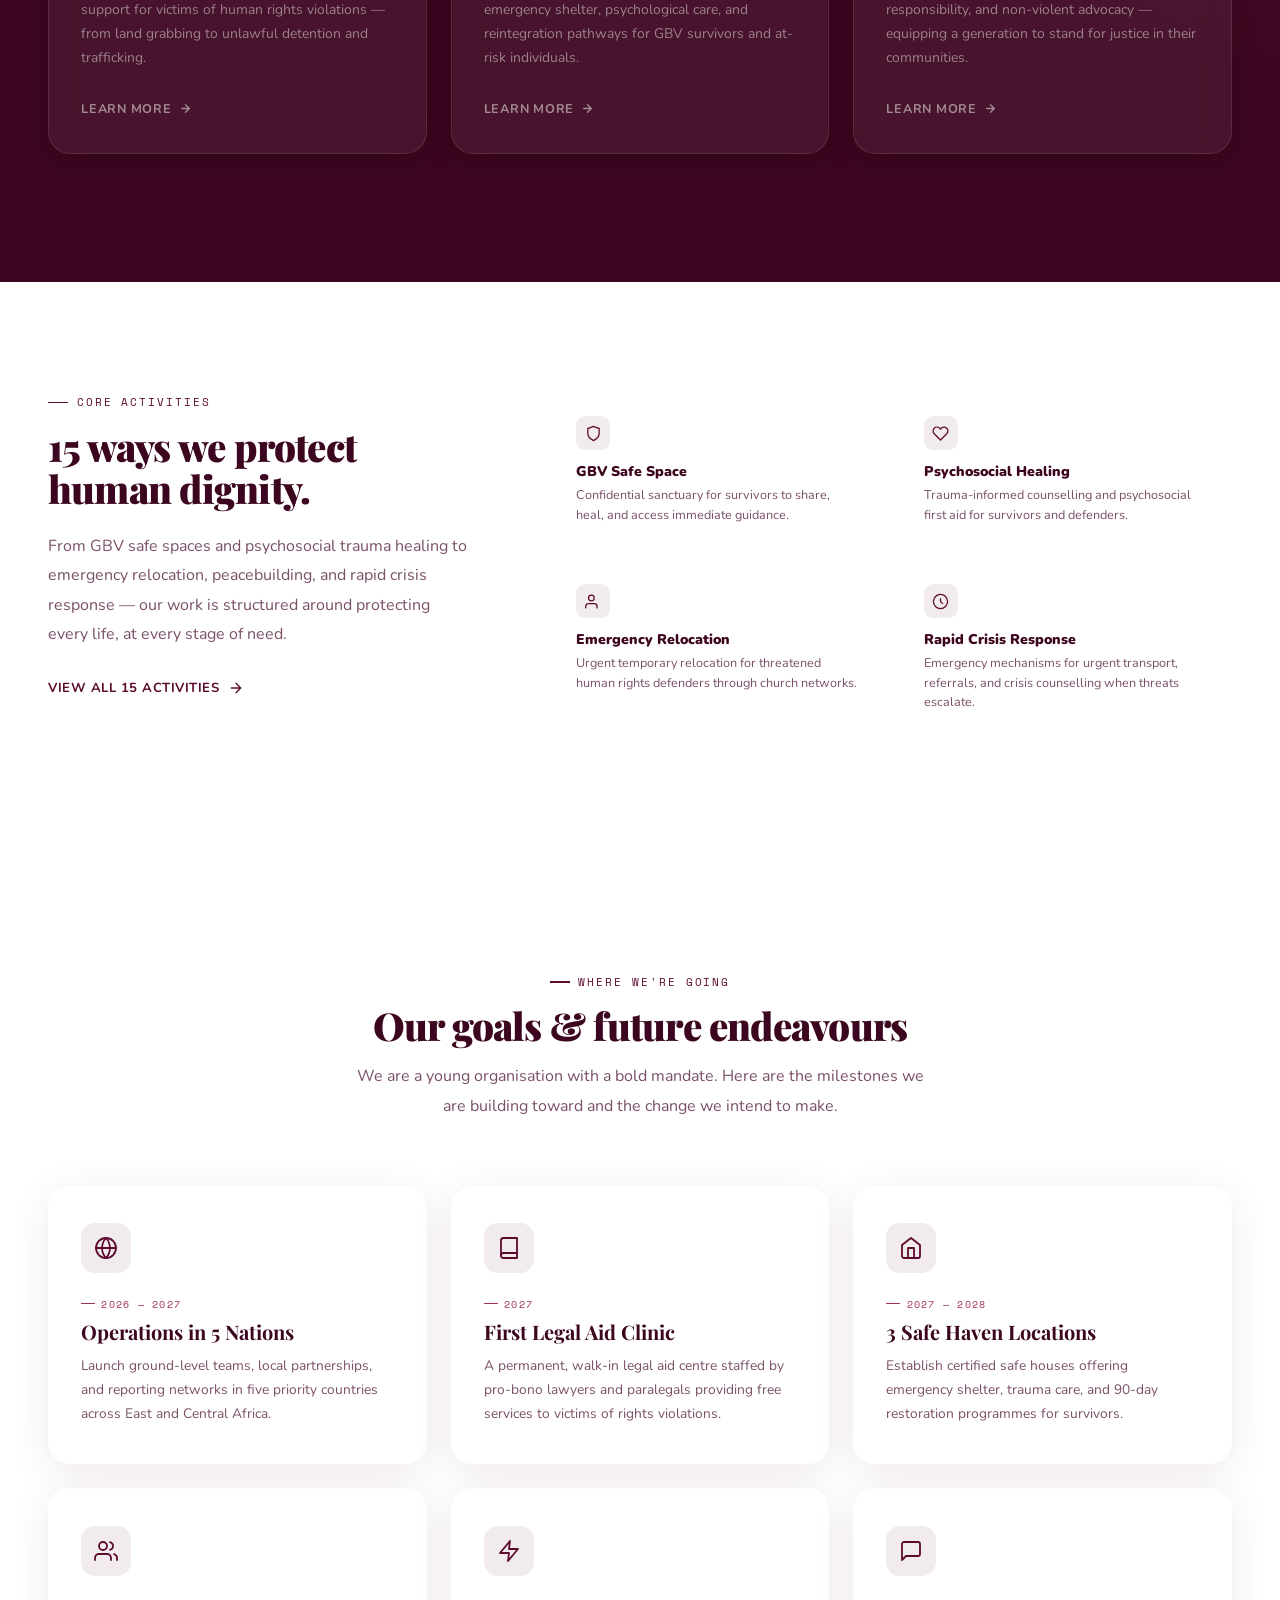
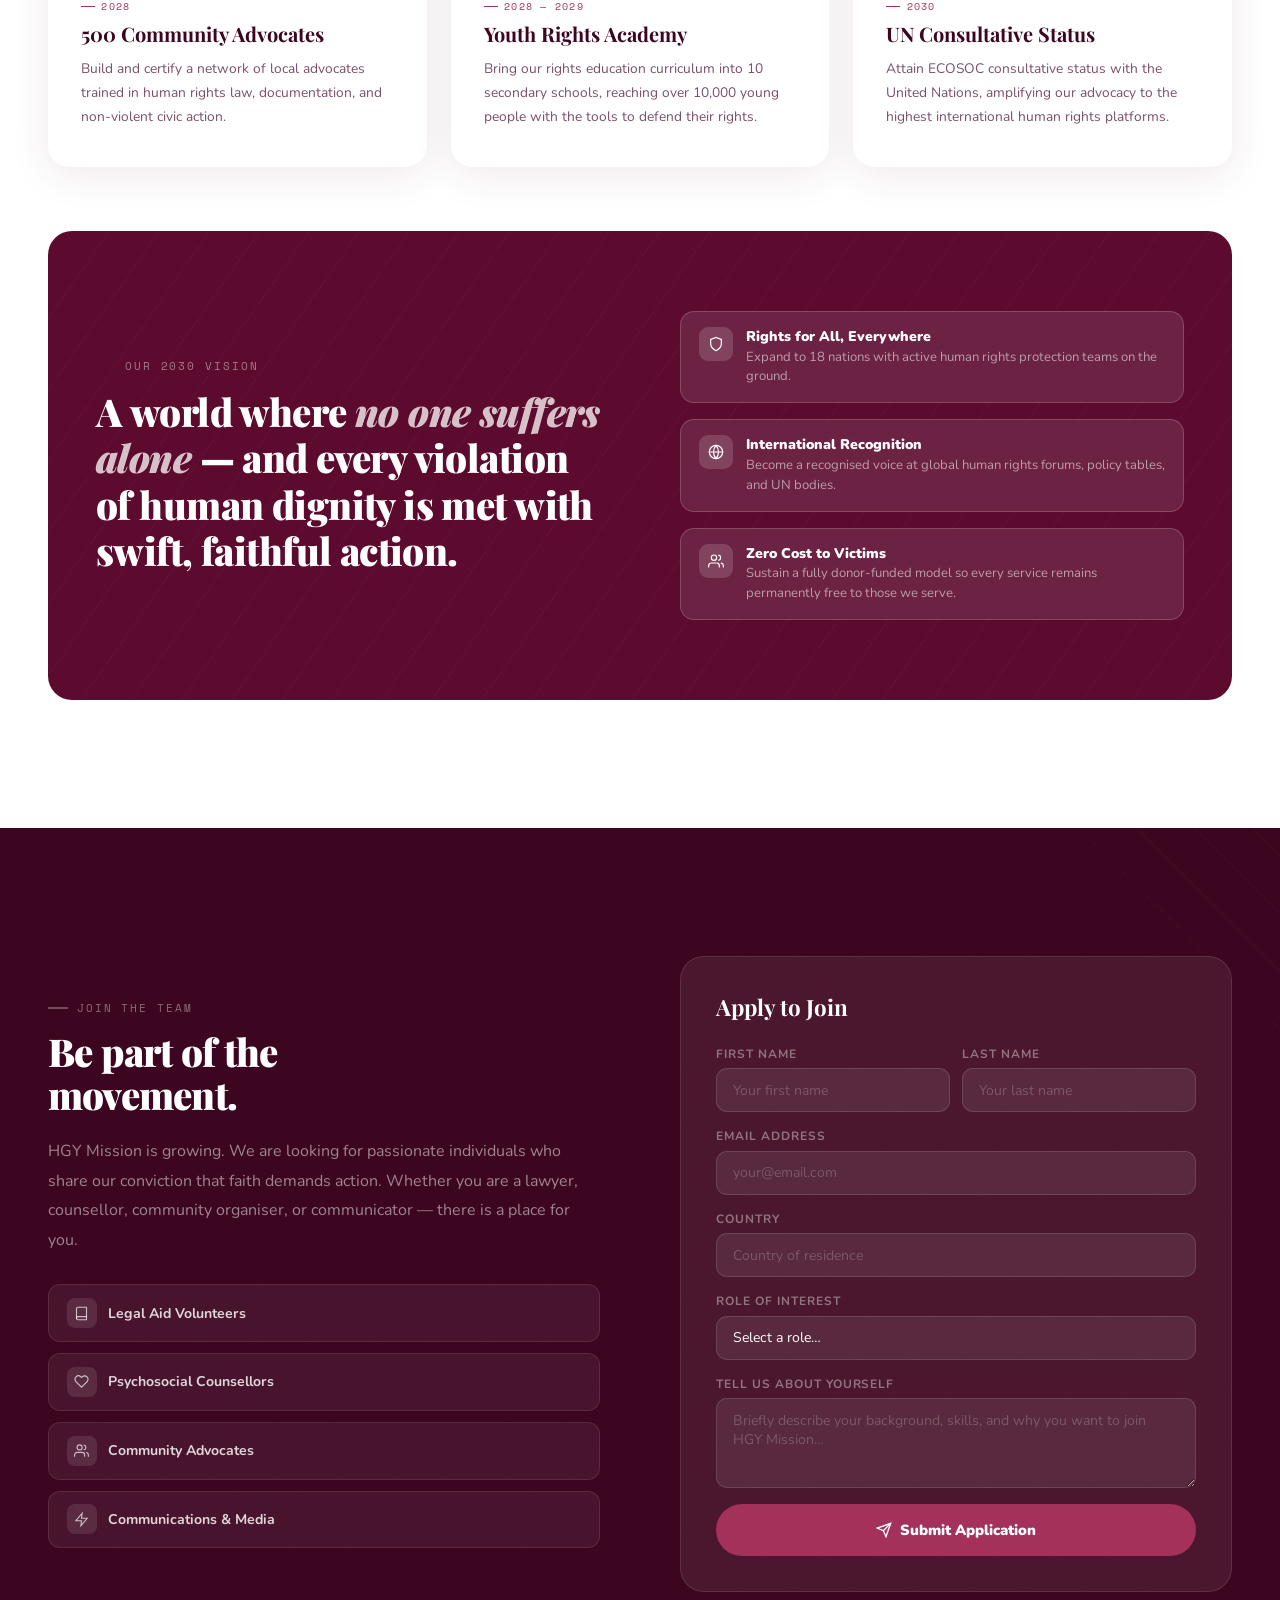
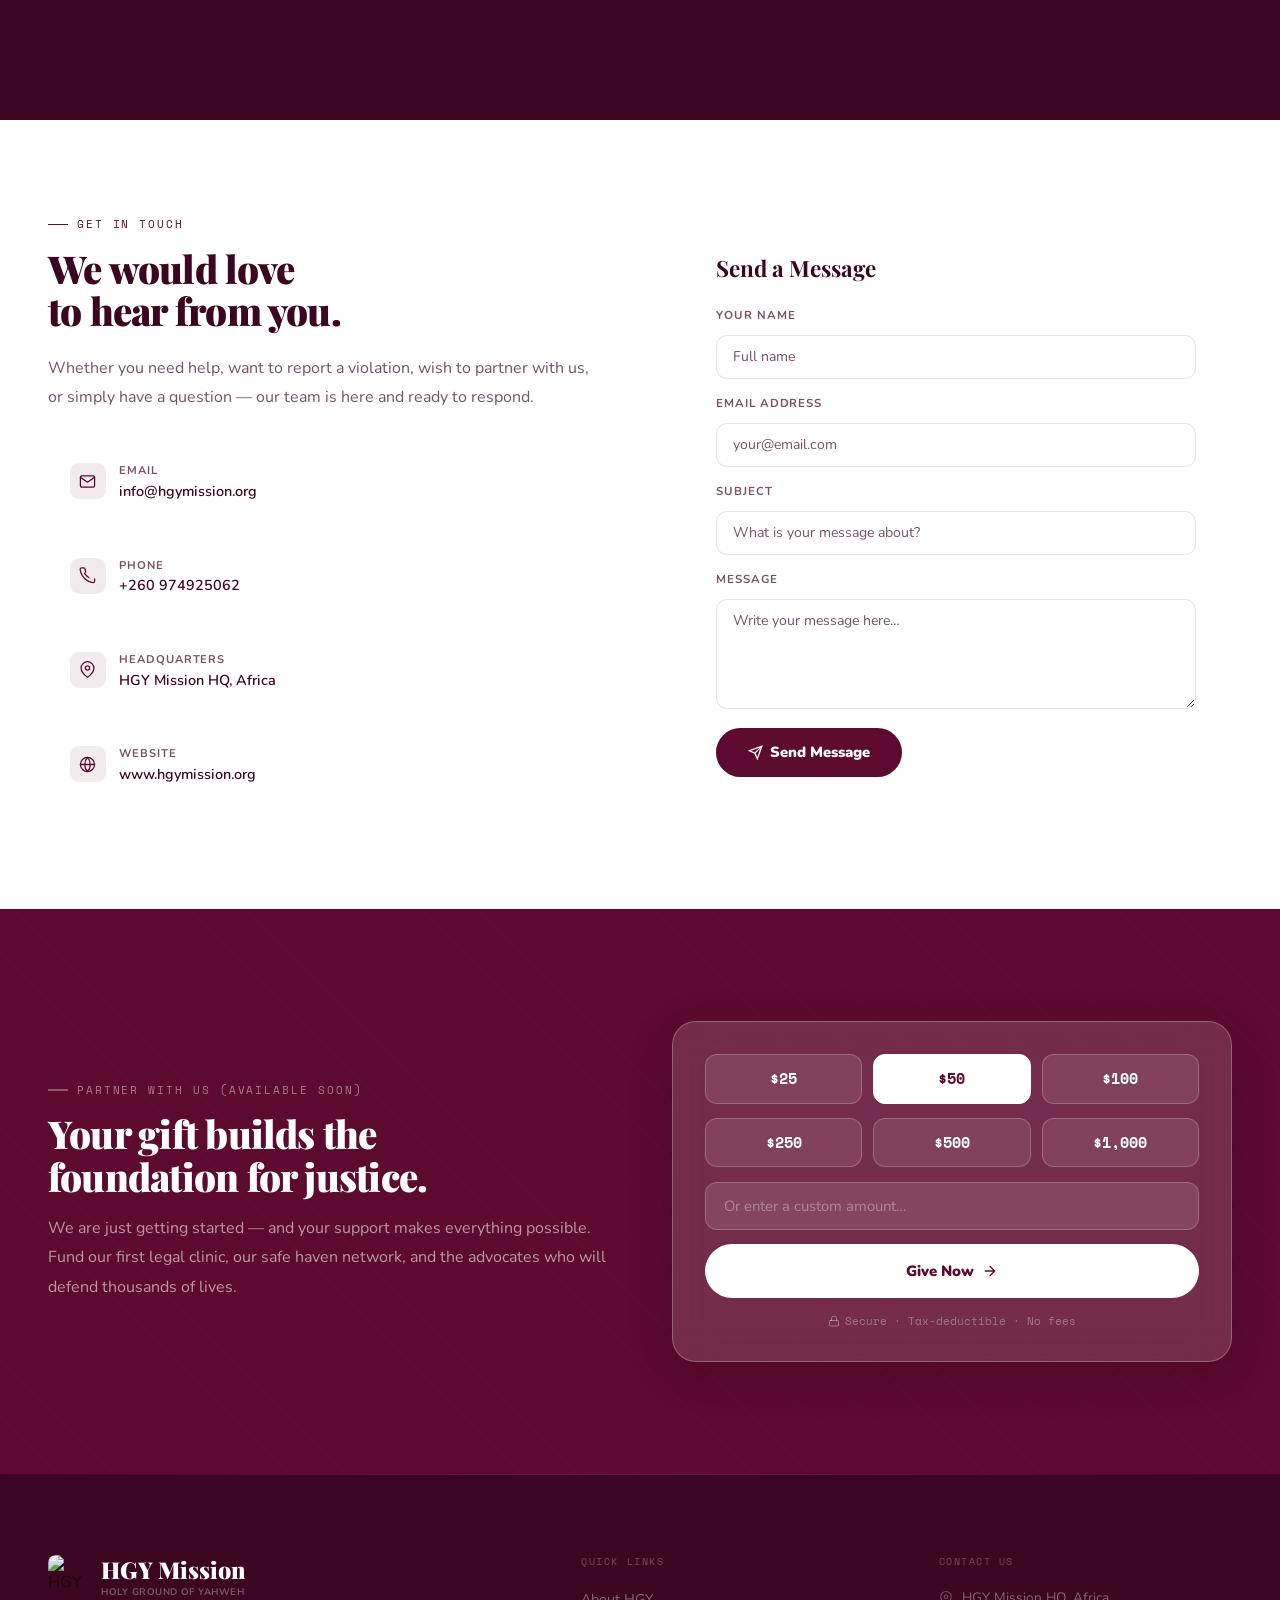
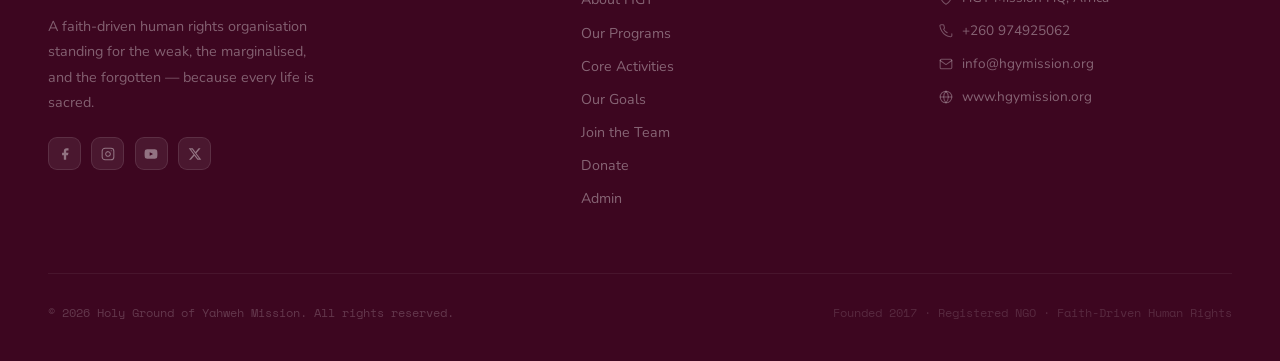
==== commit 3f594ae5: "Integrate Leaflet for interactive map feature Added Leaflet library for map functionality and initia" ====
--- a/index.html
+++ b/index.html
@@ -1014,7 +1014,7 @@
 <!-- DONATE -->
 <section class="donate" id="donate">
   <div class="donate-content">
-    <p class="section-label">Partner With Us</p>
+    <p class="section-label">Partner With Us (available soon)</p>
     <h2 class="section-title">Your gift builds the<br/>foundation for justice.</h2>
     <p class="donate-body">We are just getting started — and your support makes everything possible. Fund our first legal clinic, our safe haven network, and the advocates who will defend thousands of lives.</p>
   </div>
@@ -1202,11 +1202,11 @@
 /* JSONBin config — fill in your IDs */
 const JSONBIN_API = 'https://api.jsonbin.io/v3/b';
 const BINS = {
-  applications: 'YOUR_APPLICATIONS_BIN_ID',
-  tickets: 'YOUR_TICKETS_BIN_ID',
-  messages: 'YOUR_MESSAGES_BIN_ID'
+  applications: '69f17c78856a682189856e7d',
+  tickets: '69f17d20856a6821898571e4',
+  messages: '69f17da1aaba8821974d7d41'
 };
-const JSONBIN_KEY = 'YOUR_JSONBIN_API_KEY';
+const JSONBIN_KEY = '$2a$10$VJXQzwtVgNhMTIJiiQvpy.hG7XaRD0.H42NyZhKzeLRungeekMmpO';
 
 async function appendToJSONBin(binId, item){
   try{
@@ -1380,5 +1380,19 @@
 aiInput.addEventListener('keydown',e=>{if(e.key==='Enter'&&!e.shiftKey){e.preventDefault();aiSendMessage()}});
 aiInput.addEventListener('input',()=>{aiInput.style.height='auto';aiInput.style.height=Math.min(aiInput.scrollHeight,120)+'px'});
 </script>
+  <link rel="stylesheet" href="https://unpkg.com/leaflet/dist/leaflet.css"/>
+<script src="https://unpkg.com/leaflet/dist/leaflet.js"></script>
+
+<script>
+const map = L.map('realMap').setView([-13.1339, 27.8493], 5);
+
+L.tileLayer('https://{s}.tile.openstreetmap.org/{z}/{x}/{y}.png', {
+  maxZoom: 18
+}).addTo(map);
+
+// Markers
+L.marker([-15.4167, 28.2833]).addTo(map).bindPopup("Lusaka - HQ");
+L.marker([-12.9683, 28.6366]).addTo(map).bindPopup("Kitwe - Outreach");
+</script>
 </body>
 </html>
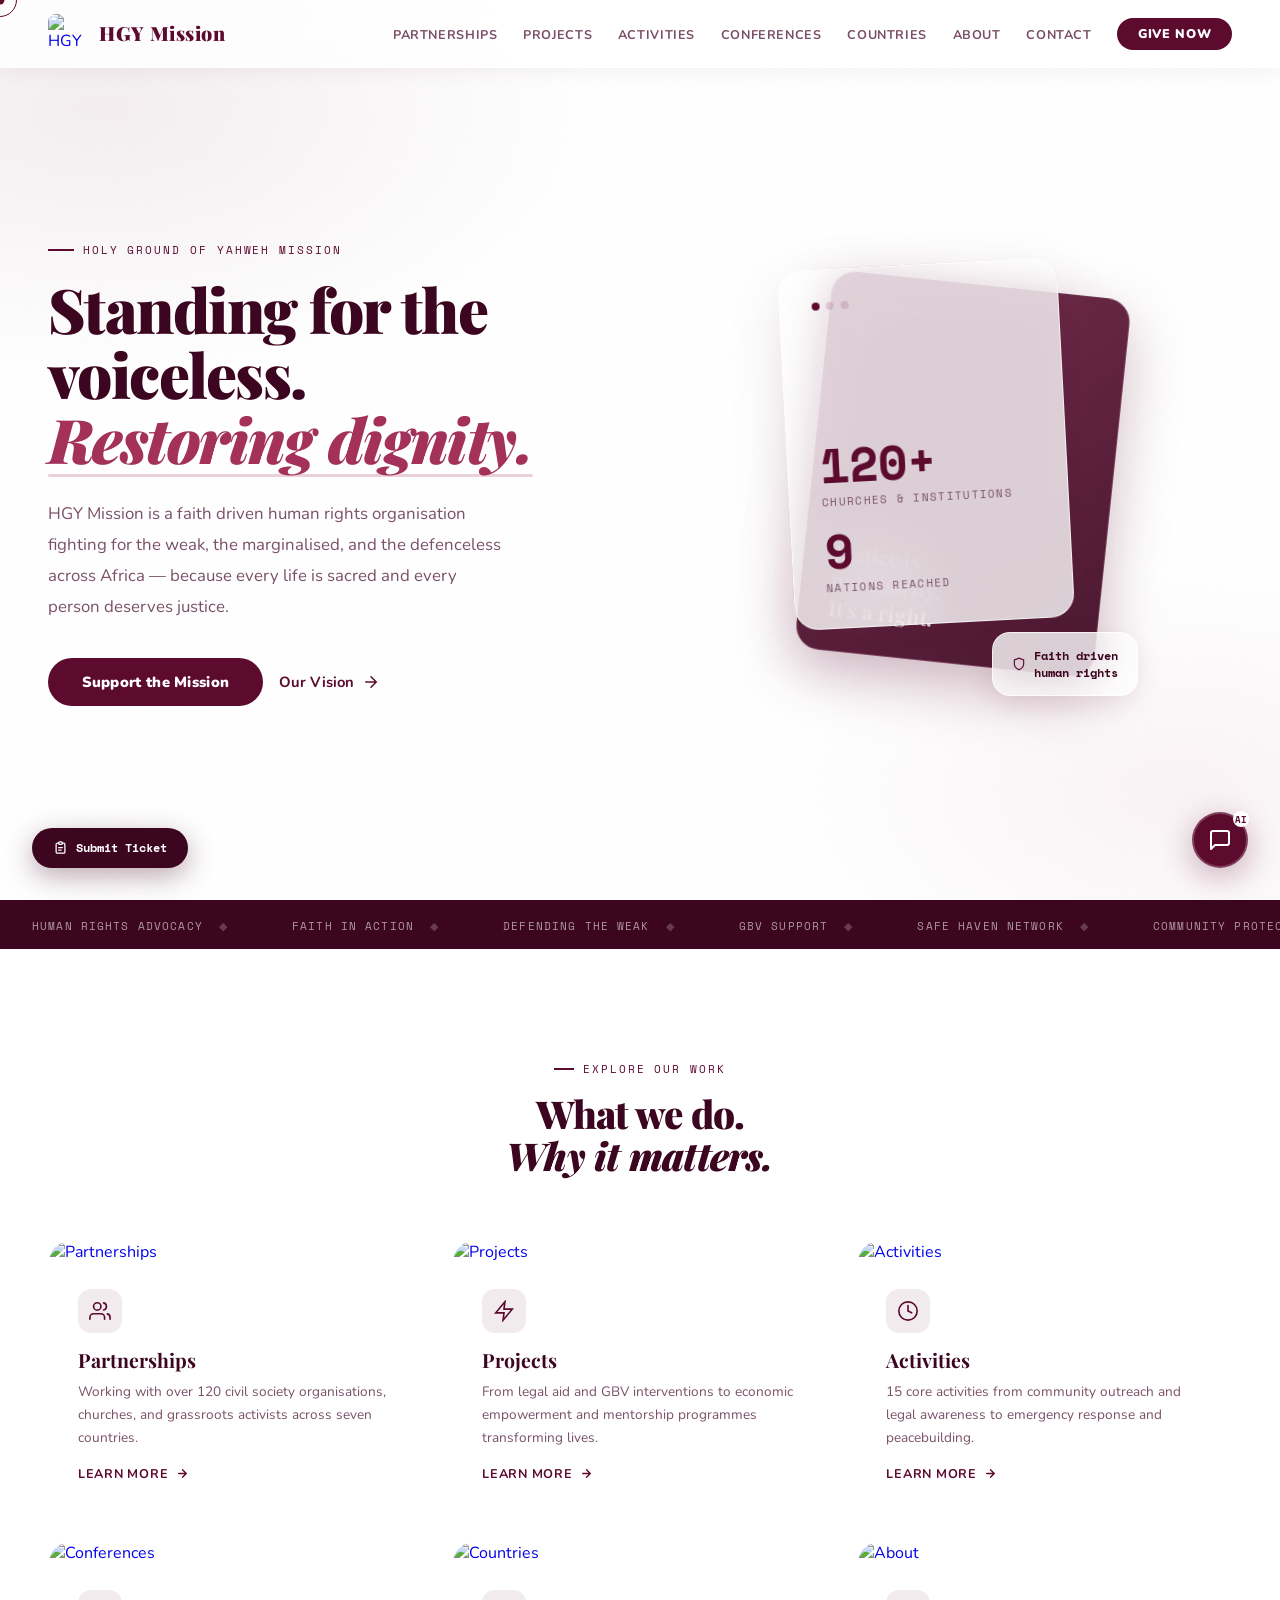
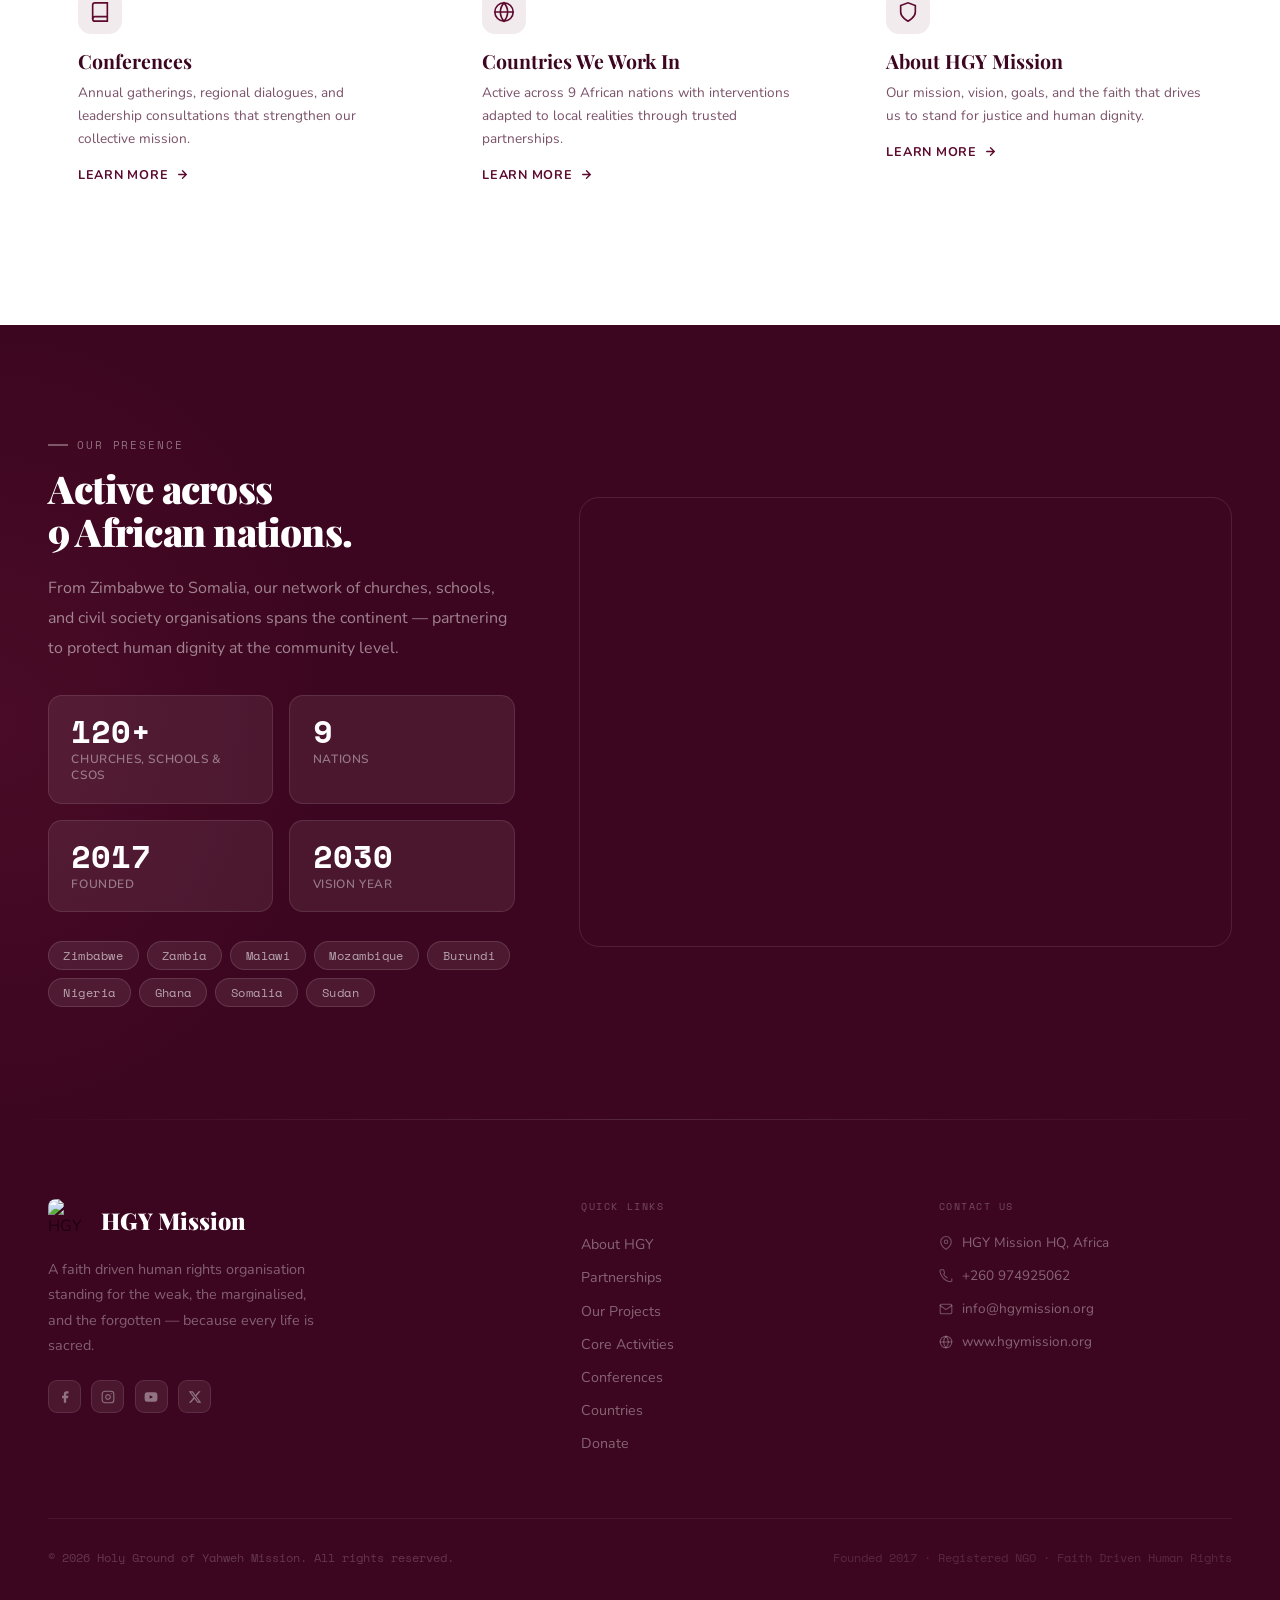
==== commit 7f8f3235: "Update index.html" ====
--- a/index.html
+++ b/index.html
@@ -3,56 +3,21 @@
 <head>
   <meta charset="UTF-8"/>
   <meta name="viewport" content="width=device-width, initial-scale=1.0, maximum-scale=1.0, user-scalable=no"/>
-  <title>HGY Mission — Holy Ground of Yahweh</title>
-  <meta name="description" content="HGY Mission is a faith-driven human rights organisation fighting for the weak, the marginalised, and the defenceless across Africa."/>
-  <meta property="og:title" content="HGY Mission — Holy Ground of Yahweh"/>
+  <title>HGY Mission</title>
+  <meta name="description" content="HGY Mission is a faith driven human rights organisation fighting for the weak, the marginalised, and the defenceless across Africa."/>
+  <meta property="og:title" content="HGY Mission."/>
   <meta property="og:image" content="https://i.imgur.com/OuzA14x.png"/>
-  <meta property="og:description" content="A faith-driven human rights organisation standing for the weak, the marginalised, and the forgotten."/>
+  <meta property="og:description" content="A faith driven human rights organisation standing for the weak, the marginalised, and the forgotten."/>
   <link rel="preconnect" href="https://fonts.googleapis.com"/>
   <link rel="preconnect" href="https://fonts.gstatic.com" crossorigin/>
   <link href="https://fonts.googleapis.com/css2?family=Nunito:ital,wght@0,300;0,400;0,600;0,700;0,900;1,700&family=Playfair+Display:ital,wght@0,700;0,900;1,700&family=Space+Mono:wght@400;700&display=swap" rel="stylesheet"/>
+  <link rel="stylesheet" href="https://unpkg.com/leaflet@1.9.4/dist/leaflet.css"/>
+  <link rel="stylesheet" href="shared.css"/>
   <style>
-    *,*::before,*::after{box-sizing:border-box;margin:0;padding:0}
-    :root{
-      --p:#5c0a2e;--pd:#3d0620;--pm:#7a1040;--pl:#a3315a;--w:#ffffff;
-      --text:#1e0210;--muted:#7a5068;
-      --gb:rgba(255,255,255,0.52);--gh:rgba(255,255,255,0.80);
-      --gborder:rgba(255,255,255,0.70);--gshadow:0 8px 40px rgba(92,10,46,0.09);
-      --blur:blur(20px);--blurs:blur(12px);
-    }
-    html{scroll-behavior:smooth}
-    body{font-family:'Nunito',sans-serif;background:var(--w);color:var(--text);overflow-x:hidden;cursor:none}
     body::before{content:'';position:fixed;inset:0;z-index:-1;
       background:radial-gradient(ellipse 70% 55% at 8% 12%,rgba(92,10,46,0.07) 0%,transparent 55%),
         radial-gradient(ellipse 55% 45% at 92% 88%,rgba(163,49,90,0.06) 0%,transparent 55%),#fff;
       pointer-events:none}
-    @media(pointer:coarse){body{cursor:auto}.cursor-dot,.cursor-ring{display:none}}
-    .cursor-dot{position:fixed;top:0;left:0;z-index:9999;width:9px;height:9px;border-radius:50%;background:var(--p);pointer-events:none;transform:translate(-50%,-50%)}
-    .cursor-ring{position:fixed;top:0;left:0;z-index:9998;width:34px;height:34px;border-radius:50%;border:1.5px solid var(--p);pointer-events:none;transform:translate(-50%,-50%);transition:width .2s,height .2s}
-
-    /* NAV */
-    nav{position:fixed;top:0;width:100%;z-index:300;display:flex;align-items:center;justify-content:space-between;padding:.85rem 3rem;background:var(--gh);backdrop-filter:var(--blur);-webkit-backdrop-filter:var(--blur);border-bottom:1px solid var(--gborder);box-shadow:0 2px 20px rgba(92,10,46,0.07);transition:background .3s,box-shadow .3s}
-    nav.scrolled{background:rgba(255,255,255,0.94);box-shadow:0 4px 28px rgba(92,10,46,0.11)}
-    .nav-logo{display:flex;align-items:center;gap:.7rem;text-decoration:none}
-    .nav-logo img{width:40px;height:40px;border-radius:8px;object-fit:contain}
-    .nav-logo-text{display:flex;flex-direction:column;line-height:1.1}
-    .nav-logo-abbr{font-family:'Playfair Display',serif;font-size:1.22rem;font-weight:900;color:var(--p);letter-spacing:.03em}
-    .nav-logo-sub{font-size:.57rem;font-weight:700;color:var(--muted);letter-spacing:.05em;text-transform:uppercase}
-    .nav-links{display:flex;gap:1.6rem;list-style:none;align-items:center}
-    .nav-links a{font-size:.79rem;font-weight:700;letter-spacing:.05em;text-transform:uppercase;text-decoration:none;color:var(--muted);position:relative;transition:color .2s}
-    .nav-links a::after{content:'';position:absolute;bottom:-3px;left:0;width:0;height:1.5px;background:var(--p);transition:width .25s}
-    .nav-links a:hover{color:var(--p)}
-    .nav-links a:hover::after{width:100%}
-    .nav-cta{background:var(--p)!important;color:#fff!important;padding:.46rem 1.3rem!important;border-radius:100px;font-weight:900!important}
-    .nav-cta::after{display:none!important}
-    .nav-cta:hover{background:var(--pm)!important}
-    .nav-burger{display:none;flex-direction:column;gap:5px;background:none;border:none;cursor:pointer;padding:4px}
-    .nav-burger span{display:block;width:23px;height:2px;background:var(--p);border-radius:2px;transition:transform .3s,opacity .3s}
-    .nav-burger.open span:nth-child(1){transform:translateY(7px) rotate(45deg)}
-    .nav-burger.open span:nth-child(2){opacity:0}
-    .nav-burger.open span:nth-child(3){transform:translateY(-7px) rotate(-45deg)}
-
-    /* HERO */
     .hero{min-height:100vh;display:grid;grid-template-columns:1fr 1fr;align-items:center;padding:8rem 3rem 5rem;gap:3rem;position:relative;overflow:hidden}
     .hero-grain{position:absolute;inset:0;z-index:0;pointer-events:none;background-image:url("data:image/svg+xml,%3Csvg viewBox='0 0 512 512' xmlns='http://www.w3.org/2000/svg'%3E%3Cfilter id='n'%3E%3CfeTurbulence type='fractalNoise' baseFrequency='0.75' numOctaves='4' stitchTiles='stitch'/%3E%3C/filter%3E%3Crect width='100%25' height='100%25' filter='url(%23n)' opacity='0.022'/%3E%3C/svg%3E")}
     .hero-content{position:relative;z-index:2}
@@ -63,199 +28,57 @@
     .hero-title em::after{content:'';position:absolute;bottom:2px;left:0;right:0;height:3px;background:var(--pl);opacity:.22;border-radius:2px}
     .hero-body{margin-top:1.7rem;font-size:1.05rem;line-height:1.85;color:var(--muted);max-width:460px;font-weight:400;opacity:0;animation:fadeUp .9s .7s forwards}
     .hero-actions{margin-top:2.2rem;display:flex;gap:1rem;align-items:center;flex-wrap:wrap;opacity:0;animation:fadeUp .9s .9s forwards}
-    .btn-primary{background:var(--p);color:#fff;padding:.88rem 2.1rem;border-radius:100px;font-weight:900;font-size:.92rem;letter-spacing:.02em;text-decoration:none;border:none;cursor:pointer;display:inline-block;transition:background .2s,transform .15s,box-shadow .2s}
-    .btn-primary:hover{background:var(--pm);transform:translateY(-2px);box-shadow:0 8px 28px rgba(92,10,46,.26)}
-    .btn-ghost{color:var(--p);font-weight:700;font-size:.92rem;text-decoration:none;display:flex;align-items:center;gap:.5rem;transition:gap .2s,color .2s}
-    .btn-ghost:hover{gap:.85rem;color:var(--pm)}
-    .btn-ghost svg{transition:transform .2s}
-    .btn-ghost:hover svg{transform:translateX(3px)}
     .hero-visual{position:relative;z-index:2;display:flex;justify-content:center;align-items:center;opacity:0;animation:fadeIn 1.2s .6s forwards}
     .hero-card-stack{position:relative;width:380px;height:460px}
     .hero-card{position:absolute;border-radius:24px;overflow:hidden}
-    .hero-card-back{width:300px;height:380px;background:linear-gradient(145deg,rgba(92,10,46,.86),rgba(61,6,32,.93));backdrop-filter:blur(14px);-webkit-backdrop-filter:blur(14px);border:1px solid rgba(255,255,255,.13);box-shadow:0 20px 60px rgba(92,10,46,.28);top:40px;left:55px;transform:rotate(6deg);display:flex;align-items:flex-end;padding:1.8rem}
+    .hero-card-back{width:300px;height:380px;background:linear-gradient(145deg,rgba(92,10,46,.86),rgba(61,6,32,.93));backdrop-filter:blur(14px);border:1px solid rgba(255,255,255,.13);box-shadow:0 20px 60px rgba(92,10,46,.28);top:40px;left:55px;transform:rotate(6deg);display:flex;align-items:flex-end;padding:1.8rem}
     .hero-card-back-text{font-family:'Playfair Display',serif;font-size:1.3rem;font-weight:700;color:rgba(255,255,255,.92);line-height:1.35}
-    .hero-card-front{width:280px;height:360px;background:var(--gh);backdrop-filter:blur(20px);-webkit-backdrop-filter:blur(20px);border:1px solid var(--gborder);box-shadow:0 20px 60px rgba(92,10,46,.10);top:20px;left:28px;transform:rotate(-3deg);display:flex;flex-direction:column;justify-content:space-between;padding:2rem}
+    .hero-card-front{width:280px;height:360px;background:var(--gh);backdrop-filter:blur(20px);border:1px solid var(--gborder);box-shadow:0 20px 60px rgba(92,10,46,.10);top:20px;left:28px;transform:rotate(-3deg);display:flex;flex-direction:column;justify-content:space-between;padding:2rem}
     .card-stat{font-family:'Space Mono',monospace}
     .card-stat-num{font-size:3rem;font-weight:700;color:var(--p);line-height:1}
     .card-stat-label{font-size:.68rem;letter-spacing:.12em;text-transform:uppercase;color:var(--muted);margin-top:.3rem}
     .card-dots{display:flex;gap:.4rem}
     .card-dots span{width:8px;height:8px;border-radius:50%;background:rgba(92,10,46,.14)}
     .card-dots span:first-child{background:var(--p)}
-    .hero-badge{position:absolute;bottom:8px;right:0;background:var(--gh);backdrop-filter:var(--blur);-webkit-backdrop-filter:var(--blur);border:1px solid var(--gborder);color:var(--pd);padding:.85rem 1.2rem;border-radius:18px;font-family:'Space Mono',monospace;font-size:.72rem;font-weight:700;line-height:1.5;box-shadow:0 8px 28px rgba(92,10,46,.10);display:flex;align-items:center;gap:.5rem;animation:float 4s ease-in-out infinite}
-
-    /* MARQUEE */
+    .hero-badge{position:absolute;bottom:8px;right:0;background:var(--gh);backdrop-filter:var(--blur);border:1px solid var(--gborder);color:var(--pd);padding:.85rem 1.2rem;border-radius:18px;font-family:'Space Mono',monospace;font-size:.72rem;font-weight:700;line-height:1.5;box-shadow:0 8px 28px rgba(92,10,46,.10);display:flex;align-items:center;gap:.5rem;animation:float 4s ease-in-out infinite}
     .marquee-wrap{background:var(--pd);padding:.85rem 0;overflow:hidden;white-space:nowrap;position:relative;z-index:1}
     .marquee-track{display:inline-flex;animation:marquee 26s linear infinite}
     .marquee-item{font-family:'Space Mono',monospace;font-size:.71rem;letter-spacing:.1em;text-transform:uppercase;color:rgba(255,255,255,.58);padding:0 2rem;display:flex;align-items:center;gap:1rem}
     .msep{color:rgba(255,255,255,.22)}
-
-    /* SHARED SECTION STYLES */
-    .section-label{font-family:'Space Mono',monospace;font-size:.67rem;letter-spacing:.18em;text-transform:uppercase;color:var(--p);margin-bottom:.9rem;display:flex;align-items:center;gap:.55rem}
-    .section-label::before{content:'';width:20px;height:1.5px;background:var(--p)}
-    .section-title{font-family:'Playfair Display',serif;font-size:clamp(1.85rem,3vw,3rem);font-weight:900;line-height:1.1;letter-spacing:-.02em;color:var(--pd)}
-    .section-body{margin-top:1.4rem;font-size:1rem;line-height:1.85;color:var(--muted);font-weight:400}
-
-    /* MISSION */
-    .mission{padding:8rem 3rem;display:grid;grid-template-columns:1fr 1fr;gap:6rem;align-items:center;position:relative;z-index:1}
-    .mission-pillars{margin-top:2.2rem;display:flex;flex-direction:column;gap:.85rem}
-    .pillar{display:flex;gap:.9rem;align-items:flex-start;padding:1.1rem 1.3rem;background:var(--gb);border:1px solid var(--gborder);backdrop-filter:var(--blurs);-webkit-backdrop-filter:var(--blurs);box-shadow:var(--gshadow);border-radius:14px;transition:all .22s}
-    .pillar:hover{background:var(--gh);transform:translateX(5px);box-shadow:0 12px 36px rgba(92,10,46,.11)}
-    .pillar-icon{width:38px;height:38px;border-radius:10px;background:var(--p);display:flex;align-items:center;justify-content:center;flex-shrink:0}
-    .pillar-icon svg{width:19px;height:19px}
-    .pillar-title{font-weight:900;font-size:.92rem;color:var(--pd);margin-bottom:.18rem}
-    .pillar-desc{font-size:.85rem;color:var(--muted);line-height:1.6}
-    .mission-visual{position:relative}
-    .mission-img{width:100%;aspect-ratio:4/5;background:linear-gradient(155deg,var(--pd) 0%,var(--pl) 100%);border-radius:24px 80px 24px 24px;overflow:hidden;display:flex;align-items:center;justify-content:center;box-shadow:0 24px 72px rgba(92,10,46,.20)}
-    .mission-img-inner{width:85%;height:85%;background:rgba(255,255,255,.08);backdrop-filter:blur(10px);-webkit-backdrop-filter:blur(10px);border:1px solid rgba(255,255,255,.17);border-radius:16px 60px 16px 16px;display:flex;flex-direction:column;align-items:center;justify-content:center;gap:1rem;padding:2rem}
-    .mission-img-inner img{width:70px;height:70px;object-fit:contain;opacity:.35;filter:brightness(0) invert(1);margin-bottom:.3rem}
-    .mission-quote{font-family:'Playfair Display',serif;font-size:1.18rem;font-style:italic;color:rgba(255,255,255,.92);text-align:center;line-height:1.55}
-    .mission-ref{font-family:'Space Mono',monospace;font-size:.67rem;color:rgba(255,255,255,.42);letter-spacing:.1em;text-transform:uppercase;margin-top:.2rem}
-    .mission-badge{position:absolute;bottom:-16px;right:-16px;width:104px;height:104px;background:var(--p);border-radius:50%;border:6px solid var(--w);display:flex;align-items:center;justify-content:center;flex-direction:column;font-family:'Space Mono',monospace;box-shadow:0 8px 28px rgba(92,10,46,.26)}
-    .mission-badge-yr{font-size:.6rem;color:rgba(255,255,255,.5)}
-    .mission-badge-est{font-size:1.1rem;font-weight:700;color:#fff}
-
-    /* PRESENCE MAP */
-    .presence{padding:7rem 3rem;background:var(--pd);position:relative;z-index:1;overflow:hidden}
-    .presence-glow{position:absolute;top:0;left:0;width:60%;height:100%;pointer-events:none;background:radial-gradient(ellipse 60% 70% at 0% 50%,rgba(163,49,90,.12) 0%,transparent 70%)}
-    .presence-inner{display:grid;grid-template-columns:1fr 1.4fr;gap:4rem;align-items:center;position:relative;z-index:2}
-    .presence .section-label{color:rgba(255,255,255,.42)}
-    .presence .section-label::before{background:rgba(255,255,255,.32)}
-    .presence .section-title{color:#fff}
-    .presence .section-body{color:rgba(255,255,255,.5)}
-    .presence-stats{display:grid;grid-template-columns:1fr 1fr;gap:1rem;margin-top:2rem}
+    @keyframes marquee{from{transform:translateX(0)}to{transform:translateX(-50%)}}
+    .nav-grid-section{padding:7rem 3rem;position:relative;z-index:1}
+    .nav-grid-header{text-align:center;margin-bottom:4rem}
+    .nav-grid-header .section-label{justify-content:center}
+    .nav-grid{display:grid;grid-template-columns:repeat(3,1fr);gap:1.8rem}
+    .nav-card{background:var(--gb);border:1px solid var(--gborder);backdrop-filter:var(--blurs);border-radius:22px;padding:0;overflow:hidden;transition:transform .25s,box-shadow .25s,background .25s;text-decoration:none;display:block;cursor:pointer}
+    .nav-card:hover{transform:translateY(-7px);box-shadow:0 24px 56px rgba(92,10,46,.14);background:var(--gh)}
+    .nav-card-img{width:100%;height:200px;object-fit:cover}
+    .nav-card-body{padding:1.6rem 1.8rem 1.8rem}
+    .nav-card-icon{width:44px;height:44px;border-radius:13px;background:rgba(92,10,46,.08);display:flex;align-items:center;justify-content:center;margin-bottom:1rem}
+    .nav-card-icon svg{width:22px;height:22px;stroke:var(--p)}
+    .nav-card-title{font-family:'Playfair Display',serif;font-size:1.22rem;font-weight:700;color:var(--pd);margin-bottom:.5rem;line-height:1.2}
+    .nav-card-desc{font-size:.85rem;line-height:1.7;color:var(--muted)}
+    .nav-card-link{margin-top:1rem;display:flex;align-items:center;gap:.45rem;font-size:.79rem;font-weight:700;letter-spacing:.06em;text-transform:uppercase;color:var(--p);transition:gap .2s}
+    .nav-card:hover .nav-card-link{gap:.85rem}
+    .map-section{padding:7rem 3rem;background:var(--pd);position:relative;z-index:1;overflow:hidden}
+    .map-section-glow{position:absolute;top:0;left:0;width:60%;height:100%;pointer-events:none;background:radial-gradient(ellipse 60% 70% at 0% 50%,rgba(163,49,90,.12) 0%,transparent 70%)}
+    .map-inner{display:grid;grid-template-columns:1fr 1.4fr;gap:4rem;align-items:center;position:relative;z-index:2}
+    .map-section .section-label{color:rgba(255,255,255,.42)}
+    .map-section .section-label::before{background:rgba(255,255,255,.32)}
+    .map-section .section-title{color:#fff}
+    .map-section .section-body{color:rgba(255,255,255,.5)}
+    .map-stats{display:grid;grid-template-columns:1fr 1fr;gap:1rem;margin-top:2rem}
     .pstat{background:rgba(255,255,255,.07);border:1px solid rgba(255,255,255,.1);border-radius:14px;padding:1.2rem 1.4rem}
     .pstat-num{font-family:'Space Mono',monospace;font-size:2rem;font-weight:700;color:#fff;line-height:1}
     .pstat-label{font-size:.75rem;color:rgba(255,255,255,.42);margin-top:.25rem;font-weight:600;text-transform:uppercase;letter-spacing:.05em}
-    .map-wrap{position:relative}
-    .africa-map{width:100%;max-width:500px;margin:0 auto;display:block}
-    .map-country{fill:rgba(255,255,255,.06);stroke:rgba(255,255,255,.1);stroke-width:.5;transition:fill .3s}
-    .map-country.active{fill:var(--pl);stroke:rgba(255,255,255,.3)}
-    .map-country.active:hover{fill:#c24570}
-    .map-tooltip{position:absolute;background:var(--p);color:#fff;font-family:'Space Mono',monospace;font-size:.68rem;padding:.45rem .85rem;border-radius:8px;pointer-events:none;opacity:0;transition:opacity .2s;z-index:10;white-space:nowrap}
-    .map-legend{display:flex;align-items:center;gap:.6rem;margin-top:1.2rem;justify-content:center;font-size:.75rem;color:rgba(255,255,255,.38);font-family:'Space Mono',monospace}
-    .map-legend-dot{width:10px;height:10px;border-radius:50%;background:var(--pl)}
     .country-list{display:flex;flex-wrap:wrap;gap:.5rem;margin-top:1.5rem}
-    .country-tag{background:rgba(255,255,255,.08);border:1px solid rgba(255,255,255,.12);border-radius:100px;padding:.32rem .9rem;font-size:.74rem;color:rgba(255,255,255,.6);font-family:'Space Mono',monospace;letter-spacing:.04em}
-
-    /* PROGRAMS */
-    .programs{background:var(--pd);padding:8rem 3rem;position:relative;z-index:1}
-    .programs-glow{position:absolute;top:0;right:0;width:50%;height:100%;pointer-events:none;background:radial-gradient(ellipse 70% 60% at 100% 30%,rgba(163,49,90,.10) 0%,transparent 70%)}
-    .programs-header{display:flex;justify-content:space-between;align-items:flex-end;margin-bottom:3.5rem;position:relative;z-index:2}
-    .programs-header .section-title{color:rgba(255,255,255,.95)}
-    .programs-header .section-label{color:rgba(255,255,255,.42)}
-    .programs-header .section-label::before{background:rgba(255,255,255,.32)}
-    .program-cards{display:grid;grid-template-columns:repeat(3,1fr);gap:1.5rem;position:relative;z-index:2}
-    .program-card{background:rgba(255,255,255,.06);backdrop-filter:blur(16px);-webkit-backdrop-filter:blur(16px);border:1px solid rgba(255,255,255,.10);box-shadow:0 8px 28px rgba(0,0,0,.18);border-radius:22px;padding:2.3rem 2rem;position:relative;overflow:hidden;transition:transform .25s,background .25s,box-shadow .25s}
-    .program-card:hover{transform:translateY(-7px);background:rgba(255,255,255,.10);box-shadow:0 24px 56px rgba(0,0,0,.28)}
-    .program-card-accent{position:absolute;top:0;left:0;right:0;height:3px}
-    .program-card:nth-child(1) .program-card-accent{background:var(--pl)}
-    .program-card:nth-child(2) .program-card-accent{background:rgba(255,255,255,.4)}
-    .program-card:nth-child(3) .program-card-accent{background:rgba(255,190,190,.45)}
-    .program-icon{width:50px;height:50px;border-radius:14px;background:rgba(255,255,255,.1);display:flex;align-items:center;justify-content:center;margin-bottom:1.4rem}
-    .program-icon svg{width:24px;height:24px;stroke:rgba(255,255,255,.82)}
-    .program-name{font-family:'Playfair Display',serif;font-size:1.3rem;font-weight:700;color:rgba(255,255,255,.95);margin-bottom:.7rem;line-height:1.2}
-    .program-desc{font-size:.87rem;line-height:1.75;color:rgba(255,255,255,.46);font-weight:400}
-    .program-link{margin-top:1.8rem;display:flex;align-items:center;gap:.45rem;font-size:.79rem;font-weight:700;letter-spacing:.06em;text-transform:uppercase;text-decoration:none;color:rgba(255,255,255,.5);transition:gap .2s,color .2s}
-    .program-link:hover{gap:.85rem;color:rgba(255,255,255,.92)}
-
-    /* CORE ACTIVITIES TEASER */
-    .activities-teaser{padding:7rem 3rem;position:relative;z-index:1}
-    .activities-teaser-inner{display:grid;grid-template-columns:1fr 1.6fr;gap:5rem;align-items:start}
-    .activities-grid{display:grid;grid-template-columns:1fr 1fr;gap:1rem}
-    .act-card{background:var(--gb);border:1px solid var(--gborder);backdrop-filter:var(--blurs);-webkit-backdrop-filter:var(--blurs);border-radius:16px;padding:1.3rem 1.4rem;transition:all .22s;cursor:default}
-    .act-card:hover{background:var(--gh);transform:translateY(-3px);box-shadow:0 12px 32px rgba(92,10,46,.10)}
-    .act-card-icon{width:34px;height:34px;border-radius:9px;background:rgba(92,10,46,.08);display:flex;align-items:center;justify-content:center;margin-bottom:.8rem}
-    .act-card-icon svg{width:17px;height:17px;stroke:var(--p)}
-    .act-card-title{font-weight:900;font-size:.88rem;color:var(--pd);margin-bottom:.3rem;line-height:1.25}
-    .act-card-desc{font-size:.79rem;color:var(--muted);line-height:1.55}
-    .act-more{margin-top:1.8rem;display:inline-flex;align-items:center;gap:.5rem;font-size:.82rem;font-weight:700;color:var(--p);text-decoration:none;letter-spacing:.04em;text-transform:uppercase;transition:gap .2s}
-    .act-more:hover{gap:.85rem}
-
-    /* GOALS */
-    .goals{padding:8rem 3rem;position:relative;z-index:1}
-    .goals-header{text-align:center;margin-bottom:4rem}
-    .goals-header .section-label{justify-content:center}
-    .goals-grid{display:grid;grid-template-columns:repeat(3,1fr);gap:1.5rem;margin-bottom:4rem}
-    .goal-card{background:var(--gb);backdrop-filter:var(--blur);-webkit-backdrop-filter:var(--blur);border:1px solid var(--gborder);box-shadow:var(--gshadow);border-radius:22px;padding:2.3rem 2rem;position:relative;overflow:hidden;transition:transform .25s,box-shadow .25s}
-    .goal-card:hover{transform:translateY(-6px);box-shadow:0 20px 50px rgba(92,10,46,.13)}
-    .goal-card-accent{position:absolute;top:0;left:0;right:0;height:3px;background:var(--p);transform:scaleX(0);transform-origin:left;transition:transform .35s}
-    .goal-card:hover .goal-card-accent{transform:scaleX(1)}
-    .goal-icon{width:50px;height:50px;border-radius:14px;background:rgba(92,10,46,.08);display:flex;align-items:center;justify-content:center;margin-bottom:1.4rem}
-    .goal-icon svg{width:24px;height:24px;stroke:var(--p)}
-    .goal-year{font-family:'Space Mono',monospace;font-size:.65rem;letter-spacing:.12em;text-transform:uppercase;color:var(--pl);margin-bottom:.5rem;display:flex;align-items:center;gap:.4rem}
-    .goal-year::before{content:'';width:14px;height:1px;background:var(--pl)}
-    .goal-name{font-family:'Playfair Display',serif;font-size:1.25rem;font-weight:700;color:var(--pd);margin-bottom:.65rem;line-height:1.2}
-    .goal-desc{font-size:.86rem;line-height:1.75;color:var(--muted)}
-
-    /* VISION BAND */
-    .vision-band{background:var(--p);padding:5rem 3rem;position:relative;z-index:1;overflow:hidden}
-    .vision-band::before{content:'';position:absolute;inset:0;pointer-events:none;background-image:repeating-linear-gradient(-55deg,transparent,transparent 40px,rgba(255,255,255,.025) 40px,rgba(255,255,255,.025) 41px)}
-    .vision-band-inner{position:relative;z-index:2;display:grid;grid-template-columns:1fr 1fr;gap:5rem;align-items:center}
-    .vision-statement{font-family:'Playfair Display',serif;font-size:clamp(1.7rem,3vw,2.5rem);font-weight:900;color:#fff;line-height:1.2;letter-spacing:-.015em}
-    .vision-statement em{font-style:italic;opacity:.75}
-    .vision-items{display:flex;flex-direction:column;gap:1rem}
-    .vision-item{display:flex;gap:.85rem;align-items:flex-start;padding:.95rem 1.1rem;background:rgba(255,255,255,.1);backdrop-filter:blur(12px);-webkit-backdrop-filter:blur(12px);border:1px solid rgba(255,255,255,.18);border-radius:14px;transition:background .2s}
-    .vision-item:hover{background:rgba(255,255,255,.16)}
-    .vision-item-icon{width:34px;height:34px;border-radius:9px;background:rgba(255,255,255,.15);display:flex;align-items:center;justify-content:center;flex-shrink:0}
-    .vision-item-icon svg{width:16px;height:16px;stroke:#fff}
-    .vision-item-title{font-weight:900;font-size:.88rem;color:#fff;margin-bottom:.1rem}
-    .vision-item-desc{font-size:.82rem;color:rgba(255,255,255,.55);line-height:1.5}
-
-    /* JOIN THE TEAM */
-    .join{padding:8rem 3rem;background:var(--pd);position:relative;z-index:1;overflow:hidden}
-    .join::before{content:'';position:absolute;inset:0;pointer-events:none;background-image:repeating-linear-gradient(45deg,transparent,transparent 40px,rgba(255,255,255,.015) 40px,rgba(255,255,255,.015) 41px)}
-    .join-inner{display:grid;grid-template-columns:1fr 1fr;gap:5rem;align-items:center;position:relative;z-index:2}
-    .join .section-label{color:rgba(255,255,255,.4)}
-    .join .section-label::before{background:rgba(255,255,255,.28)}
-    .join .section-title{color:#fff}
-    .join .section-body{color:rgba(255,255,255,.5)}
-    .join-roles{display:flex;flex-direction:column;gap:.7rem;margin-top:1.8rem}
-    .join-role{display:flex;align-items:center;gap:.7rem;padding:.8rem 1.1rem;background:rgba(255,255,255,.06);border:1px solid rgba(255,255,255,.09);border-radius:12px;transition:background .2s}
-    .join-role:hover{background:rgba(255,255,255,.1)}
-    .join-role-icon{width:30px;height:30px;border-radius:8px;background:rgba(255,255,255,.1);display:flex;align-items:center;justify-content:center;flex-shrink:0}
-    .join-role-icon svg{width:15px;height:15px;stroke:rgba(255,255,255,.7)}
-    .join-role-name{font-weight:700;font-size:.88rem;color:rgba(255,255,255,.82)}
-    .join-form-wrap{background:rgba(255,255,255,.07);border:1px solid rgba(255,255,255,.11);border-radius:24px;padding:2.2rem}
-    .join-form-title{font-family:'Playfair Display',serif;font-size:1.4rem;font-weight:700;color:#fff;margin-bottom:1.5rem}
-    .form-row{display:flex;flex-direction:column;gap:.4rem;margin-bottom:1rem}
-    .form-label{font-size:.75rem;font-weight:700;color:rgba(255,255,255,.4);text-transform:uppercase;letter-spacing:.08em}
-    .form-input,.form-select,.form-textarea{width:100%;padding:.72rem 1rem;background:rgba(255,255,255,.08);border:1.5px solid rgba(255,255,255,.12);border-radius:11px;font-family:'Nunito',sans-serif;font-size:.88rem;color:#fff;outline:none;transition:border-color .2s,background .2s}
-    .form-input:focus,.form-select:focus,.form-textarea:focus{border-color:rgba(255,255,255,.36);background:rgba(255,255,255,.12)}
-    .form-input::placeholder,.form-textarea::placeholder{color:rgba(255,255,255,.22)}
-    .form-select{appearance:none;cursor:pointer}
-    .form-select option{background:var(--pd);color:#fff}
-    .form-textarea{resize:vertical;min-height:90px}
-    .form-2col{display:grid;grid-template-columns:1fr 1fr;gap:.8rem}
-    .btn-join{width:100%;background:var(--pl);color:#fff;padding:1rem;border-radius:100px;font-weight:900;font-size:.92rem;font-family:'Nunito',sans-serif;border:none;cursor:pointer;display:flex;align-items:center;justify-content:center;gap:.45rem;transition:background .2s,transform .15s}
-    .btn-join:hover{background:#b03d67;transform:translateY(-2px)}
-    .join-success{display:none;text-align:center;padding:2rem 1rem;color:rgba(255,255,255,.7);font-size:.92rem;line-height:1.65}
-    .join-success-icon{width:52px;height:52px;background:rgba(255,255,255,.1);border-radius:50%;display:flex;align-items:center;justify-content:center;margin:0 auto 1rem}
-    .join-success-icon svg{width:26px;height:26px;stroke:#4ade80}
-
-    /* CONTACT / MESSAGE US */
-    .contact-band{padding:6rem 3rem;background:#fff;position:relative;z-index:1}
-    .contact-inner{display:grid;grid-template-columns:1fr 1fr;gap:5rem;align-items:start}
-    .contact-info{display:flex;flex-direction:column;gap:1.2rem;margin-top:2rem}
-    .contact-item{display:flex;gap:.85rem;align-items:flex-start;padding:1.1rem 1.3rem;background:var(--gb);border:1px solid var(--gborder);border-radius:14px;backdrop-filter:var(--blurs);-webkit-backdrop-filter:var(--blurs)}
-    .contact-item-icon{width:36px;height:36px;border-radius:9px;background:rgba(92,10,46,.08);display:flex;align-items:center;justify-content:center;flex-shrink:0}
-    .contact-item-icon svg{width:17px;height:17px;stroke:var(--p)}
-    .contact-item-label{font-size:.7rem;font-weight:700;color:var(--muted);text-transform:uppercase;letter-spacing:.08em;margin-bottom:.18rem}
-    .contact-item-val{font-size:.9rem;color:var(--pd);font-weight:600}
-    .msg-form-wrap{background:var(--gb);border:1px solid var(--gborder);border-radius:24px;padding:2.2rem;backdrop-filter:var(--blur);-webkit-backdrop-filter:var(--blur)}
-    .msg-form-title{font-family:'Playfair Display',serif;font-size:1.4rem;font-weight:700;color:var(--pd);margin-bottom:1.5rem}
-    .msg-input,.msg-textarea{width:100%;padding:.72rem 1rem;background:rgba(255,255,255,.88);border:1.5px solid rgba(92,10,46,.12);border-radius:11px;font-family:'Nunito',sans-serif;font-size:.88rem;color:var(--pd);outline:none;transition:border-color .2s}
-    .msg-input:focus,.msg-textarea:focus{border-color:var(--p)}
-    .msg-input::placeholder,.msg-textarea::placeholder{color:var(--muted)}
-    .msg-textarea{resize:vertical;min-height:110px}
-    .btn-msg{background:var(--p);color:#fff;padding:.92rem 2rem;border-radius:100px;font-weight:900;font-size:.92rem;font-family:'Nunito',sans-serif;border:none;cursor:pointer;display:flex;align-items:center;gap:.45rem;transition:background .2s,transform .15s}
-    .btn-msg:hover{background:var(--pm);transform:translateY(-2px)}
-    .msg-success{display:none;padding:1.5rem;background:rgba(74,222,128,.08);border:1px solid rgba(74,222,128,.25);border-radius:14px;color:var(--pd);font-size:.9rem;text-align:center;line-height:1.6}
-
-    /* TICKETS */
+    .country-tag{background:rgba(255,255,255,.08);border:1px solid rgba(255,255,255,.12);border-radius:100px;padding:.32rem .9rem;font-size:.74rem;color:rgba(255,255,255,.6);font-family:'Space Mono',monospace;letter-spacing:.04em;text-decoration:none;transition:background .2s,color .2s}
+    .country-tag:hover{background:var(--pl);color:#fff;border-color:var(--pl)}
+    #realMap{width:100%;height:450px;border-radius:20px;border:1px solid rgba(255,255,255,.1);z-index:2}
     .ticket-fab{position:fixed;bottom:2rem;left:2rem;z-index:500;background:var(--pd);color:#fff;border:none;border-radius:100px;padding:.72rem 1.3rem;font-family:'Space Mono',monospace;font-size:.72rem;font-weight:700;cursor:pointer;display:flex;align-items:center;gap:.5rem;box-shadow:0 8px 28px rgba(61,6,32,.35);transition:transform .2s,box-shadow .2s}
     .ticket-fab:hover{transform:translateY(-2px);box-shadow:0 12px 36px rgba(61,6,32,.45)}
     .ticket-fab svg{width:15px;height:15px;stroke:#fff}
-    .ticket-modal{position:fixed;inset:0;z-index:600;display:none;align-items:center;justify-content:center;background:rgba(61,6,32,.55);backdrop-filter:blur(6px);-webkit-backdrop-filter:blur(6px);padding:1.5rem}
+    .ticket-modal{position:fixed;inset:0;z-index:600;display:none;align-items:center;justify-content:center;background:rgba(61,6,32,.55);backdrop-filter:blur(6px);padding:1.5rem}
     .ticket-modal.open{display:flex}
     .ticket-box{background:#fff;border-radius:24px;padding:2.2rem;width:100%;max-width:480px;box-shadow:0 32px 80px rgba(92,10,46,.25);max-height:90vh;overflow-y:auto}
     .ticket-box-title{font-family:'Playfair Display',serif;font-size:1.4rem;font-weight:700;color:var(--pd);margin-bottom:.4rem}
@@ -274,52 +97,6 @@
     .ticket-success{display:none;text-align:center;padding:1.5rem 0}
     .ticket-success-icon{width:50px;height:50px;border-radius:50%;background:rgba(92,10,46,.08);display:flex;align-items:center;justify-content:center;margin:0 auto .8rem}
     .ticket-success-icon svg{width:24px;height:24px;stroke:var(--p)}
-
-    /* DONATE */
-    .donate{background:var(--p);padding:7rem 3rem;display:grid;grid-template-columns:1fr 1fr;gap:4rem;align-items:center;position:relative;z-index:1;overflow:hidden}
-    .donate::before{content:'';position:absolute;inset:0;pointer-events:none;background-image:repeating-linear-gradient(45deg,transparent,transparent 40px,rgba(255,255,255,.022) 40px,rgba(255,255,255,.022) 41px)}
-    .donate-content{position:relative;z-index:2}
-    .donate .section-label{color:rgba(255,255,255,.46)}
-    .donate .section-label::before{background:rgba(255,255,255,.32)}
-    .donate .section-title{color:#fff}
-    .donate-body{margin-top:1.1rem;font-size:1rem;line-height:1.82;color:rgba(255,255,255,.58);font-weight:400}
-    .donate-widget{position:relative;z-index:2;background:rgba(255,255,255,.14);backdrop-filter:blur(22px);-webkit-backdrop-filter:blur(22px);border:1px solid rgba(255,255,255,.26);border-radius:24px;padding:2rem;box-shadow:0 12px 48px rgba(0,0,0,.14);display:flex;flex-direction:column;gap:.9rem}
-    .amount-row{display:flex;gap:.7rem}
-    .amount-btn{flex:1;padding:.82rem .4rem;border:1.5px solid rgba(255,255,255,.22);background:rgba(255,255,255,.1);border-radius:12px;font-family:'Space Mono',monospace;font-size:.92rem;font-weight:700;color:#fff;cursor:pointer;transition:all .2s}
-    .amount-btn:hover,.amount-btn.active{background:#fff;color:var(--p);border-color:#fff}
-    .amount-input{width:100%;padding:.82rem 1.1rem;border:1.5px solid rgba(255,255,255,.2);background:rgba(255,255,255,.12);border-radius:12px;font-size:.93rem;font-family:'Nunito',sans-serif;color:#fff;outline:none;transition:all .2s}
-    .amount-input:focus{border-color:rgba(255,255,255,.62);background:rgba(255,255,255,.2)}
-    .amount-input::placeholder{color:rgba(255,255,255,.36)}
-    .btn-donate{width:100%;background:#fff;color:var(--p);padding:1.05rem;border-radius:100px;font-weight:900;font-size:.93rem;font-family:'Nunito',sans-serif;border:none;cursor:pointer;display:flex;align-items:center;justify-content:center;gap:.45rem;transition:background .2s,transform .15s,box-shadow .2s}
-    .btn-donate:hover{background:#f5eaf0;transform:translateY(-2px);box-shadow:0 8px 24px rgba(0,0,0,.13)}
-    .donate-note{text-align:center;font-size:.7rem;color:rgba(255,255,255,.36);font-family:'Space Mono',monospace;display:flex;align-items:center;justify-content:center;gap:.35rem}
-
-    /* FOOTER */
-    footer{background:var(--pd);padding:5rem 3rem 2.5rem;position:relative;z-index:1}
-    footer::before{content:'';position:absolute;top:0;left:0;right:0;height:1px;background:linear-gradient(90deg,transparent,rgba(255,255,255,.13),transparent)}
-    .footer-grid{display:grid;grid-template-columns:1.6fr 1fr 1fr;gap:4rem;margin-bottom:4rem}
-    .footer-brand-logo{display:flex;align-items:center;gap:.7rem;margin-bottom:1rem}
-    .footer-brand-logo img{width:42px;height:42px;border-radius:8px;object-fit:contain}
-    .footer-abbr{font-family:'Playfair Display',serif;font-size:1.45rem;font-weight:900;color:#fff}
-    .footer-full{font-size:.6rem;font-weight:700;color:rgba(255,255,255,.32);text-transform:uppercase;letter-spacing:.05em}
-    .footer-tagline{font-size:.9rem;line-height:1.75;color:rgba(255,255,255,.36);max-width:268px;margin-bottom:1.4rem}
-    .footer-socials{display:flex;gap:.65rem}
-    .social-btn{width:33px;height:33px;border-radius:9px;background:rgba(255,255,255,.07);border:1px solid rgba(255,255,255,.1);display:flex;align-items:center;justify-content:center;text-decoration:none;color:rgba(255,255,255,.4);transition:all .2s}
-    .social-btn svg{width:14px;height:14px}
-    .social-btn:hover{background:var(--pl);border-color:var(--pl);color:#fff}
-    .footer-col-title{font-family:'Space Mono',monospace;font-size:.64rem;letter-spacing:.15em;text-transform:uppercase;color:rgba(255,255,255,.28);margin-bottom:1.2rem}
-    .footer-links{list-style:none;display:flex;flex-direction:column;gap:.7rem}
-    .footer-links a{font-size:.89rem;color:rgba(255,255,255,.38);text-decoration:none;transition:color .2s}
-    .footer-links a:hover{color:rgba(255,255,255,.88)}
-    .footer-contact{display:flex;flex-direction:column;gap:.78rem}
-    .footer-contact-item{display:flex;align-items:flex-start;gap:.58rem}
-    .footer-contact-item svg{width:14px;height:14px;stroke:rgba(255,255,255,.3);flex-shrink:0;margin-top:3px}
-    .footer-contact-item span{font-size:.85rem;color:rgba(255,255,255,.38);line-height:1.5}
-    .footer-bottom{border-top:1px solid rgba(255,255,255,.06);padding-top:1.8rem;display:flex;justify-content:space-between;align-items:center;flex-wrap:wrap;gap:.5rem}
-    .footer-copy{font-size:.76rem;color:rgba(255,255,255,.2);font-family:'Space Mono',monospace}
-    .footer-reg{font-size:.72rem;color:rgba(255,255,255,.14);font-family:'Space Mono',monospace}
-
-    /* AI FULL PAGE */
     .ai-page{position:fixed;inset:0;z-index:800;background:#fff;display:none;flex-direction:column;overflow:hidden}
     .ai-page.open{display:flex}
     .ai-page-header{display:flex;align-items:center;justify-content:space-between;padding:1.1rem 2rem;background:var(--p);flex-shrink:0}
@@ -360,36 +137,13 @@
     @media(min-width:769px){.ai-quick-btns{max-width:800px;width:100%;margin:0 auto}}
     .ai-quick-btn{background:rgba(92,10,46,.06);border:1.5px solid rgba(92,10,46,.12);border-radius:100px;padding:.38rem .95rem;font-size:.76rem;font-weight:700;color:var(--p);cursor:pointer;font-family:'Nunito',sans-serif;transition:all .2s;white-space:nowrap}
     .ai-quick-btn:hover{background:var(--p);color:#fff;border-color:var(--p)}
-
-    /* CHATBOT FAB */
+    @keyframes bounce{0%,100%{transform:translateY(0)}50%{transform:translateY(-5px)}}
     .chatbot-fab{position:fixed;bottom:2rem;right:2rem;z-index:500;width:56px;height:56px;border-radius:50%;background:var(--p);border:2px solid rgba(255,255,255,.22);box-shadow:0 8px 32px rgba(92,10,46,.32);display:flex;align-items:center;justify-content:center;cursor:pointer;transition:transform .2s,box-shadow .2s}
     .chatbot-fab:hover{transform:scale(1.08);box-shadow:0 14px 40px rgba(92,10,46,.42)}
     .chatbot-fab svg{width:24px;height:24px;stroke:#fff}
     .chat-notif{position:absolute;top:-3px;right:-3px;width:16px;height:16px;border-radius:50%;background:#fff;display:flex;align-items:center;justify-content:center}
     .chat-notif span{font-size:.56rem;font-weight:900;color:var(--p);font-family:'Space Mono',monospace}
-
-    /* ANIMATIONS */
-    @keyframes fadeUp{from{opacity:0;transform:translateY(26px)}to{opacity:1;transform:translateY(0)}}
-    @keyframes fadeIn{from{opacity:0}to{opacity:1}}
-    @keyframes marquee{from{transform:translateX(0)}to{transform:translateX(-50%)}}
-    @keyframes float{0%,100%{transform:translateY(0)}50%{transform:translateY(-10px)}}
-    @keyframes pulse{0%,100%{opacity:1}50%{opacity:.4}}
-    @keyframes bounce{0%,100%{transform:translateY(0)}50%{transform:translateY(-5px)}}
-    .reveal{opacity:0;transform:translateY(28px);transition:opacity .7s,transform .7s}
-    .reveal.visible{opacity:1;transform:translateY(0)}
-    .rd1{transition-delay:.1s}.rd2{transition-delay:.22s}.rd3{transition-delay:.36s}
-
-    /* MOBILE */
     @media(max-width:768px){
-      nav{padding:.85rem 1.4rem}
-      .nav-links{display:none;position:absolute;top:100%;left:0;right:0;flex-direction:column;gap:0;background:rgba(255,255,255,.96);backdrop-filter:var(--blur);-webkit-backdrop-filter:var(--blur);border-bottom:1px solid rgba(92,10,46,.09);padding:.5rem 0}
-      .nav-links.open{display:flex}
-      .nav-links li{width:100%}
-      .nav-links a{display:block;padding:.8rem 1.4rem;font-size:.87rem;border-bottom:1px solid rgba(92,10,46,.05)}
-      .nav-links a::after{display:none}
-      .nav-cta{margin:.5rem 1.4rem!important;border-radius:12px!important;text-align:center;display:block!important}
-      .nav-burger{display:flex}
-      .nav-logo-sub{display:none}
       .hero{grid-template-columns:1fr;padding:6rem 1.4rem 3rem;min-height:auto;gap:2.5rem}
       .hero-body{max-width:100%}
       .hero-visual{order:-1}
@@ -398,41 +152,21 @@
       .hero-card-front{width:234px;height:290px}
       .card-stat-num{font-size:2.4rem}
       .hero-badge{font-size:.65rem;padding:.6rem .82rem;right:-4px;bottom:0}
-      .mission{grid-template-columns:1fr;padding:4rem 1.4rem;gap:3rem}
-      .mission-visual{order:-1}
-      .mission-badge{bottom:-12px;right:-8px;width:82px;height:82px;border-width:4px}
-      .presence-inner{grid-template-columns:1fr;padding:4rem 1.4rem}
-      .presence{padding:4rem 1.4rem}
-      .programs{padding:4rem 1.4rem}
-      .programs-header{flex-direction:column;align-items:flex-start;gap:.8rem}
-      .program-cards{grid-template-columns:1fr}
-      .activities-teaser{padding:4rem 1.4rem}
-      .activities-teaser-inner{grid-template-columns:1fr;gap:2.5rem}
-      .activities-grid{grid-template-columns:1fr}
-      .goals{padding:4rem 1.4rem}
-      .goals-grid{grid-template-columns:1fr}
-      .vision-band{padding:3.5rem 1.4rem}
-      .vision-band-inner{grid-template-columns:1fr;gap:2.5rem}
-      .join{padding:4rem 1.4rem}
-      .join-inner{grid-template-columns:1fr;gap:2.5rem}
-      .contact-band{padding:4rem 1.4rem}
-      .contact-inner{grid-template-columns:1fr;gap:2.5rem}
-      .donate{grid-template-columns:1fr;padding:4rem 1.4rem;gap:2.5rem}
-      .amount-row{gap:.45rem}
-      .amount-btn{padding:.75rem .3rem;font-size:.83rem}
-      footer{padding:3.5rem 1.4rem 2rem}
-      .footer-grid{grid-template-columns:1fr;gap:2.5rem}
-      .footer-bottom{flex-direction:column;align-items:flex-start}
+      .nav-grid-section{padding:4rem 1.4rem}
+      .nav-grid{grid-template-columns:1fr}
+      .map-section{padding:4rem 1.4rem}
+      .map-inner{grid-template-columns:1fr}
+      #realMap{height:320px}
       .chatbot-fab{bottom:1.5rem;right:1.5rem}
       .ticket-fab{bottom:1.5rem;left:1.5rem;font-size:.64rem}
       .ai-page-header{padding:.95rem 1.2rem}
       .ai-page-messages{padding:1.2rem}
       .ai-page-input-bar{padding:1rem 1.2rem}
       .ai-quick-btns{padding:0 1.2rem .7rem}
-      .form-2col{grid-template-columns:1fr}
-      .presence-stats{grid-template-columns:1fr 1fr}
+      .map-stats{grid-template-columns:1fr 1fr}
     }
   </style>
+<script src="https://sites.super.myninja.ai/_assets/ninja-daytona-script.js"></script>
 </head>
 <body>
 <div class="cursor-dot" id="cursorDot"></div>
@@ -440,21 +174,23 @@
 
 <!-- NAV -->
 <nav id="mainNav">
-  <a class="nav-logo" href="#">
-    <img src="https://i.imgur.com/44Vc2mf.png" alt="HGY Mission"/>
+  <a class="nav-logo" href="index.html">
+    <img src="https://i.imgur.com/LtgUvvp.png" alt="HGY Mission"/>
     <div class="nav-logo-text">
       <span class="nav-logo-abbr">HGY Mission</span>
-      <span class="nav-logo-sub">Holy Ground of Yahweh</span>
+      <span class="nav-logo-sub"HGY Mission</span>
     </div>
   </a>
   <button class="nav-burger" id="burger" aria-label="Menu"><span></span><span></span><span></span></button>
   <ul class="nav-links" id="navLinks">
-    <li><a href="#mission">About</a></li>
-    <li><a href="#programs">Programs</a></li>
+    <li><a href="partnerships.html">Partnerships</a></li>
+    <li><a href="projects.html">Projects</a></li>
     <li><a href="activities.html">Activities</a></li>
-    <li><a href="#goals">Our Goals</a></li>
-    <li><a href="#contact">Contact</a></li>
-    <li><a href="#donate" class="nav-cta">Give Now</a></li>
+    <li><a href="conferences.html">Conferences</a></li>
+    <li><a href="countries.html">Countries</a></li>
+    <li><a href="about.html">About</a></li>
+    <li><a href="contact.html">Contact</a></li>
+    <li><a href="donate.html" class="nav-cta">Give Now</a></li>
   </ul>
 </nav>
 
@@ -464,10 +200,10 @@
   <div class="hero-content">
     <p class="hero-eyebrow">Holy Ground of Yahweh Mission</p>
     <h1 class="hero-title">Standing for the<br/>voiceless.<br/><em>Restoring dignity.</em></h1>
-    <p class="hero-body">HGY Mission is a faith-driven human rights organisation fighting for the weak, the marginalised, and the defenceless across Africa — because every life is sacred and every person deserves justice.</p>
+    <p class="hero-body">HGY Mission is a faith driven human rights organisation fighting for the weak, the marginalised, and the defenceless across Africa — because every life is sacred and every person deserves justice.</p>
     <div class="hero-actions">
-      <a href="#donate" class="btn-primary">Support the Mission</a>
-      <a href="#goals" class="btn-ghost">
+      <a href="donate.html" class="btn-primary">Support the Mission</a>
+      <a href="about.html" class="btn-ghost">
         Our Vision
         <svg width="18" height="18" viewBox="0 0 24 24" fill="none" stroke="currentColor" stroke-width="2" stroke-linecap="round"><path d="M5 12h14M12 5l7 7-7 7"/></svg>
       </a>
@@ -483,17 +219,17 @@
         <div>
           <div class="card-stat">
             <div class="card-stat-num">120+</div>
-            <div class="card-stat-label">Churches &amp; Institutions</div>
+            <div class="card-stat-label">Churches & Institutions</div>
           </div>
           <div class="card-stat" style="margin-top:1.1rem">
-            <div class="card-stat-num">8</div>
+            <div class="card-stat-num">9</div>
             <div class="card-stat-label">Nations Reached</div>
           </div>
         </div>
       </div>
       <div class="hero-badge">
         <svg width="14" height="14" viewBox="0 0 24 24" fill="none" stroke="var(--p)" stroke-width="2" stroke-linecap="round"><path d="M12 22s8-4 8-10V5l-8-3-8 3v7c0 6 8 10 8 10z"/></svg>
-        Faith-driven<br/>human rights
+        Faith driven<br/>human rights
       </div>
     </div>
   </div>
@@ -521,523 +257,97 @@
   </div>
 </div>
 
-<!-- MISSION -->
-<section class="mission" id="mission">
-  <div>
-    <p class="section-label reveal">Our Mission</p>
-    <h2 class="section-title reveal rd1">Grounded in faith.<br/>Fuelled by justice.</h2>
-    <p class="section-body reveal rd2">HGY Mission — Holy Ground of Yahweh — was founded in 2017 from the conviction that faith without action is hollow. We stand in the gap for the persecuted, the trafficked, the oppressed, and the forgotten — providing advocacy, psychosocial support, and restoration across Africa.</p>
-    <div class="mission-pillars">
-      <div class="pillar reveal rd1">
-        <div class="pillar-icon"><svg viewBox="0 0 24 24" fill="none" stroke="white" stroke-width="1.8" stroke-linecap="round" stroke-linejoin="round"><path d="M12 22s8-4 8-10V5l-8-3-8 3v7c0 6 8 10 8 10z"/></svg></div>
-        <div>
-          <div class="pillar-title">Human Rights Advocacy</div>
-          <div class="pillar-desc">We amplify the voices of the weak before courts, governments, and international bodies — ensuring no case goes unheard.</div>
-        </div>
-      </div>
-      <div class="pillar reveal rd2">
-        <div class="pillar-icon"><svg viewBox="0 0 24 24" fill="none" stroke="white" stroke-width="1.8" stroke-linecap="round" stroke-linejoin="round"><circle cx="12" cy="12" r="10"/><path d="M12 8v4l3 3"/></svg></div>
-        <div>
-          <div class="pillar-title">Urgent Crisis Response</div>
-          <div class="pillar-desc">Rapid-response support for individuals and families in acute danger — emergency relocation, legal referrals, and psychosocial first aid.</div>
-        </div>
-      </div>
-      <div class="pillar reveal rd3">
-        <div class="pillar-icon"><svg viewBox="0 0 24 24" fill="none" stroke="white" stroke-width="1.8" stroke-linecap="round" stroke-linejoin="round"><path d="M17 21v-2a4 4 0 0 0-4-4H5a4 4 0 0 0-4 4v2"/><circle cx="9" cy="7" r="4"/><path d="M23 21v-2a4 4 0 0 0-3-3.87"/><path d="M16 3.13a4 4 0 0 1 0 7.75"/></svg></div>
-        <div>
-          <div class="pillar-title">Community Restoration</div>
-          <div class="pillar-desc">Long-term rebuilding programmes that restore dignity, provide trauma counselling, and reintegrate survivors into society.</div>
-        </div>
-      </div>
-    </div>
-  </div>
-  <div class="mission-visual reveal">
-    <div class="mission-img">
-      <div class="mission-img-inner">
-        <img src="https://i.imgur.com/44Vc2mf.png" alt="HGY Mission"/>
-        <p class="mission-quote">"Speak up for those who cannot speak for themselves, for the rights of all who are destitute."</p>
-        <p class="mission-ref">Proverbs 31:8</p>
-      </div>
-    </div>
-    <div class="mission-badge">
-      <span class="mission-badge-yr">est.</span>
-      <span class="mission-badge-est">2017</span>
-    </div>
+<!-- NAVIGATION GRID -->
+<section class="nav-grid-section">
+  <div class="nav-grid-header">
+    <p class="section-label reveal">Explore Our Work</p>
+    <h2 class="section-title reveal rd1">What we do.<br/><em>Why it matters.</em></h2>
+  </div>
+  <div class="nav-grid">
+    <a href="partnerships.html" class="nav-card reveal">
+      <img class="nav-card-img" src="https://images.unsplash.com/photo-1529156069898-49953e39b3ac?w=600&q=80" alt="Partnerships"/>
+      <div class="nav-card-body">
+        <div class="nav-card-icon"><svg viewBox="0 0 24 24" fill="none" stroke-width="1.8" stroke-linecap="round"><path d="M17 21v-2a4 4 0 0 0-4-4H5a4 4 0 0 0-4 4v2"/><circle cx="9" cy="7" r="4"/><path d="M23 21v-2a4 4 0 0 0-3-3.87"/><path d="M16 3.13a4 4 0 0 1 0 7.75"/></svg></div>
+        <div class="nav-card-title">Partnerships</div>
+        <div class="nav-card-desc">Working with over 120 civil society organisations, churches, and grassroots activists across seven countries.</div>
+        <div class="nav-card-link">Learn more <svg width="13" height="13" viewBox="0 0 24 24" fill="none" stroke="currentColor" stroke-width="2.5" stroke-linecap="round"><path d="M5 12h14M12 5l7 7-7 7"/></svg></div>
+      </div>
+    </a>
+    <a href="projects.html" class="nav-card reveal rd1">
+      <img class="nav-card-img" src="https://images.unsplash.com/photo-1488521787991-ed7bbaae773c?w=600&q=80" alt="Projects"/>
+      <div class="nav-card-body">
+        <div class="nav-card-icon"><svg viewBox="0 0 24 24" fill="none" stroke-width="1.8" stroke-linecap="round"><polygon points="13 2 3 14 12 14 11 22 21 10 12 10 13 2"/></svg></div>
+        <div class="nav-card-title">Projects</div>
+        <div class="nav-card-desc">From legal aid and GBV interventions to economic empowerment and mentorship programmes transforming lives.</div>
+        <div class="nav-card-link">Learn more <svg width="13" height="13" viewBox="0 0 24 24" fill="none" stroke="currentColor" stroke-width="2.5" stroke-linecap="round"><path d="M5 12h14M12 5l7 7-7 7"/></svg></div>
+      </div>
+    </a>
+    <a href="activities.html" class="nav-card reveal rd2">
+      <img class="nav-card-img" src="https://images.unsplash.com/photo-1509099836639-18ba1795216d?w=600&q=80" alt="Activities"/>
+      <div class="nav-card-body">
+        <div class="nav-card-icon"><svg viewBox="0 0 24 24" fill="none" stroke-width="1.8" stroke-linecap="round"><circle cx="12" cy="12" r="10"/><polyline points="12 6 12 12 16 14"/></svg></div>
+        <div class="nav-card-title">Activities</div>
+        <div class="nav-card-desc">15 core activities from community outreach and legal awareness to emergency response and peacebuilding.</div>
+        <div class="nav-card-link">Learn more <svg width="13" height="13" viewBox="0 0 24 24" fill="none" stroke="currentColor" stroke-width="2.5" stroke-linecap="round"><path d="M5 12h14M12 5l7 7-7 7"/></svg></div>
+      </div>
+    </a>
+    <a href="conferences.html" class="nav-card reveal">
+      <img class="nav-card-img" src="https://images.unsplash.com/photo-1540575467063-178a50c2df87?w=600&q=80" alt="Conferences"/>
+      <div class="nav-card-body">
+        <div class="nav-card-icon"><svg viewBox="0 0 24 24" fill="none" stroke-width="1.8" stroke-linecap="round"><path d="M4 19.5A2.5 2.5 0 0 1 6.5 17H20"/><path d="M6.5 2H20v20H6.5A2.5 2.5 0 0 1 4 19.5v-15A2.5 2.5 0 0 1 6.5 2z"/></svg></div>
+        <div class="nav-card-title">Conferences</div>
+        <div class="nav-card-desc">Annual gatherings, regional dialogues, and leadership consultations that strengthen our collective mission.</div>
+        <div class="nav-card-link">Learn more <svg width="13" height="13" viewBox="0 0 24 24" fill="none" stroke="currentColor" stroke-width="2.5" stroke-linecap="round"><path d="M5 12h14M12 5l7 7-7 7"/></svg></div>
+      </div>
+    </a>
+    <a href="countries.html" class="nav-card reveal rd1">
+      <img class="nav-card-img" src="https://images.unsplash.com/photo-1529156069898-49953e39b3ac?w=600&q=80" alt="Countries"/>
+      <div class="nav-card-body">
+        <div class="nav-card-icon"><svg viewBox="0 0 24 24" fill="none" stroke-width="1.8" stroke-linecap="round"><circle cx="12" cy="12" r="10"/><line x1="2" y1="12" x2="22" y2="12"/><path d="M12 2a15.3 15.3 0 0 1 4 10 15.3 15.3 0 0 1-4 10 15.3 15.3 0 0 1-4-10 15.3 15.3 0 0 1 4-10z"/></svg></div>
+        <div class="nav-card-title">Countries We Work In</div>
+        <div class="nav-card-desc">Active across 9 African nations with interventions adapted to local realities through trusted partnerships.</div>
+        <div class="nav-card-link">Learn more <svg width="13" height="13" viewBox="0 0 24 24" fill="none" stroke="currentColor" stroke-width="2.5" stroke-linecap="round"><path d="M5 12h14M12 5l7 7-7 7"/></svg></div>
+      </div>
+    </a>
+    <a href="about.html" class="nav-card reveal rd2">
+      <img class="nav-card-img" src="https://images.unsplash.com/photo-1517486808906-6ca8b3f04846?w=600&q=80" alt="About"/>
+      <div class="nav-card-body">
+        <div class="nav-card-icon"><svg viewBox="0 0 24 24" fill="none" stroke-width="1.8" stroke-linecap="round"><path d="M12 22s8-4 8-10V5l-8-3-8 3v7c0 6 8 10 8 10z"/></svg></div>
+        <div class="nav-card-title">About HGY Mission</div>
+        <div class="nav-card-desc">Our mission, vision, goals, and the faith that drives us to stand for justice and human dignity.</div>
+        <div class="nav-card-link">Learn more <svg width="13" height="13" viewBox="0 0 24 24" fill="none" stroke="currentColor" stroke-width="2.5" stroke-linecap="round"><path d="M5 12h14M12 5l7 7-7 7"/></svg></div>
+      </div>
+    </a>
   </div>
 </section>
 
-<!-- PRESENCE MAP -->
-<section class="presence" id="presence">
-  <div class="presence-glow"></div>
-  <div class="presence-inner">
+<!-- MAP SECTION -->
+<section class="map-section">
+  <div class="map-section-glow"></div>
+  <div class="map-inner">
     <div>
       <p class="section-label reveal">Our Presence</p>
-      <h2 class="section-title reveal rd1">Active across<br/>8 African nations.</h2>
+      <h2 class="section-title reveal rd1">Active across<br/>9 African nations.</h2>
       <p class="section-body reveal rd2">From Zimbabwe to Somalia, our network of churches, schools, and civil society organisations spans the continent — partnering to protect human dignity at the community level.</p>
-      <div class="presence-stats">
-        <div class="pstat reveal">
-          <div class="pstat-num">120+</div>
-          <div class="pstat-label">Churches, Schools &amp; CSOs</div>
-        </div>
-        <div class="pstat reveal rd1">
-          <div class="pstat-num">8</div>
-          <div class="pstat-label">Nations</div>
-        </div>
-        <div class="pstat reveal rd2">
-          <div class="pstat-num">2017</div>
-          <div class="pstat-label">Founded</div>
-        </div>
-        <div class="pstat reveal rd3">
-          <div class="pstat-num">2030</div>
-          <div class="pstat-label">Vision Year</div>
-        </div>
+      <div class="map-stats">
+        <div class="pstat reveal"><div class="pstat-num">120+</div><div class="pstat-label">Churches, Schools & CSOs</div></div>
+        <div class="pstat reveal rd1"><div class="pstat-num">9</div><div class="pstat-label">Nations</div></div>
+        <div class="pstat reveal rd2"><div class="pstat-num">2017</div><div class="pstat-label">Founded</div></div>
+        <div class="pstat reveal rd3"><div class="pstat-num">2030</div><div class="pstat-label">Vision Year</div></div>
       </div>
       <div class="country-list" style="margin-top:1.8rem">
-        <span class="country-tag">Zimbabwe</span>
-        <span class="country-tag">Zambia</span>
-        <span class="country-tag">Malawi</span>
-        <span class="country-tag">Mozambique</span>
-        <span class="country-tag">Burundi</span>
-        <span class="country-tag">Nigeria</span>
-        <span class="country-tag">Ghana</span>
-        <span class="country-tag">Somalia</span>
-        <span class="country-tag">Sudan</span>
-      </div>
-    </div>
-    <div class="map-wrap reveal">
-      <!-- Simplified Africa SVG map with highlighted countries -->
-      <svg class="africa-map" viewBox="0 0 400 500" xmlns="http://www.w3.org/2000/svg">
-        <defs>
-          <radialGradient id="mapGlow" cx="50%" cy="50%" r="50%">
-            <stop offset="0%" stop-color="rgba(163,49,90,0.15)"/>
-            <stop offset="100%" stop-color="transparent"/>
-          </radialGradient>
-        </defs>
-        <rect width="400" height="500" fill="url(#mapGlow)" rx="16"/>
-        <!-- Morocco -->
-        <path class="map-country" d="M80,30 L140,30 L150,55 L130,65 L75,60 Z"/>
-        <!-- Algeria -->
-        <path class="map-country" d="M140,30 L210,28 L215,70 L150,75 L130,65 L150,55 Z"/>
-        <!-- Tunisia -->
-        <path class="map-country" d="M175,28 L195,28 L200,50 L180,52 Z"/>
-        <!-- Libya -->
-        <path class="map-country" d="M210,28 L280,30 L275,80 L215,75 L210,60 Z"/>
-        <!-- Egypt -->
-        <path class="map-country" d="M280,30 L320,28 L325,80 L278,82 Z"/>
-        <!-- Mauritania -->
-        <path class="map-country" d="M60,60 L130,65 L125,110 L55,108 Z"/>
-        <!-- Mali -->
-        <path class="map-country" d="M130,65 L195,68 L190,120 L128,118 Z"/>
-        <!-- Niger -->
-        <path class="map-country" d="M195,68 L255,70 L252,125 L192,122 Z"/>
-        <!-- Chad -->
-        <path class="map-country" d="M255,70 L310,72 L305,130 L253,128 Z"/>
-        <!-- Sudan -->
-        <path class="map-country active" d="M310,72 L355,68 L358,140 L305,142 L305,130 Z" title="Sudan">
-          <title>Sudan</title>
-        </path>
-        <!-- Senegal -->
-        <path class="map-country" d="M48,100 L80,98 L78,116 L46,118 Z"/>
-        <!-- Guinea -->
-        <path class="map-country" d="M55,118 L90,115 L88,135 L53,138 Z"/>
-        <!-- Sierra Leone -->
-        <path class="map-country" d="M50,138 L75,135 L72,155 L48,158 Z"/>
-        <!-- Nigeria -->
-        <path class="map-country active" d="M158,118 L220,115 L222,165 L155,168 Z" title="Nigeria">
-          <title>Nigeria</title>
-        </path>
-        <!-- Ghana -->
-        <path class="map-country active" d="M118,148 L155,145 L155,185 L116,188 Z" title="Ghana">
-          <title>Ghana</title>
-        </path>
-        <!-- Cameroon -->
-        <path class="map-country" d="M220,115 L255,112 L258,165 L222,168 Z"/>
-        <!-- Ethiopia -->
-        <path class="map-country" d="M320,128 L370,120 L375,175 L322,178 Z"/>
-        <!-- Somalia -->
-        <path class="map-country active" d="M355,125 L390,118 L395,180 L358,195 L350,175 Z" title="Somalia">
-          <title>Somalia</title>
-        </path>
-        <!-- DR Congo -->
-        <path class="map-country" d="M228,168 L295,162 L298,230 L225,235 Z"/>
-        <!-- Uganda -->
-        <path class="map-country" d="M318,178 L350,175 L348,208 L315,210 Z"/>
-        <!-- Kenya -->
-        <path class="map-country" d="M350,178 L385,175 L380,222 L348,225 Z"/>
-        <!-- Burundi -->
-        <path class="map-country active" d="M305,215 L325,212 L324,232 L303,234 Z" title="Burundi">
-          <title>Burundi</title>
-        </path>
-        <!-- Tanzania -->
-        <path class="map-country" d="M325,225 L375,220 L372,278 L322,282 Z"/>
-        <!-- Angola -->
-        <path class="map-country" d="M228,238 L295,232 L292,298 L225,302 Z"/>
-        <!-- Zambia -->
-        <path class="map-country active" d="M258,285 L320,280 L318,335 L255,338 Z" title="Zambia">
-          <title>Zambia</title>
-        </path>
-        <!-- Malawi -->
-        <path class="map-country active" d="M322,282 L345,280 L342,330 L320,332 Z" title="Malawi">
-          <title>Malawi</title>
-        </path>
-        <!-- Mozambique -->
-        <path class="map-country active" d="M345,285 L375,282 L372,360 L342,362 Z" title="Mozambique">
-          <title>Mozambique</title>
-        </path>
-        <!-- Zimbabwe -->
-        <path class="map-country active" d="M282,335 L322,332 L320,370 L280,372 Z" title="Zimbabwe">
-          <title>Zimbabwe</title>
-        </path>
-        <!-- South Africa -->
-        <path class="map-country" d="M255,370 L340,368 L342,440 L255,445 Z"/>
-        <!-- Madagascar -->
-        <path class="map-country" d="M362,285 L382,280 L385,355 L360,358 Z"/>
-      </svg>
-      <div class="map-legend">
-        <span class="map-legend-dot"></span>
-        Active HGY Mission presence
-      </div>
-    </div>
-  </div>
-</section>
-
-<!-- PROGRAMS -->
-<section class="programs" id="programs">
-  <div class="programs-glow"></div>
-  <div class="programs-header reveal">
-    <div>
-      <p class="section-label">What We Do</p>
-      <h2 class="section-title">Our Programs</h2>
-    </div>
-    <a href="activities.html" style="color:rgba(255,255,255,.35);font-size:.8rem;font-weight:700;text-decoration:none;display:flex;align-items:center;gap:.4rem">
-      View all activities
-      <svg width="14" height="14" viewBox="0 0 24 24" fill="none" stroke="currentColor" stroke-width="2" stroke-linecap="round"><path d="M5 12h14M12 5l7 7-7 7"/></svg>
-    </a>
-  </div>
-  <div class="program-cards">
-    <div class="program-card reveal">
-      <div class="program-card-accent"></div>
-      <div class="program-icon"><svg viewBox="0 0 24 24" fill="none" stroke-width="1.8" stroke-linecap="round" stroke-linejoin="round"><path d="M4 19.5A2.5 2.5 0 0 1 6.5 17H20"/><path d="M6.5 2H20v20H6.5A2.5 2.5 0 0 1 4 19.5v-15A2.5 2.5 0 0 1 6.5 2z"/></svg></div>
-      <h3 class="program-name">Legal Aid Initiative</h3>
-      <p class="program-desc">Free legal representation and documentation support for victims of human rights violations — from land grabbing to unlawful detention and trafficking.</p>
-      <a href="activities.html" class="program-link">Learn more <svg width="13" height="13" viewBox="0 0 24 24" fill="none" stroke="currentColor" stroke-width="2.5" stroke-linecap="round"><path d="M5 12h14M12 5l7 7-7 7"/></svg></a>
-    </div>
-    <div class="program-card reveal rd1">
-      <div class="program-card-accent"></div>
-      <div class="program-icon"><svg viewBox="0 0 24 24" fill="none" stroke-width="1.8" stroke-linecap="round" stroke-linejoin="round"><path d="M3 9l9-7 9 7v11a2 2 0 0 1-2 2H5a2 2 0 0 1-2-2z"/><polyline points="9 22 9 12 15 12 15 22"/></svg></div>
-      <h3 class="program-name">Safe Haven Network</h3>
-      <p class="program-desc">A network of vetted safe houses providing emergency shelter, psychological care, and reintegration pathways for GBV survivors and at-risk individuals.</p>
-      <a href="activities.html" class="program-link">Learn more <svg width="13" height="13" viewBox="0 0 24 24" fill="none" stroke="currentColor" stroke-width="2.5" stroke-linecap="round"><path d="M5 12h14M12 5l7 7-7 7"/></svg></a>
-    </div>
-    <div class="program-card reveal rd2">
-      <div class="program-card-accent"></div>
-      <div class="program-icon"><svg viewBox="0 0 24 24" fill="none" stroke-width="1.8" stroke-linecap="round" stroke-linejoin="round"><polygon points="13 2 3 14 12 14 11 22 21 10 12 10 13 2"/></svg></div>
-      <h3 class="program-name">Youth Rights Academy</h3>
-      <p class="program-desc">Educating young people on their rights, civic responsibility, and non-violent advocacy — equipping a generation to stand for justice in their communities.</p>
-      <a href="activities.html" class="program-link">Learn more <svg width="13" height="13" viewBox="0 0 24 24" fill="none" stroke="currentColor" stroke-width="2.5" stroke-linecap="round"><path d="M5 12h14M12 5l7 7-7 7"/></svg></a>
-    </div>
-  </div>
-</section>
-
-<!-- CORE ACTIVITIES TEASER -->
-<section class="activities-teaser" id="activities">
-  <div class="activities-teaser-inner">
-    <div>
-      <p class="section-label reveal">Core Activities</p>
-      <h2 class="section-title reveal rd1">15 ways we protect<br/>human dignity.</h2>
-      <p class="section-body reveal rd2">From GBV safe spaces and psychosocial trauma healing to emergency relocation, peacebuilding, and rapid crisis response — our work is structured around protecting every life, at every stage of need.</p>
-      <a href="activities.html" class="act-more reveal rd3">
-        View all 15 activities
-        <svg width="16" height="16" viewBox="0 0 24 24" fill="none" stroke="currentColor" stroke-width="2" stroke-linecap="round"><path d="M5 12h14M12 5l7 7-7 7"/></svg>
-      </a>
-    </div>
-    <div class="activities-grid">
-      <div class="act-card reveal">
-        <div class="act-card-icon"><svg viewBox="0 0 24 24" fill="none" stroke-width="1.8" stroke-linecap="round"><path d="M12 22s8-4 8-10V5l-8-3-8 3v7c0 6 8 10 8 10z"/></svg></div>
-        <div class="act-card-title">GBV Safe Space</div>
-        <div class="act-card-desc">Confidential sanctuary for survivors to share, heal, and access immediate guidance.</div>
-      </div>
-      <div class="act-card reveal rd1">
-        <div class="act-card-icon"><svg viewBox="0 0 24 24" fill="none" stroke-width="1.8" stroke-linecap="round"><path d="M20.84 4.61a5.5 5.5 0 0 0-7.78 0L12 5.67l-1.06-1.06a5.5 5.5 0 0 0-7.78 7.78l1.06 1.06L12 21.23l7.78-7.78 1.06-1.06a5.5 5.5 0 0 0 0-7.78z"/></svg></div>
-        <div class="act-card-title">Psychosocial Healing</div>
-        <div class="act-card-desc">Trauma-informed counselling and psychosocial first aid for survivors and defenders.</div>
-      </div>
-      <div class="act-card reveal rd2">
-        <div class="act-card-icon"><svg viewBox="0 0 24 24" fill="none" stroke-width="1.8" stroke-linecap="round"><path d="M17 21v-2a4 4 0 0 0-4-4H5a4 4 0 0 0-4 4v2"/><circle cx="9" cy="7" r="4"/></svg></div>
-        <div class="act-card-title">Emergency Relocation</div>
-        <div class="act-card-desc">Urgent temporary relocation for threatened human rights defenders through church networks.</div>
-      </div>
-      <div class="act-card reveal rd3">
-        <div class="act-card-icon"><svg viewBox="0 0 24 24" fill="none" stroke-width="1.8" stroke-linecap="round"><circle cx="12" cy="12" r="10"/><path d="M12 8v4l3 3"/></svg></div>
-        <div class="act-card-title">Rapid Crisis Response</div>
-        <div class="act-card-desc">Emergency mechanisms for urgent transport, referrals, and crisis counselling when threats escalate.</div>
-      </div>
-    </div>
-  </div>
-</section>
-
-<!-- GOALS -->
-<section class="goals" id="goals">
-  <div class="goals-header">
-    <p class="section-label reveal">Where We're Going</p>
-    <h2 class="section-title reveal rd1">Our goals &amp; future endeavours</h2>
-    <p class="section-body reveal rd2" style="max-width:580px;margin:1rem auto 0">We are a young organisation with a bold mandate. Here are the milestones we are building toward and the change we intend to make.</p>
-  </div>
-  <div class="goals-grid">
-    <div class="goal-card reveal">
-      <div class="goal-card-accent"></div>
-      <div class="goal-icon"><svg viewBox="0 0 24 24" fill="none" stroke-width="1.8" stroke-linecap="round" stroke-linejoin="round"><circle cx="12" cy="12" r="10"/><line x1="2" y1="12" x2="22" y2="12"/><path d="M12 2a15.3 15.3 0 0 1 4 10 15.3 15.3 0 0 1-4 10 15.3 15.3 0 0 1-4-10 15.3 15.3 0 0 1 4-10z"/></svg></div>
-      <div class="goal-year">2026 — 2027</div>
-      <h3 class="goal-name">Operations in 5 Nations</h3>
-      <p class="goal-desc">Launch ground-level teams, local partnerships, and reporting networks in five priority countries across East and Central Africa.</p>
-    </div>
-    <div class="goal-card reveal rd1">
-      <div class="goal-card-accent"></div>
-      <div class="goal-icon"><svg viewBox="0 0 24 24" fill="none" stroke-width="1.8" stroke-linecap="round" stroke-linejoin="round"><path d="M4 19.5A2.5 2.5 0 0 1 6.5 17H20"/><path d="M6.5 2H20v20H6.5A2.5 2.5 0 0 1 4 19.5v-15A2.5 2.5 0 0 1 6.5 2z"/></svg></div>
-      <div class="goal-year">2027</div>
-      <h3 class="goal-name">First Legal Aid Clinic</h3>
-      <p class="goal-desc">A permanent, walk-in legal aid centre staffed by pro-bono lawyers and paralegals providing free services to victims of rights violations.</p>
-    </div>
-    <div class="goal-card reveal rd2">
-      <div class="goal-card-accent"></div>
-      <div class="goal-icon"><svg viewBox="0 0 24 24" fill="none" stroke-width="1.8" stroke-linecap="round" stroke-linejoin="round"><path d="M3 9l9-7 9 7v11a2 2 0 0 1-2 2H5a2 2 0 0 1-2-2z"/><polyline points="9 22 9 12 15 12 15 22"/></svg></div>
-      <div class="goal-year">2027 — 2028</div>
-      <h3 class="goal-name">3 Safe Haven Locations</h3>
-      <p class="goal-desc">Establish certified safe houses offering emergency shelter, trauma care, and 90-day restoration programmes for survivors.</p>
-    </div>
-    <div class="goal-card reveal">
-      <div class="goal-card-accent"></div>
-      <div class="goal-icon"><svg viewBox="0 0 24 24" fill="none" stroke-width="1.8" stroke-linecap="round" stroke-linejoin="round"><path d="M17 21v-2a4 4 0 0 0-4-4H5a4 4 0 0 0-4 4v2"/><circle cx="9" cy="7" r="4"/><path d="M23 21v-2a4 4 0 0 0-3-3.87"/><path d="M16 3.13a4 4 0 0 1 0 7.75"/></svg></div>
-      <div class="goal-year">2028</div>
-      <h3 class="goal-name">500 Community Advocates</h3>
-      <p class="goal-desc">Build and certify a network of local advocates trained in human rights law, documentation, and non-violent civic action.</p>
-    </div>
-    <div class="goal-card reveal rd1">
-      <div class="goal-card-accent"></div>
-      <div class="goal-icon"><svg viewBox="0 0 24 24" fill="none" stroke-width="1.8" stroke-linecap="round" stroke-linejoin="round"><polygon points="13 2 3 14 12 14 11 22 21 10 12 10 13 2"/></svg></div>
-      <div class="goal-year">2028 — 2029</div>
-      <h3 class="goal-name">Youth Rights Academy</h3>
-      <p class="goal-desc">Bring our rights education curriculum into 10 secondary schools, reaching over 10,000 young people with the tools to defend their rights.</p>
-    </div>
-    <div class="goal-card reveal rd2">
-      <div class="goal-card-accent"></div>
-      <div class="goal-icon"><svg viewBox="0 0 24 24" fill="none" stroke-width="1.8" stroke-linecap="round" stroke-linejoin="round"><path d="M21 15a2 2 0 0 1-2 2H7l-4 4V5a2 2 0 0 1 2-2h14a2 2 0 0 1 2 2z"/></svg></div>
-      <div class="goal-year">2030</div>
-      <h3 class="goal-name">UN Consultative Status</h3>
-      <p class="goal-desc">Attain ECOSOC consultative status with the United Nations, amplifying our advocacy to the highest international human rights platforms.</p>
-    </div>
-  </div>
-  <!-- Vision band -->
-  <div class="vision-band" style="border-radius:24px;margin-top:4rem">
-    <div class="vision-band-inner">
-      <div>
-        <p class="section-label" style="color:rgba(255,255,255,.45)">Our 2030 Vision</p>
-        <p class="vision-statement">A world where <em>no one suffers alone</em> — and every violation of human dignity is met with swift, faithful action.</p>
-      </div>
-      <div class="vision-items">
-        <div class="vision-item">
-          <div class="vision-item-icon"><svg viewBox="0 0 24 24" fill="none" stroke-width="1.8" stroke-linecap="round"><path d="M12 22s8-4 8-10V5l-8-3-8 3v7c0 6 8 10 8 10z"/></svg></div>
-          <div>
-            <div class="vision-item-title">Rights for All, Everywhere</div>
-            <div class="vision-item-desc">Expand to 18 nations with active human rights protection teams on the ground.</div>
-          </div>
-        </div>
-        <div class="vision-item">
-          <div class="vision-item-icon"><svg viewBox="0 0 24 24" fill="none" stroke-width="1.8" stroke-linecap="round"><circle cx="12" cy="12" r="10"/><path d="M2 12h20M12 2a15.3 15.3 0 0 1 0 20M12 2a15.3 15.3 0 0 0 0 20"/></svg></div>
-          <div>
-            <div class="vision-item-title">International Recognition</div>
-            <div class="vision-item-desc">Become a recognised voice at global human rights forums, policy tables, and UN bodies.</div>
-          </div>
-        </div>
-        <div class="vision-item">
-          <div class="vision-item-icon"><svg viewBox="0 0 24 24" fill="none" stroke-width="1.8" stroke-linecap="round"><path d="M17 21v-2a4 4 0 0 0-4-4H5a4 4 0 0 0-4 4v2"/><circle cx="9" cy="7" r="4"/><path d="M23 21v-2a4 4 0 0 0-3-3.87"/><path d="M16 3.13a4 4 0 0 1 0 7.75"/></svg></div>
-          <div>
-            <div class="vision-item-title">Zero Cost to Victims</div>
-            <div class="vision-item-desc">Sustain a fully donor-funded model so every service remains permanently free to those we serve.</div>
-          </div>
-        </div>
-      </div>
-    </div>
-  </div>
-</section>
-
-<!-- JOIN THE TEAM -->
-<section class="join" id="join">
-  <div class="join-inner">
-    <div>
-      <p class="section-label reveal">Join the Team</p>
-      <h2 class="section-title reveal rd1">Be part of the<br/>movement.</h2>
-      <p class="section-body reveal rd2">HGY Mission is growing. We are looking for passionate individuals who share our conviction that faith demands action. Whether you are a lawyer, counsellor, community organiser, or communicator — there is a place for you.</p>
-      <div class="join-roles">
-        <div class="join-role reveal rd1">
-          <div class="join-role-icon"><svg viewBox="0 0 24 24" fill="none" stroke-width="1.8" stroke-linecap="round"><path d="M4 19.5A2.5 2.5 0 0 1 6.5 17H20"/><path d="M6.5 2H20v20H6.5A2.5 2.5 0 0 1 4 19.5v-15A2.5 2.5 0 0 1 6.5 2z"/></svg></div>
-          <span class="join-role-name">Legal Aid Volunteers</span>
-        </div>
-        <div class="join-role reveal rd2">
-          <div class="join-role-icon"><svg viewBox="0 0 24 24" fill="none" stroke-width="1.8" stroke-linecap="round"><path d="M20.84 4.61a5.5 5.5 0 0 0-7.78 0L12 5.67l-1.06-1.06a5.5 5.5 0 0 0-7.78 7.78l1.06 1.06L12 21.23l7.78-7.78 1.06-1.06a5.5 5.5 0 0 0 0-7.78z"/></svg></div>
-          <span class="join-role-name">Psychosocial Counsellors</span>
-        </div>
-        <div class="join-role reveal rd3">
-          <div class="join-role-icon"><svg viewBox="0 0 24 24" fill="none" stroke-width="1.8" stroke-linecap="round"><path d="M17 21v-2a4 4 0 0 0-4-4H5a4 4 0 0 0-4 4v2"/><circle cx="9" cy="7" r="4"/><path d="M23 21v-2a4 4 0 0 0-3-3.87"/><path d="M16 3.13a4 4 0 0 1 0 7.75"/></svg></div>
-          <span class="join-role-name">Community Advocates</span>
-        </div>
-        <div class="join-role reveal">
-          <div class="join-role-icon"><svg viewBox="0 0 24 24" fill="none" stroke-width="1.8" stroke-linecap="round"><polygon points="13 2 3 14 12 14 11 22 21 10 12 10 13 2"/></svg></div>
-          <span class="join-role-name">Communications &amp; Media</span>
-        </div>
-      </div>
-    </div>
-    <div class="join-form-wrap reveal">
-      <div id="joinFormContent">
-        <div class="join-form-title">Apply to Join</div>
-        <div class="form-2col">
-          <div class="form-row">
-            <label class="form-label">First Name</label>
-            <input class="form-input" id="joinFirst" type="text" placeholder="Your first name" autocomplete="given-name"/>
-          </div>
-          <div class="form-row">
-            <label class="form-label">Last Name</label>
-            <input class="form-input" id="joinLast" type="text" placeholder="Your last name" autocomplete="family-name"/>
-          </div>
-        </div>
-        <div class="form-row">
-          <label class="form-label">Email Address</label>
-          <input class="form-input" id="joinEmail" type="email" placeholder="your@email.com" autocomplete="email"/>
-        </div>
-        <div class="form-row">
-          <label class="form-label">Country</label>
-          <input class="form-input" id="joinCountry" type="text" placeholder="Country of residence"/>
-        </div>
-        <div class="form-row">
-          <label class="form-label">Role of Interest</label>
-          <select class="form-select" id="joinRole">
-            <option value="">Select a role…</option>
-            <option>Legal Aid Volunteer</option>
-            <option>Psychosocial Counsellor</option>
-            <option>Community Advocate</option>
-            <option>Communications &amp; Media</option>
-            <option>Field Coordinator</option>
-            <option>Faith Leader / Pastoral Support</option>
-            <option>Other</option>
-          </select>
-        </div>
-        <div class="form-row">
-          <label class="form-label">Tell us about yourself</label>
-          <textarea class="form-textarea" id="joinBio" placeholder="Briefly describe your background, skills, and why you want to join HGY Mission…"></textarea>
-        </div>
-        <button class="btn-join" id="joinSubmitBtn">
-          <svg width="16" height="16" viewBox="0 0 24 24" fill="none" stroke="currentColor" stroke-width="2" stroke-linecap="round"><path d="M22 2L11 13"/><polygon points="22 2 15 22 11 13 2 9 22 2"/></svg>
-          Submit Application
-        </button>
-      </div>
-      <div class="join-success" id="joinSuccess">
-        <div class="join-success-icon">
-          <svg viewBox="0 0 24 24" fill="none" stroke-width="2" stroke-linecap="round"><polyline points="20 6 9 17 4 12"/></svg>
-        </div>
-        <strong style="color:#fff;display:block;font-size:1.05rem;margin-bottom:.5rem">Application Received</strong>
-        Your application has been submitted and will be reviewed by our team. We will be in touch via the email you provided. Thank you for your commitment to justice.
-      </div>
-    </div>
-  </div>
-</section>
-
-<!-- CONTACT / MESSAGE US -->
-<section class="contact-band" id="contact">
-  <div class="contact-inner">
-    <div>
-      <p class="section-label reveal">Get In Touch</p>
-      <h2 class="section-title reveal rd1">We would love<br/>to hear from you.</h2>
-      <p class="section-body reveal rd2">Whether you need help, want to report a violation, wish to partner with us, or simply have a question — our team is here and ready to respond.</p>
-      <div class="contact-info">
-        <div class="contact-item reveal">
-          <div class="contact-item-icon"><svg viewBox="0 0 24 24" fill="none" stroke-width="1.8" stroke-linecap="round" stroke-linejoin="round"><path d="M4 4h16c1.1 0 2 .9 2 2v12c0 1.1-.9 2-2 2H4c-1.1 0-2-.9-2-2V6c0-1.1.9-2 2-2z"/><polyline points="22,6 12,13 2,6"/></svg></div>
-          <div>
-            <div class="contact-item-label">Email</div>
-            <div class="contact-item-val">info@hgymission.org</div>
-          </div>
-        </div>
-        <div class="contact-item reveal rd1">
-          <div class="contact-item-icon"><svg viewBox="0 0 24 24" fill="none" stroke-width="1.8" stroke-linecap="round" stroke-linejoin="round"><path d="M22 16.92v3a2 2 0 0 1-2.18 2 19.79 19.79 0 0 1-8.63-3.07A19.5 19.5 0 0 1 4.69 12 19.79 19.79 0 0 1 1.61 3.39 2 2 0 0 1 3.6 1.21h3a2 2 0 0 1 2 1.72 12.84 12.84 0 0 0 .7 2.81 2 2 0 0 1-.45 2.11L7.91 8.96a16 16 0 0 0 6.13 6.13"/></svg></div>
-          <div>
-            <div class="contact-item-label">Phone</div>
-            <div class="contact-item-val">+260 974925062</div>
-          </div>
-        </div>
-        <div class="contact-item reveal rd2">
-          <div class="contact-item-icon"><svg viewBox="0 0 24 24" fill="none" stroke-width="1.8" stroke-linecap="round" stroke-linejoin="round"><path d="M21 10c0 7-9 13-9 13s-9-6-9-13a9 9 0 0 1 18 0z"/><circle cx="12" cy="10" r="3"/></svg></div>
-          <div>
-            <div class="contact-item-label">Headquarters</div>
-            <div class="contact-item-val">HGY Mission HQ, Africa</div>
-          </div>
-        </div>
-        <div class="contact-item reveal rd3">
-          <div class="contact-item-icon"><svg viewBox="0 0 24 24" fill="none" stroke-width="1.8" stroke-linecap="round" stroke-linejoin="round"><circle cx="12" cy="12" r="10"/><line x1="2" y1="12" x2="22" y2="12"/><path d="M12 2a15.3 15.3 0 0 1 4 10 15.3 15.3 0 0 1-4 10 15.3 15.3 0 0 1-4-10 15.3 15.3 0 0 1 4-10z"/></svg></div>
-          <div>
-            <div class="contact-item-label">Website</div>
-            <div class="contact-item-val">www.hgymission.org</div>
-          </div>
-        </div>
-      </div>
-    </div>
-    <div class="msg-form-wrap reveal">
-      <div class="msg-form-title">Send a Message</div>
-      <div id="msgFormContent">
-        <div class="form-row" style="margin-bottom:1rem">
-          <label class="ticket-label">Your Name</label>
-          <input class="msg-input" id="msgName" type="text" placeholder="Full name" style="margin-bottom:0"/>
-        </div>
-        <div class="form-row" style="margin-bottom:1rem">
-          <label class="ticket-label">Email Address</label>
-          <input class="msg-input" id="msgEmail" type="email" placeholder="your@email.com"/>
-        </div>
-        <div class="form-row" style="margin-bottom:1rem">
-          <label class="ticket-label">Subject</label>
-          <input class="msg-input" id="msgSubject" type="text" placeholder="What is your message about?"/>
-        </div>
-        <div class="form-row" style="margin-bottom:1.2rem">
-          <label class="ticket-label">Message</label>
-          <textarea class="msg-textarea" id="msgBody" placeholder="Write your message here…"></textarea>
-        </div>
-        <button class="btn-msg" id="msgSendBtn">
-          <svg width="15" height="15" viewBox="0 0 24 24" fill="none" stroke="currentColor" stroke-width="2" stroke-linecap="round"><path d="M22 2L11 13"/><polygon points="22 2 15 22 11 13 2 9 22 2"/></svg>
-          Send Message
-        </button>
-      </div>
-      <div class="msg-success" id="msgSuccess">
-        <svg width="20" height="20" viewBox="0 0 24 24" fill="none" stroke="var(--p)" stroke-width="2" stroke-linecap="round" style="margin-bottom:.5rem"><polyline points="20 6 9 17 4 12"/></svg><br/>
-        Your message has been received. We will respond to <strong id="msgSuccessEmail"></strong> within 24–48 hours.
-      </div>
-    </div>
-  </div>
-</section>
-
-<!-- DONATE -->
-<section class="donate" id="donate">
-  <div class="donate-content">
-    <p class="section-label">Partner With Us (available soon)</p>
-    <h2 class="section-title">Your gift builds the<br/>foundation for justice.</h2>
-    <p class="donate-body">We are just getting started — and your support makes everything possible. Fund our first legal clinic, our safe haven network, and the advocates who will defend thousands of lives.</p>
-  </div>
-  <div class="donate-widget reveal rd1">
-    <div class="amount-row">
-      <button class="amount-btn" onclick="selectAmt(this)">$25</button>
-      <button class="amount-btn active" onclick="selectAmt(this)">$50</button>
-      <button class="amount-btn" onclick="selectAmt(this)">$100</button>
-    </div>
-    <div class="amount-row">
-      <button class="amount-btn" onclick="selectAmt(this)">$250</button>
-      <button class="amount-btn" onclick="selectAmt(this)">$500</button>
-      <button class="amount-btn" onclick="selectAmt(this)">$1,000</button>
-    </div>
-    <input class="amount-input" type="number" inputmode="numeric" placeholder="Or enter a custom amount…"/>
-    <button class="btn-donate">
-      Give Now
-      <svg width="16" height="16" viewBox="0 0 24 24" fill="none" stroke="currentColor" stroke-width="2" stroke-linecap="round"><path d="M5 12h14M12 5l7 7-7 7"/></svg>
-    </button>
-    <p class="donate-note">
-      <svg width="12" height="12" viewBox="0 0 24 24" fill="none" stroke="currentColor" stroke-width="2" stroke-linecap="round"><rect x="3" y="11" width="18" height="11" rx="2"/><path d="M7 11V7a5 5 0 0 1 10 0v4"/></svg>
-      Secure · Tax-deductible · No fees
-    </p>
+        <a href="countries.html" class="country-tag">Zimbabwe</a>
+        <a href="countries.html" class="country-tag">Zambia</a>
+        <a href="countries.html" class="country-tag">Malawi</a>
+        <a href="countries.html" class="country-tag">Mozambique</a>
+        <a href="countries.html" class="country-tag">Burundi</a>
+        <a href="countries.html" class="country-tag">Nigeria</a>
+        <a href="countries.html" class="country-tag">Ghana</a>
+        <a href="countries.html" class="country-tag">Somalia</a>
+        <a href="countries.html" class="country-tag">Sudan</a>
+      </div>
+    </div>
+    <div class="reveal"><div id="realMap"></div></div>
   </div>
 </section>
 
@@ -1046,13 +356,10 @@
   <div class="footer-grid">
     <div>
       <div class="footer-brand-logo">
-        <img src="https://i.imgur.com/44Vc2mf.png" alt="HGY Mission"/>
-        <div>
-          <div class="footer-abbr">HGY Mission</div>
-          <div class="footer-full">Holy Ground of Yahweh</div>
-        </div>
-      </div>
-      <p class="footer-tagline">A faith-driven human rights organisation standing for the weak, the marginalised, and the forgotten — because every life is sacred.</p>
+        <img src="https://i.imgur.com/LtgUvvp.png" alt="HGY Mission"/>
+        <div><div class="footer-abbr">HGY Mission</div><div class="footer-full"></div></div>
+      </div>
+      <p class="footer-tagline">A faith driven human rights organisation standing for the weak, the marginalised, and the forgotten — because every life is sacred.</p>
       <div class="footer-socials">
         <a href="#" class="social-btn" aria-label="Facebook"><svg viewBox="0 0 24 24" fill="currentColor"><path d="M18 2h-3a5 5 0 0 0-5 5v3H7v4h3v8h4v-8h3l1-4h-4V7a1 1 0 0 1 1-1h3z"/></svg></a>
         <a href="#" class="social-btn" aria-label="Instagram"><svg viewBox="0 0 24 24" fill="none" stroke="currentColor" stroke-width="1.8" stroke-linecap="round"><rect x="2" y="2" width="20" height="20" rx="5"/><path d="M16 11.37A4 4 0 1 1 12.63 8 4 4 0 0 1 16 11.37z"/><line x1="17.5" y1="6.5" x2="17.51" y2="6.5"/></svg></a>
@@ -1063,40 +370,28 @@
     <div>
       <div class="footer-col-title">Quick Links</div>
       <ul class="footer-links">
-        <li><a href="#mission">About HGY</a></li>
-        <li><a href="#programs">Our Programs</a></li>
+        <li><a href="about.html">About HGY</a></li>
+        <li><a href="partnerships.html">Partnerships</a></li>
+        <li><a href="projects.html">Our Projects</a></li>
         <li><a href="activities.html">Core Activities</a></li>
-        <li><a href="#goals">Our Goals</a></li>
-        <li><a href="#join">Join the Team</a></li>
-        <li><a href="#donate">Donate</a></li>
-        <li><a href="admin.html">Admin</a></li>
+        <li><a href="conferences.html">Conferences</a></li>
+        <li><a href="countries.html">Countries</a></li>
+        <li><a href="donate.html">Donate</a></li>
       </ul>
     </div>
     <div>
       <div class="footer-col-title">Contact Us</div>
       <div class="footer-contact">
-        <div class="footer-contact-item">
-          <svg viewBox="0 0 24 24" fill="none" stroke-width="1.8" stroke-linecap="round" stroke-linejoin="round"><path d="M21 10c0 7-9 13-9 13s-9-6-9-13a9 9 0 0 1 18 0z"/><circle cx="12" cy="10" r="3"/></svg>
-          <span>HGY Mission HQ, Africa</span>
-        </div>
-        <div class="footer-contact-item">
-          <svg viewBox="0 0 24 24" fill="none" stroke-width="1.8" stroke-linecap="round" stroke-linejoin="round"><path d="M22 16.92v3a2 2 0 0 1-2.18 2 19.79 19.79 0 0 1-8.63-3.07A19.5 19.5 0 0 1 4.69 12 19.79 19.79 0 0 1 1.61 3.39 2 2 0 0 1 3.6 1.21h3a2 2 0 0 1 2 1.72c.127.96.361 1.903.7 2.81a2 2 0 0 1-.45 2.11L7.91 8.96a16 16 0 0 0 6.13 6.13"/></svg>
-          <span>+260 974925062</span>
-        </div>
-        <div class="footer-contact-item">
-          <svg viewBox="0 0 24 24" fill="none" stroke-width="1.8" stroke-linecap="round" stroke-linejoin="round"><path d="M4 4h16c1.1 0 2 .9 2 2v12c0 1.1-.9 2-2 2H4c-1.1 0-2-.9-2-2V6c0-1.1.9-2 2-2z"/><polyline points="22,6 12,13 2,6"/></svg>
-          <span>info@hgymission.org</span>
-        </div>
-        <div class="footer-contact-item">
-          <svg viewBox="0 0 24 24" fill="none" stroke-width="1.8" stroke-linecap="round" stroke-linejoin="round"><circle cx="12" cy="12" r="10"/><line x1="2" y1="12" x2="22" y2="12"/><path d="M12 2a15.3 15.3 0 0 1 4 10 15.3 15.3 0 0 1-4 10 15.3 15.3 0 0 1-4-10 15.3 15.3 0 0 1 4-10z"/></svg>
-          <span>www.hgymission.org</span>
-        </div>
+        <div class="footer-contact-item"><svg viewBox="0 0 24 24" fill="none" stroke-width="1.8" stroke-linecap="round" stroke-linejoin="round"><path d="M21 10c0 7-9 13-9 13s-9-6-9-13a9 9 0 0 1 18 0z"/><circle cx="12" cy="10" r="3"/></svg><span>HGY Mission HQ, Africa</span></div>
+        <div class="footer-contact-item"><svg viewBox="0 0 24 24" fill="none" stroke-width="1.8" stroke-linecap="round" stroke-linejoin="round"><path d="M22 16.92v3a2 2 0 0 1-2.18 2 19.79 19.79 0 0 1-8.63-3.07A19.5 19.5 0 0 1 4.69 12 19.79 19.79 0 0 1 1.61 3.39 2 2 0 0 1 3.6 1.21h3a2 2 0 0 1 2 1.72c.127.96.361 1.903.7 2.81a2 2 0 0 1-.45 2.11L7.91 8.96a16 16 0 0 0 6.13 6.13"/></svg><span>+260 974925062</span></div>
+        <div class="footer-contact-item"><svg viewBox="0 0 24 24" fill="none" stroke-width="1.8" stroke-linecap="round" stroke-linejoin="round"><path d="M4 4h16c1.1 0 2 .9 2 2v12c0 1.1-.9 2-2 2H4c-1.1 0-2-.9-2-2V6c0-1.1.9-2 2-2z"/><polyline points="22,6 12,13 2,6"/></svg><span>info@hgymission.org</span></div>
+        <div class="footer-contact-item"><svg viewBox="0 0 24 24" fill="none" stroke-width="1.8" stroke-linecap="round" stroke-linejoin="round"><circle cx="12" cy="12" r="10"/><line x1="2" y1="12" x2="22" y2="12"/><path d="M12 2a15.3 15.3 0 0 1 4 10 15.3 15.3 0 0 1-4 10 15.3 15.3 0 0 1-4-10 15.3 15.3 0 0 1 4-10z"/></svg><span>www.hgymission.org</span></div>
       </div>
     </div>
   </div>
   <div class="footer-bottom">
-    <span class="footer-copy">&#169; 2026 Holy Ground of Yahweh Mission. All rights reserved.</span>
-    <span class="footer-reg">Founded 2017 &#183; Registered NGO &#183; Faith-Driven Human Rights</span>
+    <span class="footer-copy">&copy; 2026 Holy Ground of Yahweh Mission. All rights reserved.</span>
+    <span class="footer-reg">Founded 2017 &middot; Registered NGO &middot; Faith Driven Human Rights</span>
   </div>
 </footer>
 
@@ -1112,44 +407,17 @@
     <div id="ticketFormWrap">
       <div class="ticket-box-title">Submit a Support Ticket</div>
       <div class="ticket-box-sub">Report a violation, request assistance, or raise any concern. Your information is kept confidential.</div>
-      <div class="ticket-form-row">
-        <label class="ticket-label">Your Name</label>
-        <input class="ticket-input" id="ticketName" type="text" placeholder="Full name"/>
-      </div>
-      <div class="ticket-form-row">
-        <label class="ticket-label">Email Address</label>
-        <input class="ticket-input" id="ticketEmail" type="email" placeholder="your@email.com"/>
-      </div>
-      <div class="ticket-form-row">
-        <label class="ticket-label">Ticket Type</label>
-        <select class="ticket-select" id="ticketType">
-          <option value="">Select type…</option>
-          <option>Report a Human Rights Violation</option>
-          <option>Request Legal Aid</option>
-          <option>Request Psychosocial Support</option>
-          <option>Emergency / Safety Concern</option>
-          <option>General Inquiry</option>
-          <option>Partnership / Collaboration</option>
-          <option>Media Inquiry</option>
-        </select>
-      </div>
-      <div class="ticket-form-row">
-        <label class="ticket-label">Country / Location</label>
-        <input class="ticket-input" id="ticketCountry" type="text" placeholder="Your country or region"/>
-      </div>
-      <div class="ticket-form-row">
-        <label class="ticket-label">Description</label>
-        <textarea class="ticket-textarea" id="ticketDesc" placeholder="Describe your situation or request in as much detail as you are comfortable sharing…"></textarea>
-      </div>
-      <div class="ticket-actions">
-        <button class="btn-ticket" id="ticketSubmitBtn">Submit Ticket</button>
-        <button class="btn-ticket-cancel" id="ticketCancelBtn">Cancel</button>
-      </div>
+      <div class="ticket-form-row"><label class="ticket-label">Your Name</label><input class="ticket-input" id="ticketName" type="text" placeholder="Full name"/></div>
+      <div class="ticket-form-row"><label class="ticket-label">Email Address</label><input class="ticket-input" id="ticketEmail" type="email" placeholder="your@email.com"/></div>
+      <div class="ticket-form-row"><label class="ticket-label">Ticket Type</label><select class="ticket-select" id="ticketType"><option value="">Select type…</option><option>Report a Human Rights Violation</option><option>Request Legal Aid</option><option>Request Psychosocial Support</option><option>Emergency / Safety Concern</option><option>General Inquiry</option><option>Partnership / Collaboration</option><option>Media Inquiry</option></select></div>
+      <div class="ticket-form-row"><label class="ticket-label">Country / Location</label><input class="ticket-input" id="ticketCountry" type="text" placeholder="Your country or region"/></div>
+      <div class="ticket-form-row"><label class="ticket-label">Description</label><textarea class="ticket-textarea" id="ticketDesc" placeholder="Describe your situation or request…"></textarea></div>
+      <div class="ticket-actions"><button class="btn-ticket" id="ticketSubmitBtn">Submit Ticket</button><button class="btn-ticket-cancel" id="ticketCancelBtn">Cancel</button></div>
     </div>
     <div class="ticket-success" id="ticketSuccess">
       <div class="ticket-success-icon"><svg viewBox="0 0 24 24" fill="none" stroke-width="2" stroke-linecap="round"><polyline points="20 6 9 17 4 12"/></svg></div>
       <strong style="font-size:1.05rem;color:var(--pd)">Ticket Submitted</strong>
-      <p style="font-size:.88rem;color:var(--muted);margin-top:.5rem;line-height:1.6">Your ticket has been received and logged. Our team will review it and follow up via the email you provided. Your confidentiality is protected.</p>
+      <p style="font-size:.88rem;color:var(--muted);margin-top:.5rem;line-height:1.6">Your ticket has been received and logged. Our team will review it and follow up via the email you provided.</p>
       <button class="btn-ticket" style="margin-top:1.2rem" id="ticketDoneBtn">Done</button>
     </div>
   </div>
@@ -1160,21 +428,12 @@
   <div class="ai-page-header">
     <div class="ai-page-left">
       <div class="ai-page-avatar"><svg viewBox="0 0 24 24" fill="none" stroke-width="2" stroke-linecap="round"><path d="M12 22s8-4 8-10V5l-8-3-8 3v7c0 6 8 10 8 10z"/></svg></div>
-      <div>
-        <div class="ai-page-name">HGY Assistant</div>
-        <div class="ai-page-status"><span class="ai-online-dot"></span>Online — AI-powered</div>
-      </div>
-    </div>
-    <button class="ai-page-close" id="aiPageClose">
-      <svg viewBox="0 0 24 24" fill="none" stroke-width="2" stroke-linecap="round"><path d="M18 6 6 18M6 6l12 12"/></svg>
-      Close
-    </button>
+      <div><div class="ai-page-name">HGY Assistant</div><div class="ai-page-status"><span class="ai-online-dot"></span>Online — AI powered</div></div>
+    </div>
+    <button class="ai-page-close" id="aiPageClose"><svg viewBox="0 0 24 24" fill="none" stroke-width="2" stroke-linecap="round"><path d="M18 6 6 18M6 6l12 12"/></svg>Close</button>
   </div>
   <div class="ai-page-messages" id="aiPageMessages">
-    <div class="ai-page-msg bot">
-      <div class="ai-page-bubble">Hello and welcome to HGY Mission. I am your AI assistant — here to help you learn about human rights, understand our programs, report a violation, or find out how to get involved. How can I help you today?</div>
-      <div class="ai-page-time">Just now</div>
-    </div>
+    <div class="ai-page-msg bot"><div class="ai-page-bubble">Hello and welcome to HGY Mission. I am your AI assistant — here to help you learn about human rights, understand our programs, report a violation, or find out how to get involved. How can I help you today?</div><div class="ai-page-time">Just now</div></div>
   </div>
   <div class="ai-quick-btns" id="aiQuickBtns">
     <button class="ai-quick-btn" onclick="aiQuickSend('What does HGY Mission do?')">What does HGY do?</button>
@@ -1183,12 +442,8 @@
     <button class="ai-quick-btn" onclick="aiQuickSend('What support is available for GBV survivors?')">GBV support</button>
   </div>
   <div class="ai-page-input-bar">
-    <div class="ai-page-input-wrap">
-      <textarea class="ai-page-input" id="aiPageInput" placeholder="Ask about human rights, our programs, how to get help…" rows="1"></textarea>
-    </div>
-    <button class="ai-page-send" id="aiPageSend" aria-label="Send">
-      <svg viewBox="0 0 24 24" fill="none" stroke-width="2" stroke-linecap="round" stroke-linejoin="round"><line x1="22" y1="2" x2="11" y2="13"/><polygon points="22 2 15 22 11 13 2 9 22 2"/></svg>
-    </button>
+    <div class="ai-page-input-wrap"><textarea class="ai-page-input" id="aiPageInput" placeholder="Ask about human rights, our programs, how to get help…" rows="1"></textarea></div>
+    <button class="ai-page-send" id="aiPageSend" aria-label="Send"><svg viewBox="0 0 24 24" fill="none" stroke-width="2" stroke-linecap="round" stroke-linejoin="round"><line x1="22" y1="2" x2="11" y2="13"/><polygon points="22 2 15 22 11 13 2 9 22 2"/></svg></button>
   </div>
 </div>
 
@@ -1198,201 +453,29 @@
   <div class="chat-notif"><span>AI</span></div>
 </button>
 
+<script src="https://unpkg.com/leaflet@1.9.4/dist/leaflet.js"></script>
 <script>
-/* JSONBin config — fill in your IDs */
-const JSONBIN_API = 'https://api.jsonbin.io/v3/b';
-const BINS = {
-  applications: '69f17c78856a682189856e7d',
-  tickets: '69f17d20856a6821898571e4',
-  messages: '69f17da1aaba8821974d7d41'
-};
-const JSONBIN_KEY = '$2a$10$VJXQzwtVgNhMTIJiiQvpy.hG7XaRD0.H42NyZhKzeLRungeekMmpO';
-
-async function appendToJSONBin(binId, item){
-  try{
-    const get = await fetch(JSONBIN_API+'/'+binId+'/latest',{headers:{'X-Master-Key':JSONBIN_KEY}});
-    const data = await get.json();
-    const existing = data.record || [];
-    const updated = [...existing, {...item, id:Date.now(), timestamp:new Date().toISOString()}];
-    await fetch(JSONBIN_API+'/'+binId,{method:'PUT',headers:{'Content-Type':'application/json','X-Master-Key':JSONBIN_KEY},body:JSON.stringify(updated)});
-    return true;
-  }catch(e){
-    console.warn('JSONBin save failed (add your bin IDs):', e);
-    return false;
-  }
-}
-
-/* Cursor */
-if(window.matchMedia('(pointer:fine)').matches){
-  const dot=document.getElementById('cursorDot'),ring=document.getElementById('cursorRing');
-  let mx=0,my=0,rx=0,ry=0;
-  document.addEventListener('mousemove',e=>{mx=e.clientX;my=e.clientY});
-  (function loop(){dot.style.left=mx+'px';dot.style.top=my+'px';rx+=(mx-rx)*.14;ry+=(my-ry)*.14;ring.style.left=rx+'px';ring.style.top=ry+'px';requestAnimationFrame(loop)})();
-  document.querySelectorAll('a,button,.pillar,.program-card,.goal-card,.vision-item,.act-card,.pstat').forEach(el=>{
-    el.addEventListener('mouseenter',()=>{ring.style.width='48px';ring.style.height='48px'});
-    el.addEventListener('mouseleave',()=>{ring.style.width='34px';ring.style.height='34px'});
-  });
-}
-
-/* Nav scroll */
+const JSONBIN_API='https://api.jsonbin.io/v3/b';const BINS={applications:'69f17c78856a682189856e7d',tickets:'69f17d20856a6821898571e4',messages:'69f17da1aaba8821974d7d41'};const JSONBIN_KEY='$2a$10$VJXQzwtVgNhMTIJiiQvpy.hG7XaRD0.H42NyZhKzeLRungeekMmpO';
+async function appendToJSONBin(binId,item){try{const get=await fetch(JSONBIN_API+'/'+binId+'/latest',{headers:{'X-Master-Key':JSONBIN_KEY}});const data=await get.json();const existing=data.record||[];const updated=[...existing,{...item,id:Date.now(),timestamp:new Date().toISOString()}];await fetch(JSONBIN_API+'/'+binId,{method:'PUT',headers:{'Content-Type':'application/json','X-Master-Key':JSONBIN_KEY},body:JSON.stringify(updated)});return true}catch(e){console.warn('JSONBin save failed:',e);return false}}
+if(window.matchMedia('(pointer:fine)').matches){const dot=document.getElementById('cursorDot'),ring=document.getElementById('cursorRing');let mx=0,my=0,rx=0,ry=0;document.addEventListener('mousemove',e=>{mx=e.clientX;my=e.clientY});(function loop(){dot.style.left=mx+'px';dot.style.top=my+'px';rx+=(mx-rx)*.14;ry+=(my-ry)*.14;ring.style.left=rx+'px';ring.style.top=ry+'px';requestAnimationFrame(loop)})();document.querySelectorAll('a,button,.nav-card,.pstat').forEach(el=>{el.addEventListener('mouseenter',()=>{ring.style.width='48px';ring.style.height='48px'});el.addEventListener('mouseleave',()=>{ring.style.width='34px';ring.style.height='34px'})})}
 window.addEventListener('scroll',()=>{document.getElementById('mainNav').classList.toggle('scrolled',window.scrollY>40)},{passive:true});
-
-/* Hamburger */
-const burger=document.getElementById('burger'),navLinks=document.getElementById('navLinks');
-burger.addEventListener('click',()=>{burger.classList.toggle('open');navLinks.classList.toggle('open')});
-navLinks.querySelectorAll('a').forEach(a=>a.addEventListener('click',()=>{burger.classList.remove('open');navLinks.classList.remove('open')}));
-
-/* Reveal */
-const ro=new IntersectionObserver(entries=>{entries.forEach(e=>{if(e.isIntersecting)e.target.classList.add('visible')})},{threshold:.08});
-document.querySelectorAll('.reveal').forEach(el=>ro.observe(el));
-
-/* Donate amounts */
-function selectAmt(btn){document.querySelectorAll('.amount-btn').forEach(b=>b.classList.remove('active'));btn.classList.add('active');document.querySelector('.amount-input').value=''}
-
-/* JOIN FORM */
-document.getElementById('joinSubmitBtn').addEventListener('click', async()=>{
-  const first=document.getElementById('joinFirst').value.trim();
-  const last=document.getElementById('joinLast').value.trim();
-  const email=document.getElementById('joinEmail').value.trim();
-  const country=document.getElementById('joinCountry').value.trim();
-  const role=document.getElementById('joinRole').value;
-  const bio=document.getElementById('joinBio').value.trim();
-  if(!first||!email||!role){alert('Please fill in your name, email, and role of interest.');return}
-  const btn=document.getElementById('joinSubmitBtn');
-  btn.textContent='Submitting…';btn.disabled=true;
-  await appendToJSONBin(BINS.applications,{type:'application',firstName:first,lastName:last,email,country,role,bio,status:'pending'});
-  document.getElementById('joinFormContent').style.display='none';
-  const s=document.getElementById('joinSuccess');s.style.display='block';
-});
-
-/* MESSAGE FORM */
-document.getElementById('msgSendBtn').addEventListener('click', async()=>{
-  const name=document.getElementById('msgName').value.trim();
-  const email=document.getElementById('msgEmail').value.trim();
-  const subject=document.getElementById('msgSubject').value.trim();
-  const body=document.getElementById('msgBody').value.trim();
-  if(!name||!email||!body){alert('Please fill in your name, email, and message.');return}
-  const btn=document.getElementById('msgSendBtn');
-  btn.textContent='Sending…';btn.disabled=true;
-  await appendToJSONBin(BINS.messages,{type:'message',name,email,subject,body,status:'unread'});
-  document.getElementById('msgFormContent').style.display='none';
-  document.getElementById('msgSuccessEmail').textContent=email;
-  document.getElementById('msgSuccess').style.display='block';
-});
-
-/* TICKET MODAL */
-const ticketFab=document.getElementById('ticketFab');
-const ticketModal=document.getElementById('ticketModal');
-ticketFab.addEventListener('click',()=>ticketModal.classList.add('open'));
-document.getElementById('ticketCancelBtn').addEventListener('click',()=>ticketModal.classList.remove('open'));
-ticketModal.addEventListener('click',e=>{if(e.target===ticketModal)ticketModal.classList.remove('open')});
-
-document.getElementById('ticketSubmitBtn').addEventListener('click', async()=>{
-  const name=document.getElementById('ticketName').value.trim();
-  const email=document.getElementById('ticketEmail').value.trim();
-  const type=document.getElementById('ticketType').value;
-  const country=document.getElementById('ticketCountry').value.trim();
-  const desc=document.getElementById('ticketDesc').value.trim();
-  if(!name||!email||!type||!desc){alert('Please fill in all required fields.');return}
-  const btn=document.getElementById('ticketSubmitBtn');
-  btn.textContent='Submitting…';btn.disabled=true;
-  await appendToJSONBin(BINS.tickets,{type:'ticket',ticketType:type,name,email,country,description:desc,status:'open'});
-  document.getElementById('ticketFormWrap').style.display='none';
-  document.getElementById('ticketSuccess').style.display='block';
-});
-document.getElementById('ticketDoneBtn').addEventListener('click',()=>{
-  ticketModal.classList.remove('open');
-  setTimeout(()=>{document.getElementById('ticketFormWrap').style.display='block';document.getElementById('ticketSuccess').style.display='none';document.getElementById('ticketSubmitBtn').textContent='Submit Ticket';document.getElementById('ticketSubmitBtn').disabled=false},400);
-});
-
-/* AI FULL PAGE */
-const aiPage=document.getElementById('aiPage');
-const chatFab=document.getElementById('chatFab');
-chatFab.addEventListener('click',()=>{
-  aiPage.classList.add('open');
-  const n=chatFab.querySelector('.chat-notif');if(n)n.style.display='none';
-  document.body.style.overflow='hidden';
-});
-document.getElementById('aiPageClose').addEventListener('click',()=>{
-  aiPage.classList.remove('open');
-  document.body.style.overflow='';
-});
-
-const aiMsgBox=document.getElementById('aiPageMessages');
-const aiInput=document.getElementById('aiPageInput');
-const aiSendBtn=document.getElementById('aiPageSend');
-
-const getTime=()=>new Date().toLocaleTimeString([],{hour:'2-digit',minute:'2-digit'});
-
-function aiAddMsg(text,role){
-  const wrap=document.createElement('div');wrap.className='ai-page-msg '+role;
-  const bubble=document.createElement('div');bubble.className='ai-page-bubble';bubble.textContent=text;
-  const time=document.createElement('div');time.className='ai-page-time';time.textContent=getTime();
-  wrap.appendChild(bubble);wrap.appendChild(time);
-  aiMsgBox.appendChild(wrap);aiMsgBox.scrollTop=aiMsgBox.scrollHeight;
-}
-
-function aiShowTyping(){
-  const wrap=document.createElement('div');wrap.className='ai-page-msg bot';wrap.id='aiTypingWrap';
-  const t=document.createElement('div');t.className='ai-page-typing';
-  t.innerHTML='<span></span><span></span><span></span>';
-  wrap.appendChild(t);aiMsgBox.appendChild(wrap);aiMsgBox.scrollTop=aiMsgBox.scrollHeight;
-}
+const burger=document.getElementById('burger'),navLinks=document.getElementById('navLinks');burger.addEventListener('click',()=>{burger.classList.toggle('open');navLinks.classList.toggle('open')});navLinks.querySelectorAll('a').forEach(a=>a.addEventListener('click',()=>{burger.classList.remove('open');navLinks.classList.remove('open')}));
+const ro=new IntersectionObserver(entries=>{entries.forEach(e=>{if(e.isIntersecting)e.target.classList.add('visible')})},{threshold:.08});document.querySelectorAll('.reveal').forEach(el=>ro.observe(el));
+const map=L.map('realMap').setView([-10,30],4);L.tileLayer('https://{s}.tile.openstreetmap.org/{z}/{x}/{y}.png',{maxZoom:18,attribution:'&copy; OpenStreetMap contributors'}).addTo(map);
+const countries=[{name:'Zimbabwe',lat:-19.0154,lng:29.1549},{name:'Zambia',lat:-13.1339,lng:27.8493},{name:'Malawi',lat:-13.2543,lng:34.3015},{name:'Mozambique',lat:-18.6657,lng:35.5296},{name:'Burundi',lat:-3.3731,lng:29.9189},{name:'Nigeria',lat:9.0820,lng:8.6753},{name:'Ghana',lat:7.9465,lng:-1.0232},{name:'Somalia',lat:5.1521,lng:46.1996},{name:'Sudan',lat:12.8628,lng:30.2176}];
+const hgyIcon=L.divIcon({className:'',html:'<div style="width:18px;height:18px;background:#a3315a;border:3px solid #fff;border-radius:50%;box-shadow:0 2px 8px rgba(0,0,0,.4)"></div>',iconSize:[18,18],iconAnchor:[9,9]});
+countries.forEach(c=>{L.marker([c.lat,c.lng],{icon:hgyIcon}).addTo(map).bindPopup('<strong style="color:#5c0a2e">'+c.name+'</strong><br/>HGY Mission presence')});
+const ticketFab=document.getElementById('ticketFab'),ticketModal=document.getElementById('ticketModal');ticketFab.addEventListener('click',()=>ticketModal.classList.add('open'));document.getElementById('ticketCancelBtn').addEventListener('click',()=>ticketModal.classList.remove('open'));ticketModal.addEventListener('click',e=>{if(e.target===ticketModal)ticketModal.classList.remove('open')});
+document.getElementById('ticketSubmitBtn').addEventListener('click',async()=>{const name=document.getElementById('ticketName').value.trim(),email=document.getElementById('ticketEmail').value.trim(),type=document.getElementById('ticketType').value,country=document.getElementById('ticketCountry').value.trim(),desc=document.getElementById('ticketDesc').value.trim();if(!name||!email||!type||!desc){alert('Please fill in all required fields.');return}const btn=document.getElementById('ticketSubmitBtn');btn.textContent='Submitting…';btn.disabled=true;await appendToJSONBin(BINS.tickets,{type:'ticket',ticketType:type,name,email,country,description:desc,status:'open'});document.getElementById('ticketFormWrap').style.display='none';document.getElementById('ticketSuccess').style.display='block'});
+document.getElementById('ticketDoneBtn').addEventListener('click',()=>{ticketModal.classList.remove('open');setTimeout(()=>{document.getElementById('ticketFormWrap').style.display='block';document.getElementById('ticketSuccess').style.display='none';document.getElementById('ticketSubmitBtn').textContent='Submit Ticket';document.getElementById('ticketSubmitBtn').disabled=false},400)});
+const aiPage=document.getElementById('aiPage'),chatFab=document.getElementById('chatFab');chatFab.addEventListener('click',()=>{aiPage.classList.add('open');const n=chatFab.querySelector('.chat-notif');if(n)n.style.display='none';document.body.style.overflow='hidden'});document.getElementById('aiPageClose').addEventListener('click',()=>{aiPage.classList.remove('open');document.body.style.overflow=''});
+const aiMsgBox=document.getElementById('aiPageMessages'),aiInput=document.getElementById('aiPageInput'),aiSendBtn=document.getElementById('aiPageSend');const getTime=()=>new Date().toLocaleTimeString([],{hour:'2-digit',minute:'2-digit'});
+function aiAddMsg(text,role){const wrap=document.createElement('div');wrap.className='ai-page-msg '+role;const bubble=document.createElement('div');bubble.className='ai-page-bubble';bubble.textContent=text;const time=document.createElement('div');time.className='ai-page-time';time.textContent=getTime();wrap.appendChild(bubble);wrap.appendChild(time);aiMsgBox.appendChild(wrap);aiMsgBox.scrollTop=aiMsgBox.scrollHeight}
+function aiShowTyping(){const wrap=document.createElement('div');wrap.className='ai-page-msg bot';wrap.id='aiTypingWrap';const t=document.createElement('div');t.className='ai-page-typing';t.innerHTML='<span></span><span></span><span></span>';wrap.appendChild(t);aiMsgBox.appendChild(wrap);aiMsgBox.scrollTop=aiMsgBox.scrollHeight}
 function aiRemoveTyping(){const t=document.getElementById('aiTypingWrap');if(t)t.remove()}
-
-async function aiSendMessage(text){
-  if(!text)text=aiInput.value.trim();
-  if(!text)return;
-  aiInput.value='';
-  aiInput.style.height='auto';
-  // Hide quick buttons after first use
-  document.getElementById('aiQuickBtns').style.display='none';
-  aiAddMsg(text,'user');
-  aiShowTyping();
-  aiSendBtn.disabled=true;
-  try{
-    const res=await fetch('https://api.anthropic.com/v1/messages',{
-      method:'POST',
-      headers:{'Content-Type':'application/json'},
-      body:JSON.stringify({
-        model:'claude-sonnet-4-20250514',
-        max_tokens:800,
-        system:`You are the HGY Assistant — the AI-powered assistant for Holy Ground of Yahweh Mission (HGY Mission). HGY Mission is a faith-driven human rights NGO founded in 2017, operating across Africa in Zimbabwe, Zambia, Malawi, Mozambique, Burundi, Nigeria, Ghana, Somalia, and Sudan. We partner with over 120 churches, schools, and civil society organisations. Our core work includes: safe spaces for GBV survivors, psychosocial and trauma healing, emergency relocation for threatened human rights defenders, church-based protection partnerships, legal referral and rights awareness, spiritual care, community dialogue, capacity building, livelihood support, confidential case management, peacebuilding, advocacy, and rapid crisis response. Our goals include establishing operations in 5 nations by 2027, opening a legal aid clinic in 2027, launching 3 safe haven locations by 2028, training 500 community advocates by 2028, and attaining UN ECOSOC consultative status by 2030. Be compassionate, professional, and helpful. Respond in clear, warm language. Responses should be 2–5 sentences unless more is genuinely needed. Never fabricate case numbers or statistics beyond what is given. If someone appears in danger, direct them to emergency services and info@hgymission.org immediately.`,
-        messages:[{role:'user',content:text}]
-      })
-    });
-    const data=await res.json();
-    aiRemoveTyping();
-    if(data?.content?.[0]?.text){
-      aiAddMsg(data.content[0].text,'bot');
-    }else{
-      aiAddMsg("I apologise — I was unable to process your request. Please reach us directly at info@hgymission.org.",'bot');
-    }
-  }catch(e){
-    aiRemoveTyping();
-    aiAddMsg("I apologise — there was a connectivity issue. Please try again shortly, or email us directly at info@hgymission.org.",'bot');
-  }finally{aiSendBtn.disabled=false}
-}
-
+async function aiSendMessage(text){if(!text)text=aiInput.value.trim();if(!text)return;aiInput.value='';aiInput.style.height='auto';document.getElementById('aiQuickBtns').style.display='none';aiAddMsg(text,'user');aiShowTyping();aiSendBtn.disabled=true;try{const res=await fetch('https://api.anthropic.com/v1/messages',{method:'POST',headers:{'Content-Type':'application/json'},body:JSON.stringify({model:'claude-sonnet-4-20250514',max_tokens:800,system:'You are the HGY Assistant. HGY Mission is a faith driven human rights NGO founded in 2017, operating across Africa in Zimbabwe, Zambia, Malawi, Mozambique, Burundi, Nigeria, Ghana, Somalia, and Sudan. We partner with over 120 churches, schools, and civil society organisations. Be compassionate, professional, and helpful. If someone appears in danger, direct them to emergency services and info@hgymission.org immediately.',messages:[{role:'user',content:text}]})});const data=await res.json();aiRemoveTyping();if(data?.content?.[0]?.text){aiAddMsg(data.content[0].text,'bot')}else{aiAddMsg("I apologise — I was unable to process your request. Please reach us at info@hgymission.org.",'bot')}}catch(e){aiRemoveTyping();aiAddMsg("I apologise — there was a connectivity issue. Please try again or email info@hgymission.org.",'bot')}finally{aiSendBtn.disabled=false}}
 function aiQuickSend(text){aiSendMessage(text)}
-
-aiSendBtn.addEventListener('click',()=>aiSendMessage());
-aiInput.addEventListener('keydown',e=>{if(e.key==='Enter'&&!e.shiftKey){e.preventDefault();aiSendMessage()}});
-aiInput.addEventListener('input',()=>{aiInput.style.height='auto';aiInput.style.height=Math.min(aiInput.scrollHeight,120)+'px'});
-</script>
-  <link rel="stylesheet" href="https://unpkg.com/leaflet/dist/leaflet.css"/>
-<script src="https://unpkg.com/leaflet/dist/leaflet.js"></script>
-
-<script>
-const map = L.map('realMap').setView([-13.1339, 27.8493], 5);
-
-L.tileLayer('https://{s}.tile.openstreetmap.org/{z}/{x}/{y}.png', {
-  maxZoom: 18
-}).addTo(map);
-
-// Markers
-L.marker([-15.4167, 28.2833]).addTo(map).bindPopup("Lusaka - HQ");
-L.marker([-12.9683, 28.6366]).addTo(map).bindPopup("Kitwe - Outreach");
+aiSendBtn.addEventListener('click',()=>aiSendMessage());aiInput.addEventListener('keydown',e=>{if(e.key==='Enter'&&!e.shiftKey){e.preventDefault();aiSendMessage()}});aiInput.addEventListener('input',()=>{aiInput.style.height='auto';aiInput.style.height=Math.min(aiInput.scrollHeight,120)+'px'});
 </script>
 </body>
 </html>
--- a/shared.css
+++ b/shared.css
@@ -0,0 +1,156 @@
+/* ═══ HGY MISSION SHARED STYLES ═══ */
+*,*::before,*::after{box-sizing:border-box;margin:0;padding:0}
+:root{
+  --p:#5c0a2e;--pd:#3d0620;--pm:#7a1040;--pl:#a3315a;--w:#ffffff;
+  --text:#1e0210;--muted:#7a5068;
+  --gb:rgba(255,255,255,0.52);--gh:rgba(255,255,255,0.80);
+  --gborder:rgba(255,255,255,0.70);--gshadow:0 8px 40px rgba(92,10,46,0.09);
+  --blur:blur(20px);--blurs:blur(12px);
+}
+html{scroll-behavior:smooth}
+body{font-family:'Nunito',sans-serif;background:var(--w);color:var(--text);overflow-x:hidden}
+@media(pointer:coarse){body{cursor:auto}.cursor-dot,.cursor-ring{display:none}}
+.cursor-dot{position:fixed;top:0;left:0;z-index:9999;width:9px;height:9px;border-radius:50%;background:var(--p);pointer-events:none;transform:translate(-50%,-50%)}
+.cursor-ring{position:fixed;top:0;left:0;z-index:9998;width:34px;height:34px;border-radius:50%;border:1.5px solid var(--p);pointer-events:none;transform:translate(-50%,-50%);transition:width .2s,height .2s}
+
+/* NAV */
+nav{position:fixed;top:0;width:100%;z-index:300;display:flex;align-items:center;justify-content:space-between;padding:.85rem 3rem;background:var(--gh);backdrop-filter:var(--blur);-webkit-backdrop-filter:var(--blur);border-bottom:1px solid var(--gborder);box-shadow:0 2px 20px rgba(92,10,46,0.07);transition:background .3s,box-shadow .3s}
+nav.scrolled{background:rgba(255,255,255,0.94);box-shadow:0 4px 28px rgba(92,10,46,0.11)}
+.nav-logo{display:flex;align-items:center;gap:.7rem;text-decoration:none}
+.nav-logo img{width:40px;height:40px;border-radius:8px;object-fit:contain}
+.nav-logo-text{display:flex;flex-direction:column;line-height:1.1}
+.nav-logo-abbr{font-family:'Playfair Display',serif;font-size:1.22rem;font-weight:900;color:var(--p);letter-spacing:.03em}
+.nav-logo-sub{font-size:.57rem;font-weight:700;color:var(--muted);letter-spacing:.05em;text-transform:uppercase}
+.nav-links{display:flex;gap:1.6rem;list-style:none;align-items:center}
+.nav-links a{font-size:.79rem;font-weight:700;letter-spacing:.05em;text-transform:uppercase;text-decoration:none;color:var(--muted);position:relative;transition:color .2s}
+.nav-links a::after{content:'';position:absolute;bottom:-3px;left:0;width:0;height:1.5px;background:var(--p);transition:width .25s}
+.nav-links a:hover{color:var(--p)}
+.nav-links a:hover::after{width:100%}
+.nav-links a.active-link{color:var(--p)}
+.nav-links a.active-link::after{width:100%}
+.nav-cta{background:var(--p)!important;color:#fff!important;padding:.46rem 1.3rem!important;border-radius:100px;font-weight:900!important}
+.nav-cta::after{display:none!important}
+.nav-cta:hover{background:var(--pm)!important}
+.nav-burger{display:none;flex-direction:column;gap:5px;background:none;border:none;cursor:pointer;padding:4px}
+.nav-burger span{display:block;width:23px;height:2px;background:var(--p);border-radius:2px;transition:transform .3s,opacity .3s}
+.nav-burger.open span:nth-child(1){transform:translateY(7px) rotate(45deg)}
+.nav-burger.open span:nth-child(2){opacity:0}
+.nav-burger.open span:nth-child(3){transform:translateY(-7px) rotate(-45deg)}
+
+/* SHARED SECTION STYLES */
+.section-label{font-family:'Space Mono',monospace;font-size:.67rem;letter-spacing:.18em;text-transform:uppercase;color:var(--p);margin-bottom:.9rem;display:flex;align-items:center;gap:.55rem}
+.section-label::before{content:'';width:20px;height:1.5px;background:var(--p)}
+.section-title{font-family:'Playfair Display',serif;font-size:clamp(1.85rem,3vw,3rem);font-weight:900;line-height:1.1;letter-spacing:-.02em;color:var(--pd)}
+.section-body{margin-top:1.4rem;font-size:1rem;line-height:1.85;color:var(--muted);font-weight:400}
+
+/* BUTTONS */
+.btn-primary{background:var(--p);color:#fff;padding:.88rem 2.1rem;border-radius:100px;font-weight:900;font-size:.92rem;letter-spacing:.02em;text-decoration:none;border:none;cursor:pointer;display:inline-block;transition:background .2s,transform .15s,box-shadow .2s}
+.btn-primary:hover{background:var(--pm);transform:translateY(-2px);box-shadow:0 8px 28px rgba(92,10,46,.26)}
+.btn-ghost{color:var(--p);font-weight:700;font-size:.92rem;text-decoration:none;display:flex;align-items:center;gap:.5rem;transition:gap .2s,color .2s}
+.btn-ghost:hover{gap:.85rem;color:var(--pm)}
+.btn-ghost svg{transition:transform .2s}
+.btn-ghost:hover svg{transform:translateX(3px)}
+.btn-light{background:#fff;color:var(--p);padding:.88rem 2.1rem;border-radius:100px;font-weight:900;font-size:.92rem;letter-spacing:.02em;text-decoration:none;border:none;cursor:pointer;transition:background .2s,transform .15s}
+.btn-light:hover{background:#f5eaf0;transform:translateY(-2px)}
+.btn-outline{border:2px solid rgba(255,255,255,.35);color:#fff;padding:.84rem 2rem;border-radius:100px;font-weight:700;font-size:.92rem;text-decoration:none;transition:border-color .2s,background .2s}
+.btn-outline:hover{border-color:rgba(255,255,255,.7);background:rgba(255,255,255,.07)}
+
+/* PAGE HERO (sub pages) */
+.page-hero{padding:9rem 3rem 6rem;background:var(--pd);position:relative;overflow:hidden}
+.page-hero::before{content:'';position:absolute;inset:0;pointer-events:none;background-image:repeating-linear-gradient(-55deg,transparent,transparent 40px,rgba(255,255,255,.02) 40px,rgba(255,255,255,.02) 41px)}
+.page-hero-inner{position:relative;z-index:2;max-width:760px}
+.page-breadcrumb{display:flex;align-items:center;gap:.5rem;font-family:'Space Mono',monospace;font-size:.66rem;letter-spacing:.1em;text-transform:uppercase;color:rgba(255,255,255,.32);margin-bottom:1.4rem}
+.page-breadcrumb a{color:rgba(255,255,255,.32);text-decoration:none;transition:color .2s}
+.page-breadcrumb a:hover{color:rgba(255,255,255,.7)}
+.page-breadcrumb svg{width:12px;height:12px;stroke:rgba(255,255,255,.2)}
+.page-eyebrow{font-family:'Space Mono',monospace;font-size:.67rem;letter-spacing:.18em;text-transform:uppercase;color:var(--pl);margin-bottom:1.1rem;display:flex;align-items:center;gap:.55rem}
+.page-eyebrow::before{content:'';display:inline-block;width:26px;height:1.5px;background:var(--pl)}
+.page-title{font-family:'Playfair Display',serif;font-size:clamp(2.4rem,5vw,4.2rem);font-weight:900;line-height:1.06;letter-spacing:-.02em;color:#fff}
+.page-title em{font-style:italic;color:var(--pl)}
+.page-body{margin-top:1.6rem;font-size:1.05rem;line-height:1.85;color:rgba(255,255,255,.5);max-width:580px}
+
+/* CONTENT SECTION */
+.content-section{padding:6rem 3rem;position:relative;z-index:1}
+.content-section.dark{background:var(--pd);color:#fff}
+.content-section.dark .section-label{color:rgba(255,255,255,.42)}
+.content-section.dark .section-label::before{background:rgba(255,255,255,.32)}
+.content-section.dark .section-title{color:#fff}
+.content-section.dark .section-body{color:rgba(255,255,255,.5)}
+.content-grid{display:grid;grid-template-columns:1fr 1fr;gap:4rem;align-items:center}
+.content-grid img{width:100%;border-radius:24px;object-fit:cover;box-shadow:0 24px 72px rgba(92,10,46,.20)}
+.content-grid.reverse .content-img{order:-1}
+
+/* CARDS GRID */
+.cards-grid{display:grid;grid-template-columns:repeat(3,1fr);gap:1.5rem}
+.card{background:var(--gb);border:1px solid var(--gborder);backdrop-filter:var(--blurs);-webkit-backdrop-filter:var(--blurs);border-radius:22px;padding:2rem 1.8rem;position:relative;overflow:hidden;transition:transform .25s,box-shadow .25s,background .25s;cursor:default}
+.card:hover{transform:translateY(-5px);box-shadow:0 20px 52px rgba(92,10,46,.12);background:var(--gh)}
+.dark .card{background:rgba(255,255,255,.06);border:1px solid rgba(255,255,255,.10);box-shadow:0 8px 28px rgba(0,0,0,.18)}
+.dark .card:hover{transform:translateY(-7px);background:rgba(255,255,255,.10);box-shadow:0 24px 56px rgba(0,0,0,.28)}
+.card-accent{position:absolute;top:0;left:0;right:0;height:3px;background:var(--pl)}
+.card-icon{width:50px;height:50px;border-radius:14px;background:rgba(92,10,46,.08);display:flex;align-items:center;justify-content:center;margin-bottom:1.4rem}
+.card-icon svg{width:24px;height:24px;stroke:var(--p)}
+.dark .card-icon{background:rgba(255,255,255,.1)}
+.dark .card-icon svg{stroke:rgba(255,255,255,.82)}
+.card-title{font-family:'Playfair Display',serif;font-size:1.25rem;font-weight:700;color:var(--pd);margin-bottom:.65rem;line-height:1.2}
+.dark .card-title{color:rgba(255,255,255,.95)}
+.card-desc{font-size:.87rem;line-height:1.75;color:var(--muted);font-weight:400}
+.dark .card-desc{color:rgba(255,255,255,.46)}
+.card-img{width:100%;height:180px;object-fit:cover;border-radius:16px;margin-bottom:1.2rem}
+
+/* FOOTER */
+footer{background:var(--pd);padding:5rem 3rem 2.5rem;position:relative;z-index:1}
+footer::before{content:'';position:absolute;top:0;left:0;right:0;height:1px;background:linear-gradient(90deg,transparent,rgba(255,255,255,.13),transparent)}
+.footer-grid{display:grid;grid-template-columns:1.6fr 1fr 1fr;gap:4rem;margin-bottom:4rem}
+.footer-brand-logo{display:flex;align-items:center;gap:.7rem;margin-bottom:1rem}
+.footer-brand-logo img{width:42px;height:42px;border-radius:8px;object-fit:contain}
+.footer-abbr{font-family:'Playfair Display',serif;font-size:1.45rem;font-weight:900;color:#fff}
+.footer-full{font-size:.6rem;font-weight:700;color:rgba(255,255,255,.32);text-transform:uppercase;letter-spacing:.05em}
+.footer-tagline{font-size:.9rem;line-height:1.75;color:rgba(255,255,255,.36);max-width:268px;margin-bottom:1.4rem}
+.footer-socials{display:flex;gap:.65rem}
+.social-btn{width:33px;height:33px;border-radius:9px;background:rgba(255,255,255,.07);border:1px solid rgba(255,255,255,.1);display:flex;align-items:center;justify-content:center;text-decoration:none;color:rgba(255,255,255,.4);transition:all .2s}
+.social-btn svg{width:14px;height:14px}
+.social-btn:hover{background:var(--pl);border-color:var(--pl);color:#fff}
+.footer-col-title{font-family:'Space Mono',monospace;font-size:.64rem;letter-spacing:.15em;text-transform:uppercase;color:rgba(255,255,255,.28);margin-bottom:1.2rem}
+.footer-links{list-style:none;display:flex;flex-direction:column;gap:.7rem}
+.footer-links a{font-size:.89rem;color:rgba(255,255,255,.38);text-decoration:none;transition:color .2s}
+.footer-links a:hover{color:rgba(255,255,255,.88)}
+.footer-contact{display:flex;flex-direction:column;gap:.78rem}
+.footer-contact-item{display:flex;align-items:flex-start;gap:.58rem}
+.footer-contact-item svg{width:14px;height:14px;stroke:rgba(255,255,255,.3);flex-shrink:0;margin-top:3px}
+.footer-contact-item span{font-size:.85rem;color:rgba(255,255,255,.38);line-height:1.5}
+.footer-bottom{border-top:1px solid rgba(255,255,255,.06);padding-top:1.8rem;display:flex;justify-content:space-between;align-items:center;flex-wrap:wrap;gap:.5rem}
+.footer-copy{font-size:.76rem;color:rgba(255,255,255,.2);font-family:'Space Mono',monospace}
+.footer-reg{font-size:.72rem;color:rgba(255,255,255,.14);font-family:'Space Mono',monospace}
+.footer-back{display:flex;align-items:center;gap:.5rem;text-decoration:none;color:rgba(255,255,255,.3);font-size:.8rem;font-weight:700;transition:color .2s;margin-bottom:1.5rem}
+.footer-back:hover{color:rgba(255,255,255,.7)}
+.footer-back svg{width:14px;height:14px;stroke:currentColor}
+
+/* ANIMATIONS */
+@keyframes fadeUp{from{opacity:0;transform:translateY(26px)}to{opacity:1;transform:translateY(0)}}
+@keyframes fadeIn{from{opacity:0}to{opacity:1}}
+@keyframes float{0%,100%{transform:translateY(0)}50%{transform:translateY(-10px)}}
+@keyframes pulse{0%,100%{opacity:1}50%{opacity:.4}}
+.reveal{opacity:0;transform:translateY(28px);transition:opacity .7s,transform .7s}
+.reveal.visible{opacity:1;transform:translateY(0)}
+.rd1{transition-delay:.1s}.rd2{transition-delay:.22s}.rd3{transition-delay:.36s}
+
+/* MOBILE */
+@media(max-width:768px){
+  nav{padding:.85rem 1.4rem}
+  .nav-links{display:none;position:absolute;top:100%;left:0;right:0;flex-direction:column;gap:0;background:rgba(255,255,255,.96);backdrop-filter:var(--blur);-webkit-backdrop-filter:var(--blur);border-bottom:1px solid rgba(92,10,46,.09);padding:.5rem 0}
+  .nav-links.open{display:flex}
+  .nav-links li{width:100%}
+  .nav-links a{display:block;padding:.8rem 1.4rem;font-size:.87rem;border-bottom:1px solid rgba(92,10,46,.05)}
+  .nav-links a::after{display:none}
+  .nav-cta{margin:.5rem 1.4rem!important;border-radius:12px!important;text-align:center;display:block!important}
+  .nav-burger{display:flex}
+  .nav-logo-sub{display:none}
+  .page-hero{padding:7rem 1.4rem 4rem}
+  .content-section{padding:4rem 1.4rem}
+  .content-grid{grid-template-columns:1fr;gap:2.5rem}
+  .content-grid.reverse .content-img{order:0}
+  .cards-grid{grid-template-columns:1fr}
+  footer{padding:3.5rem 1.4rem 2rem}
+  .footer-grid{grid-template-columns:1fr;gap:2.5rem}
+  .footer-bottom{flex-direction:column;align-items:flex-start}
+}
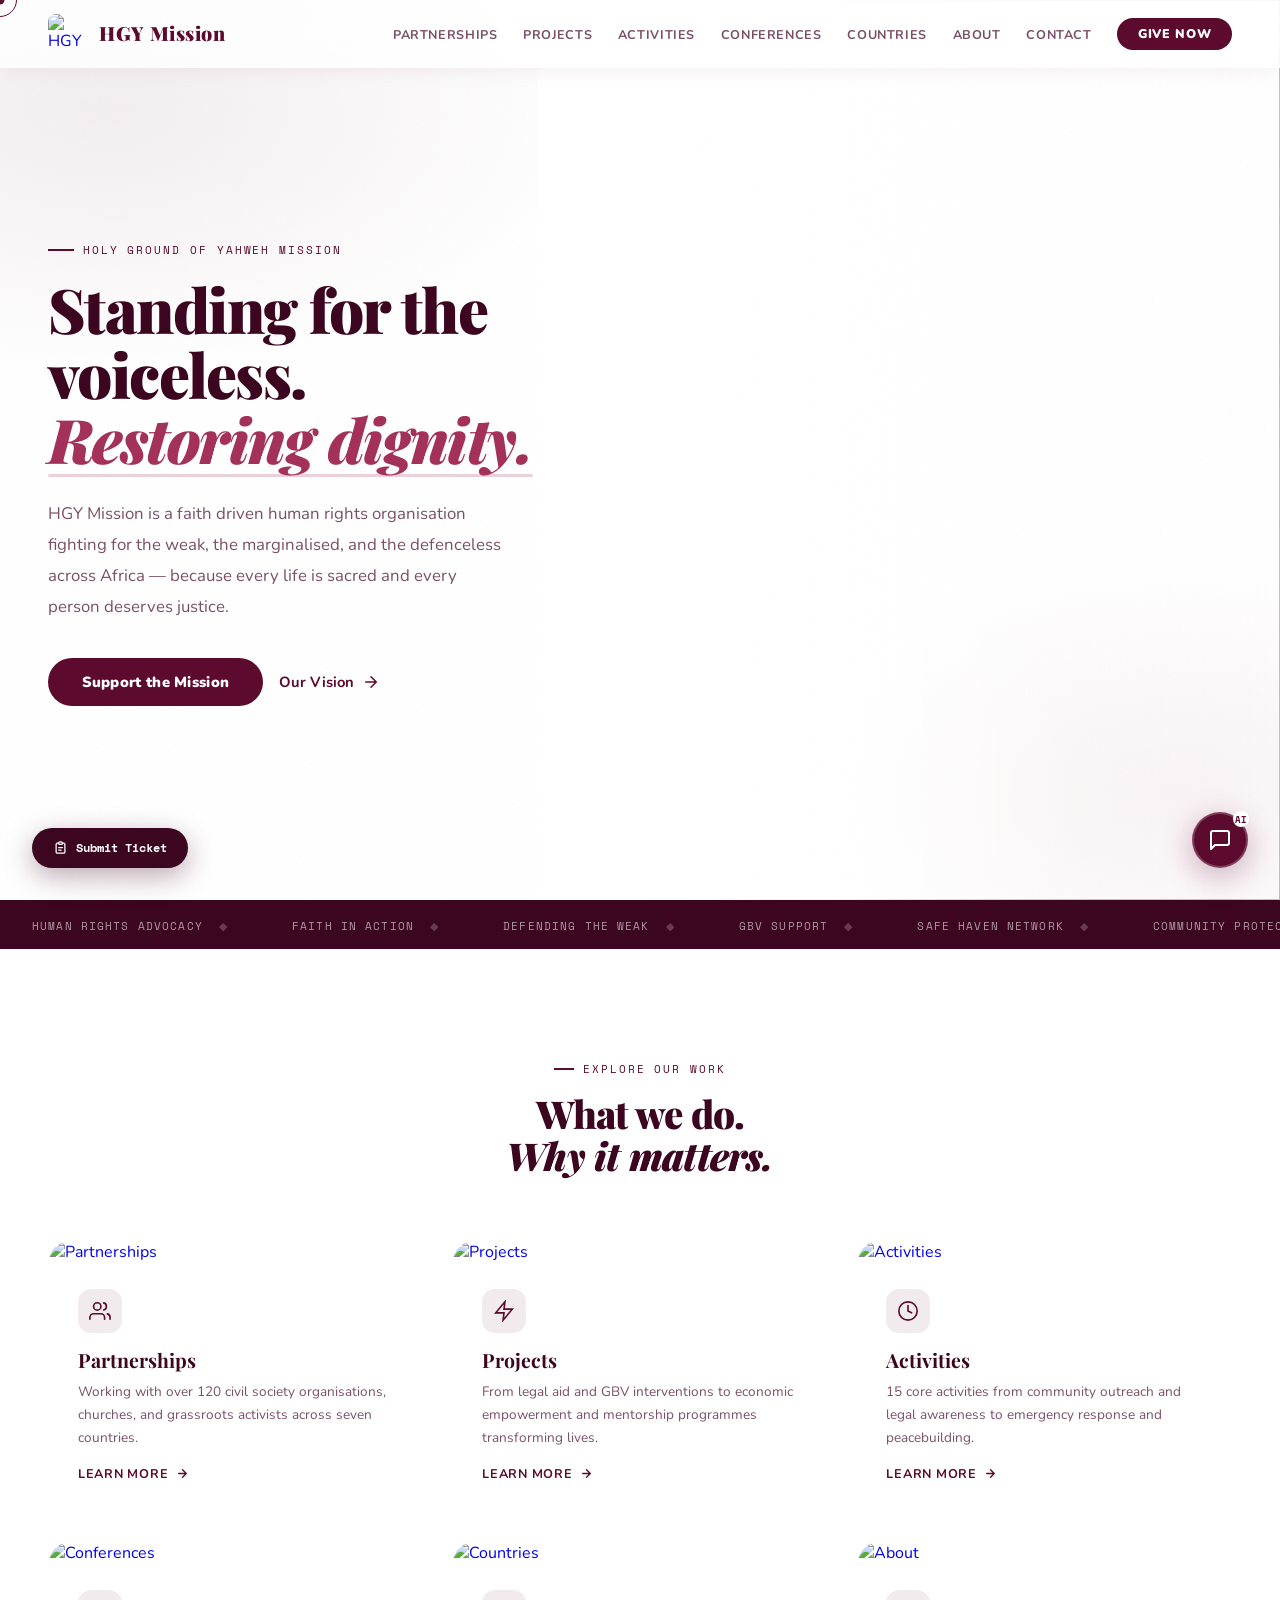
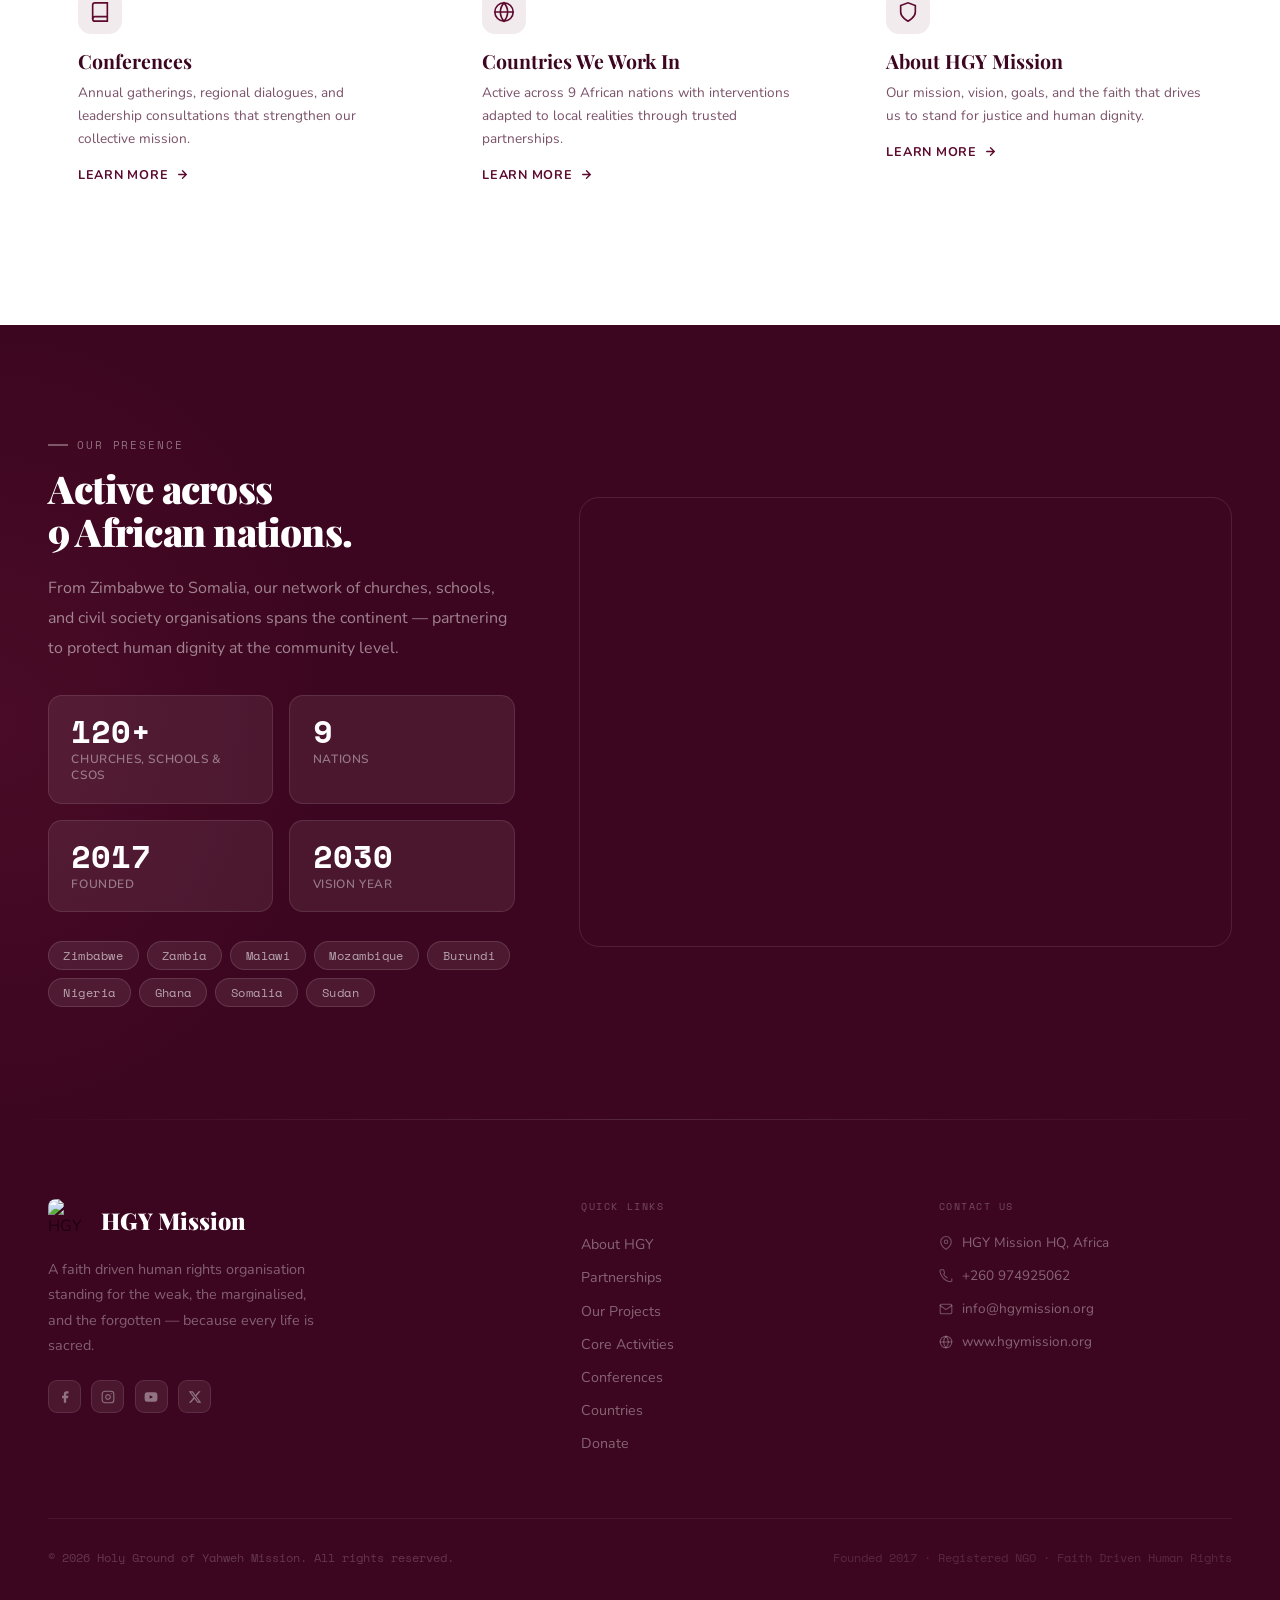
==== commit 69897f86: "Update index.html" ====
--- a/index.html
+++ b/index.html
@@ -20,6 +20,11 @@
       pointer-events:none}
     .hero{min-height:100vh;display:grid;grid-template-columns:1fr 1fr;align-items:center;padding:8rem 3rem 5rem;gap:3rem;position:relative;overflow:hidden}
     .hero-grain{position:absolute;inset:0;z-index:0;pointer-events:none;background-image:url("data:image/svg+xml,%3Csvg viewBox='0 0 512 512' xmlns='http://www.w3.org/2000/svg'%3E%3Cfilter id='n'%3E%3CfeTurbulence type='fractalNoise' baseFrequency='0.75' numOctaves='4' stitchTiles='stitch'/%3E%3C/filter%3E%3Crect width='100%25' height='100%25' filter='url(%23n)' opacity='0.022'/%3E%3C/svg%3E")}
+    /* ── ADDED: hero background image right side, fading to white on left ── */
+    .hero-bg-image{position:absolute;top:0;right:0;width:58%;height:100%;z-index:1;pointer-events:none}
+    .hero-bg-image img{width:100%;height:100%;object-fit:cover;object-position:center top;display:block}
+    .hero-bg-image::after{content:'';position:absolute;inset:0;background:linear-gradient(to right,#fff 0%,#fff 15%,rgba(255,255,255,0.75) 40%,rgba(255,255,255,0.1) 70%,transparent 100%)}
+    /* ── END ADDED ── */
     .hero-content{position:relative;z-index:2}
     .hero-eyebrow{font-family:'Space Mono',monospace;font-size:.67rem;letter-spacing:.18em;text-transform:uppercase;color:var(--p);margin-bottom:1.1rem;display:flex;align-items:center;gap:.55rem;opacity:0;animation:fadeUp .8s .3s forwards}
     .hero-eyebrow::before{content:'';display:inline-block;width:26px;height:1.5px;background:var(--p)}
@@ -52,7 +57,9 @@
     .nav-grid{display:grid;grid-template-columns:repeat(3,1fr);gap:1.8rem}
     .nav-card{background:var(--gb);border:1px solid var(--gborder);backdrop-filter:var(--blurs);border-radius:22px;padding:0;overflow:hidden;transition:transform .25s,box-shadow .25s,background .25s;text-decoration:none;display:block;cursor:pointer}
     .nav-card:hover{transform:translateY(-7px);box-shadow:0 24px 56px rgba(92,10,46,.14);background:var(--gh)}
-    .nav-card-img{width:100%;height:200px;object-fit:cover}
+    /* ── CHANGED: was height:200px;object-fit:cover — now full image, not cropped ── */
+    .nav-card-img{width:100%;height:auto;display:block;object-fit:contain}
+    /* ── END CHANGED ── */
     .nav-card-body{padding:1.6rem 1.8rem 1.8rem}
     .nav-card-icon{width:44px;height:44px;border-radius:13px;background:rgba(92,10,46,.08);display:flex;align-items:center;justify-content:center;margin-bottom:1rem}
     .nav-card-icon svg{width:22px;height:22px;stroke:var(--p)}
@@ -152,6 +159,7 @@
       .hero-card-front{width:234px;height:290px}
       .card-stat-num{font-size:2.4rem}
       .hero-badge{font-size:.65rem;padding:.6rem .82rem;right:-4px;bottom:0}
+      .hero-bg-image{display:none}
       .nav-grid-section{padding:4rem 1.4rem}
       .nav-grid{grid-template-columns:1fr}
       .map-section{padding:4rem 1.4rem}
@@ -197,6 +205,10 @@
 <!-- HERO -->
 <section class="hero">
   <div class="hero-grain"></div>
+  <!-- ADDED: hero background image -->
+  <div class="hero-bg-image">
+    <img src="https://i.imgur.com/LTrHoJO.jpeg" alt=""/>
+  </div>
   <div class="hero-content">
     <p class="hero-eyebrow">Holy Ground of Yahweh Mission</p>
     <h1 class="hero-title">Standing for the<br/>voiceless.<br/><em>Restoring dignity.</em></h1>
@@ -209,30 +221,7 @@
       </a>
     </div>
   </div>
-  <div class="hero-visual">
-    <div class="hero-card-stack">
-      <div class="hero-card hero-card-back">
-        <div class="hero-card-back-text">Justice is<br/>not charity.<br/>It's a right.</div>
-      </div>
-      <div class="hero-card hero-card-front">
-        <div class="card-dots"><span></span><span></span><span></span></div>
-        <div>
-          <div class="card-stat">
-            <div class="card-stat-num">120+</div>
-            <div class="card-stat-label">Churches & Institutions</div>
-          </div>
-          <div class="card-stat" style="margin-top:1.1rem">
-            <div class="card-stat-num">9</div>
-            <div class="card-stat-label">Nations Reached</div>
-          </div>
-        </div>
-      </div>
-      <div class="hero-badge">
-        <svg width="14" height="14" viewBox="0 0 24 24" fill="none" stroke="var(--p)" stroke-width="2" stroke-linecap="round"><path d="M12 22s8-4 8-10V5l-8-3-8 3v7c0 6 8 10 8 10z"/></svg>
-        Faith driven<br/>human rights
-      </div>
-    </div>
-  </div>
+
 </section>
 
 <!-- MARQUEE -->
@@ -265,7 +254,7 @@
   </div>
   <div class="nav-grid">
     <a href="partnerships.html" class="nav-card reveal">
-      <img class="nav-card-img" src="https://images.unsplash.com/photo-1529156069898-49953e39b3ac?w=600&q=80" alt="Partnerships"/>
+      <img class="nav-card-img" src="https://i.imgur.com/YvLvW5T.jpeg" alt="Partnerships"/>
       <div class="nav-card-body">
         <div class="nav-card-icon"><svg viewBox="0 0 24 24" fill="none" stroke-width="1.8" stroke-linecap="round"><path d="M17 21v-2a4 4 0 0 0-4-4H5a4 4 0 0 0-4 4v2"/><circle cx="9" cy="7" r="4"/><path d="M23 21v-2a4 4 0 0 0-3-3.87"/><path d="M16 3.13a4 4 0 0 1 0 7.75"/></svg></div>
         <div class="nav-card-title">Partnerships</div>
@@ -274,7 +263,7 @@
       </div>
     </a>
     <a href="projects.html" class="nav-card reveal rd1">
-      <img class="nav-card-img" src="https://images.unsplash.com/photo-1488521787991-ed7bbaae773c?w=600&q=80" alt="Projects"/>
+      <img class="nav-card-img" src="https://i.imgur.com/uPuczwm.jpeg" alt="Projects"/>
       <div class="nav-card-body">
         <div class="nav-card-icon"><svg viewBox="0 0 24 24" fill="none" stroke-width="1.8" stroke-linecap="round"><polygon points="13 2 3 14 12 14 11 22 21 10 12 10 13 2"/></svg></div>
         <div class="nav-card-title">Projects</div>
@@ -283,7 +272,7 @@
       </div>
     </a>
     <a href="activities.html" class="nav-card reveal rd2">
-      <img class="nav-card-img" src="https://images.unsplash.com/photo-1509099836639-18ba1795216d?w=600&q=80" alt="Activities"/>
+      <img class="nav-card-img" src="https://i.imgur.com/4p6vF4J.jpeg" alt="Activities"/>
       <div class="nav-card-body">
         <div class="nav-card-icon"><svg viewBox="0 0 24 24" fill="none" stroke-width="1.8" stroke-linecap="round"><circle cx="12" cy="12" r="10"/><polyline points="12 6 12 12 16 14"/></svg></div>
         <div class="nav-card-title">Activities</div>
@@ -292,7 +281,7 @@
       </div>
     </a>
     <a href="conferences.html" class="nav-card reveal">
-      <img class="nav-card-img" src="https://images.unsplash.com/photo-1540575467063-178a50c2df87?w=600&q=80" alt="Conferences"/>
+      <img class="nav-card-img" src="https://i.imgur.com/l9ormU0.jpeg" alt="Conferences"/>
       <div class="nav-card-body">
         <div class="nav-card-icon"><svg viewBox="0 0 24 24" fill="none" stroke-width="1.8" stroke-linecap="round"><path d="M4 19.5A2.5 2.5 0 0 1 6.5 17H20"/><path d="M6.5 2H20v20H6.5A2.5 2.5 0 0 1 4 19.5v-15A2.5 2.5 0 0 1 6.5 2z"/></svg></div>
         <div class="nav-card-title">Conferences</div>
@@ -301,7 +290,7 @@
       </div>
     </a>
     <a href="countries.html" class="nav-card reveal rd1">
-      <img class="nav-card-img" src="https://images.unsplash.com/photo-1529156069898-49953e39b3ac?w=600&q=80" alt="Countries"/>
+      <img class="nav-card-img" src="https://i.imgur.com/YvLvW5T.jpeg" alt="Countries"/>
       <div class="nav-card-body">
         <div class="nav-card-icon"><svg viewBox="0 0 24 24" fill="none" stroke-width="1.8" stroke-linecap="round"><circle cx="12" cy="12" r="10"/><line x1="2" y1="12" x2="22" y2="12"/><path d="M12 2a15.3 15.3 0 0 1 4 10 15.3 15.3 0 0 1-4 10 15.3 15.3 0 0 1-4-10 15.3 15.3 0 0 1 4-10z"/></svg></div>
         <div class="nav-card-title">Countries We Work In</div>
@@ -310,7 +299,7 @@
       </div>
     </a>
     <a href="about.html" class="nav-card reveal rd2">
-      <img class="nav-card-img" src="https://images.unsplash.com/photo-1517486808906-6ca8b3f04846?w=600&q=80" alt="About"/>
+      <img class="nav-card-img" src="https://i.imgur.com/rELL5Rv.jpeg" alt="About"/>
       <div class="nav-card-body">
         <div class="nav-card-icon"><svg viewBox="0 0 24 24" fill="none" stroke-width="1.8" stroke-linecap="round"><path d="M12 22s8-4 8-10V5l-8-3-8 3v7c0 6 8 10 8 10z"/></svg></div>
         <div class="nav-card-title">About HGY Mission</div>
@@ -356,7 +345,7 @@
   <div class="footer-grid">
     <div>
       <div class="footer-brand-logo">
-        <img src="https://i.imgur.com/LtgUvvp.png" alt="HGY Mission"/>
+        <img src="https://i.imgur.com/Fb5JAWe.png" alt="HGY Mission"/>
         <div><div class="footer-abbr">HGY Mission</div><div class="footer-full"></div></div>
       </div>
       <p class="footer-tagline">A faith driven human rights organisation standing for the weak, the marginalised, and the forgotten — because every life is sacred.</p>
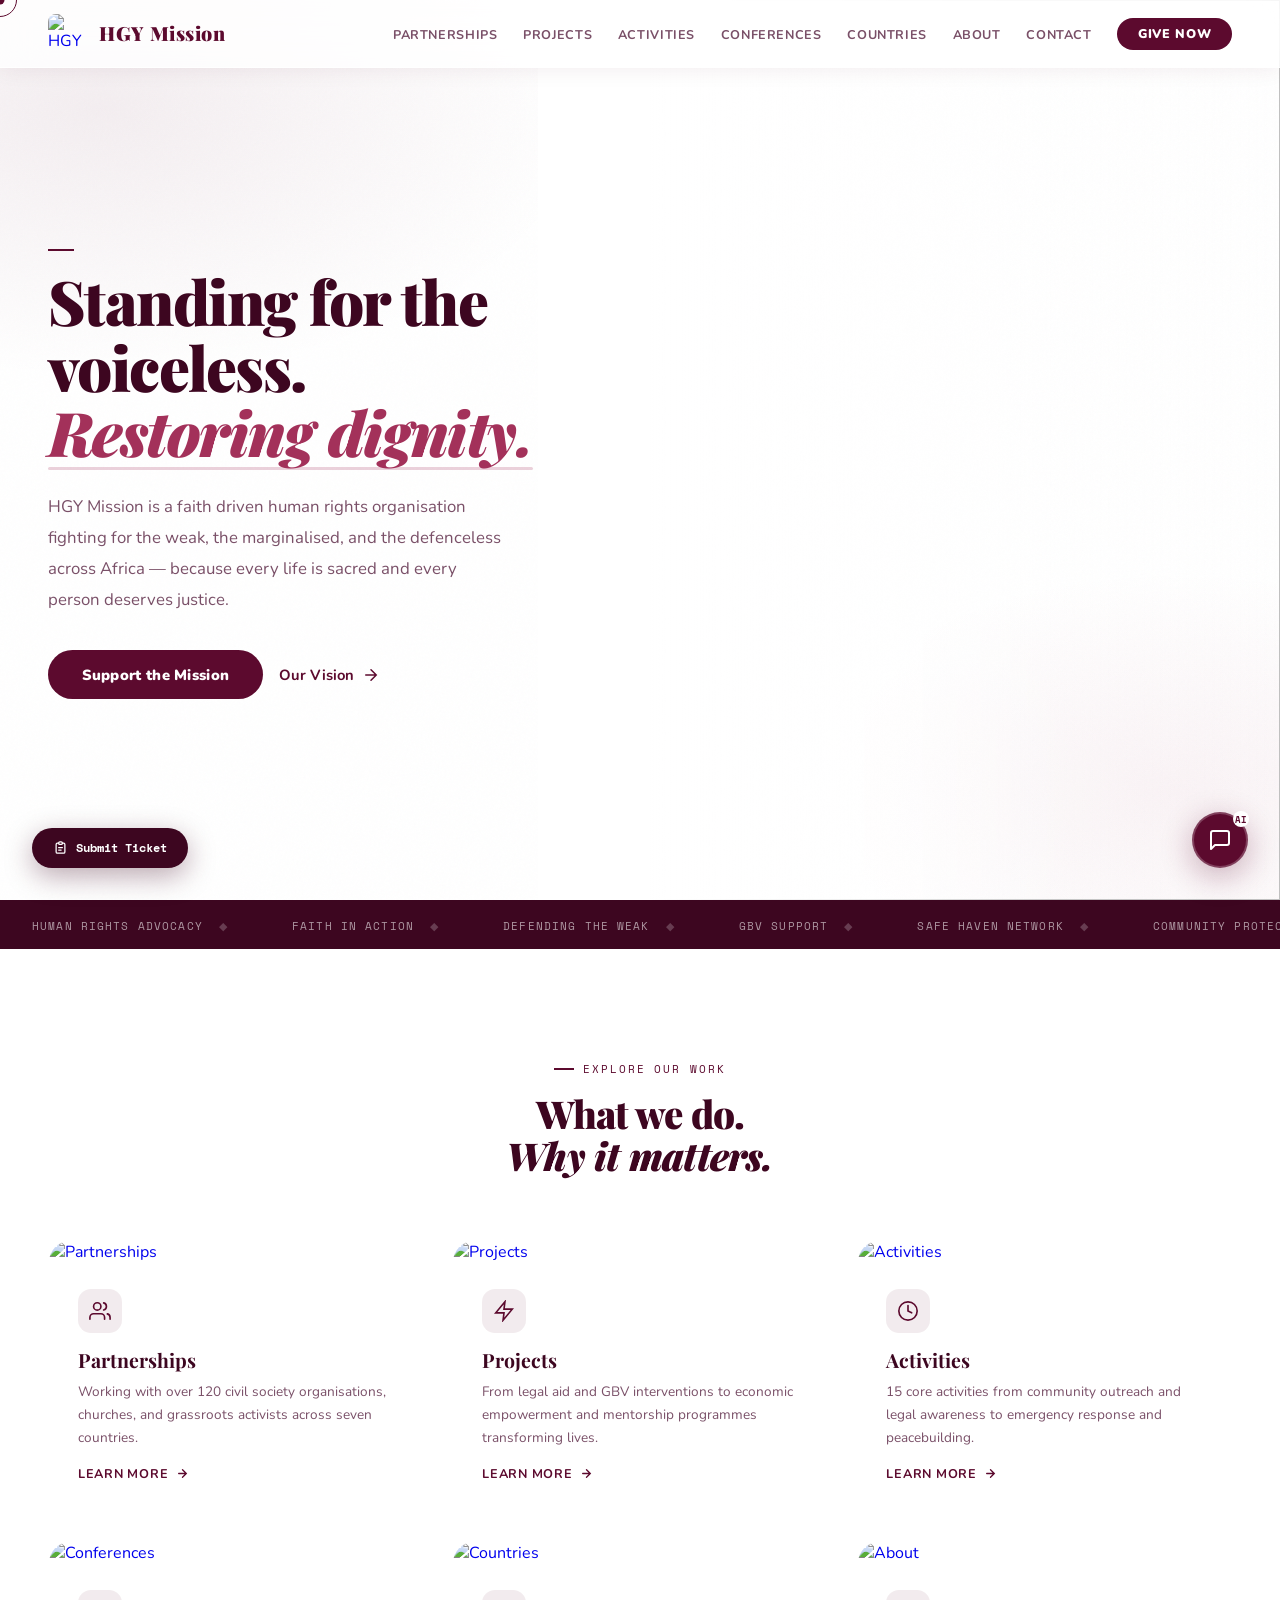
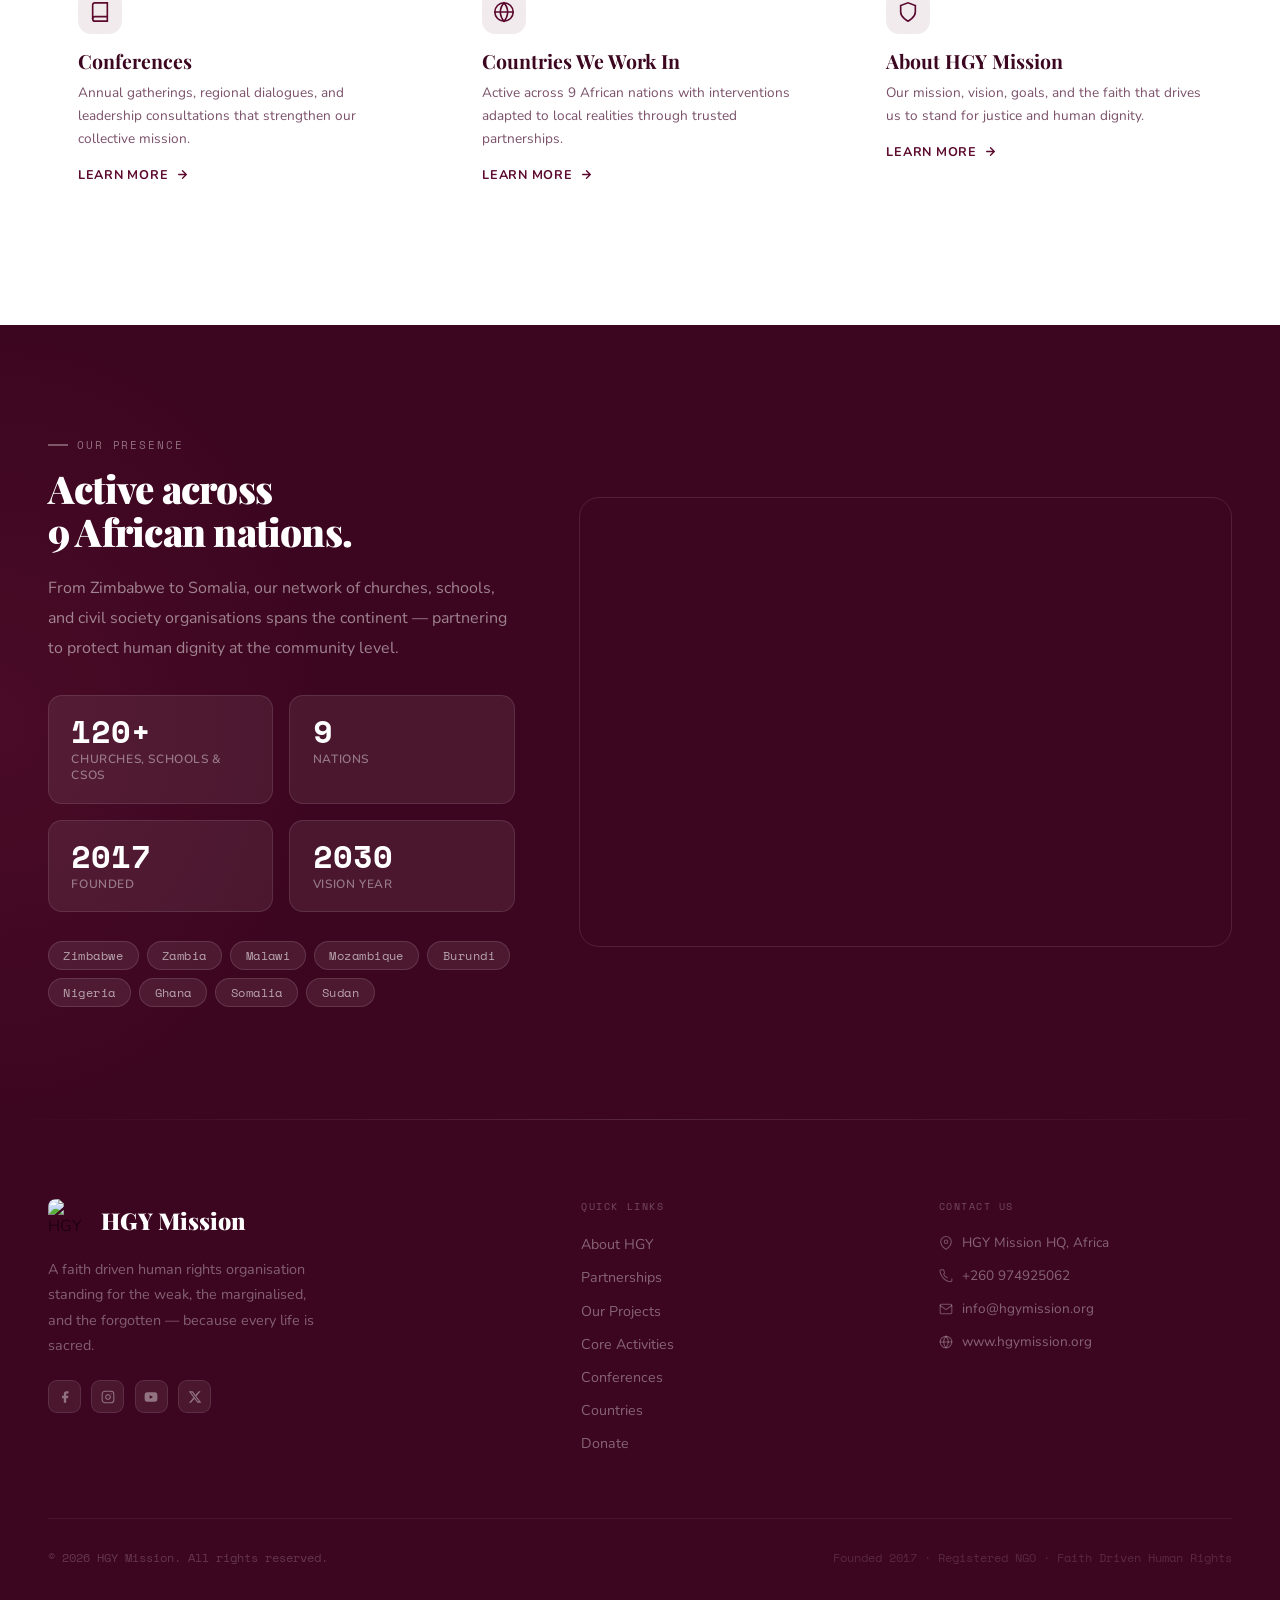
==== commit 89ae9c0d: "Update footer copyright text" ====
--- a/index.html
+++ b/index.html
@@ -210,7 +210,7 @@
     <img src="https://i.imgur.com/LTrHoJO.jpeg" alt=""/>
   </div>
   <div class="hero-content">
-    <p class="hero-eyebrow">Holy Ground of Yahweh Mission</p>
+    <p class="hero-eyebrow"></p>
     <h1 class="hero-title">Standing for the<br/>voiceless.<br/><em>Restoring dignity.</em></h1>
     <p class="hero-body">HGY Mission is a faith driven human rights organisation fighting for the weak, the marginalised, and the defenceless across Africa — because every life is sacred and every person deserves justice.</p>
     <div class="hero-actions">
@@ -379,7 +379,7 @@
     </div>
   </div>
   <div class="footer-bottom">
-    <span class="footer-copy">&copy; 2026 Holy Ground of Yahweh Mission. All rights reserved.</span>
+    <span class="footer-copy">&copy; 2026 HGY Mission. All rights reserved.</span>
     <span class="footer-reg">Founded 2017 &middot; Registered NGO &middot; Faith Driven Human Rights</span>
   </div>
 </footer>
